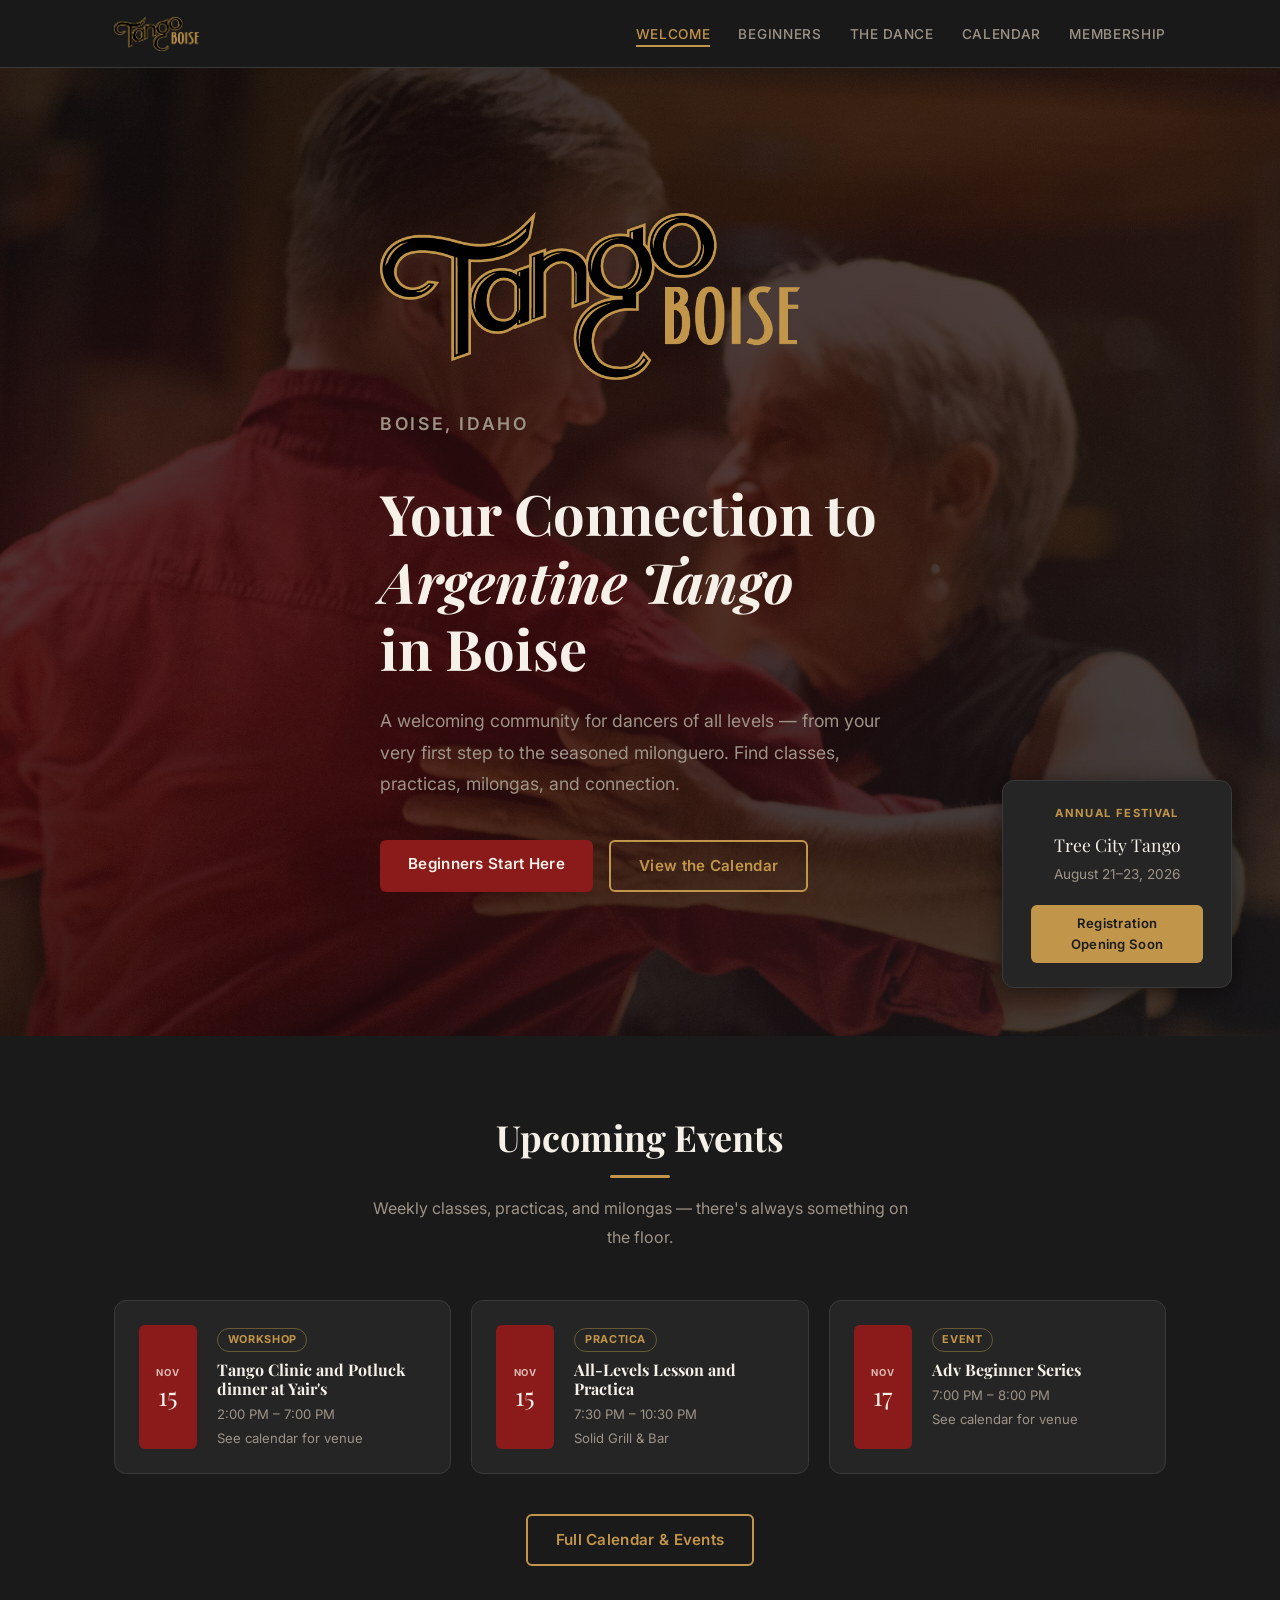
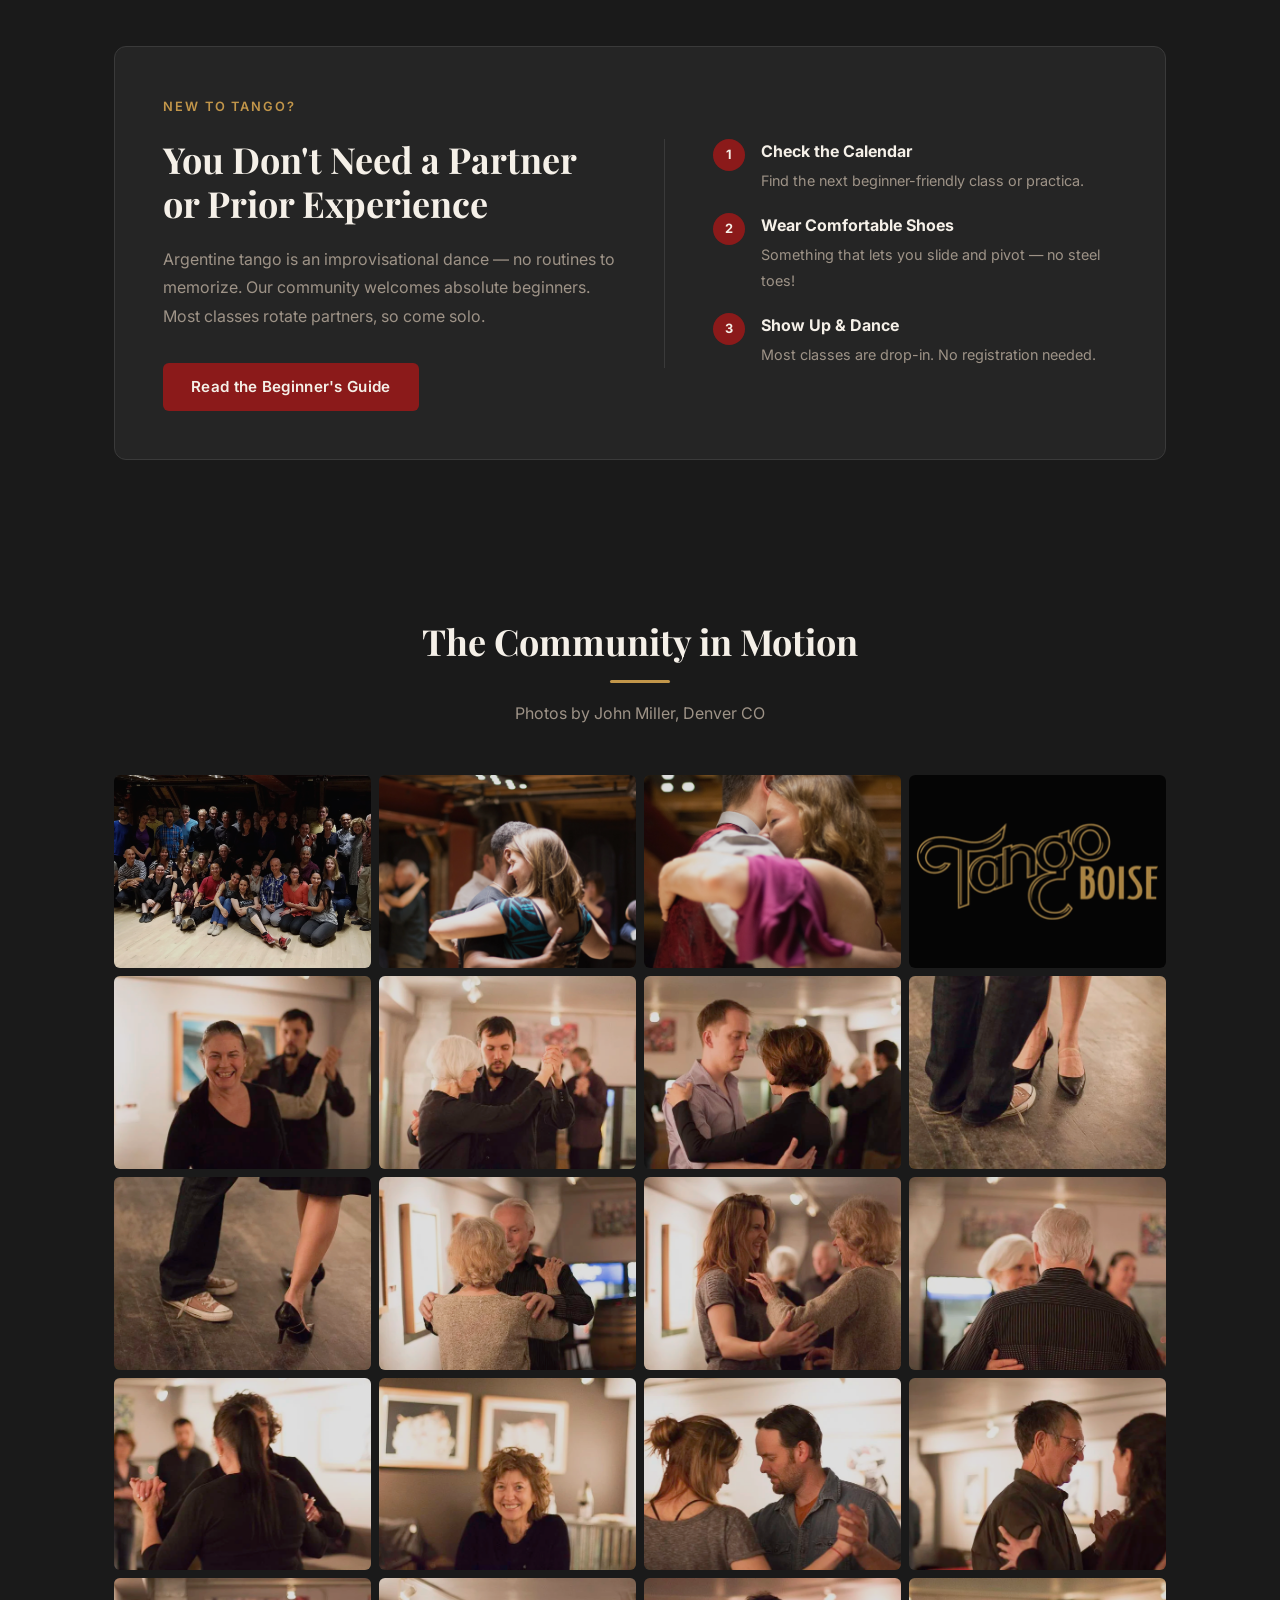
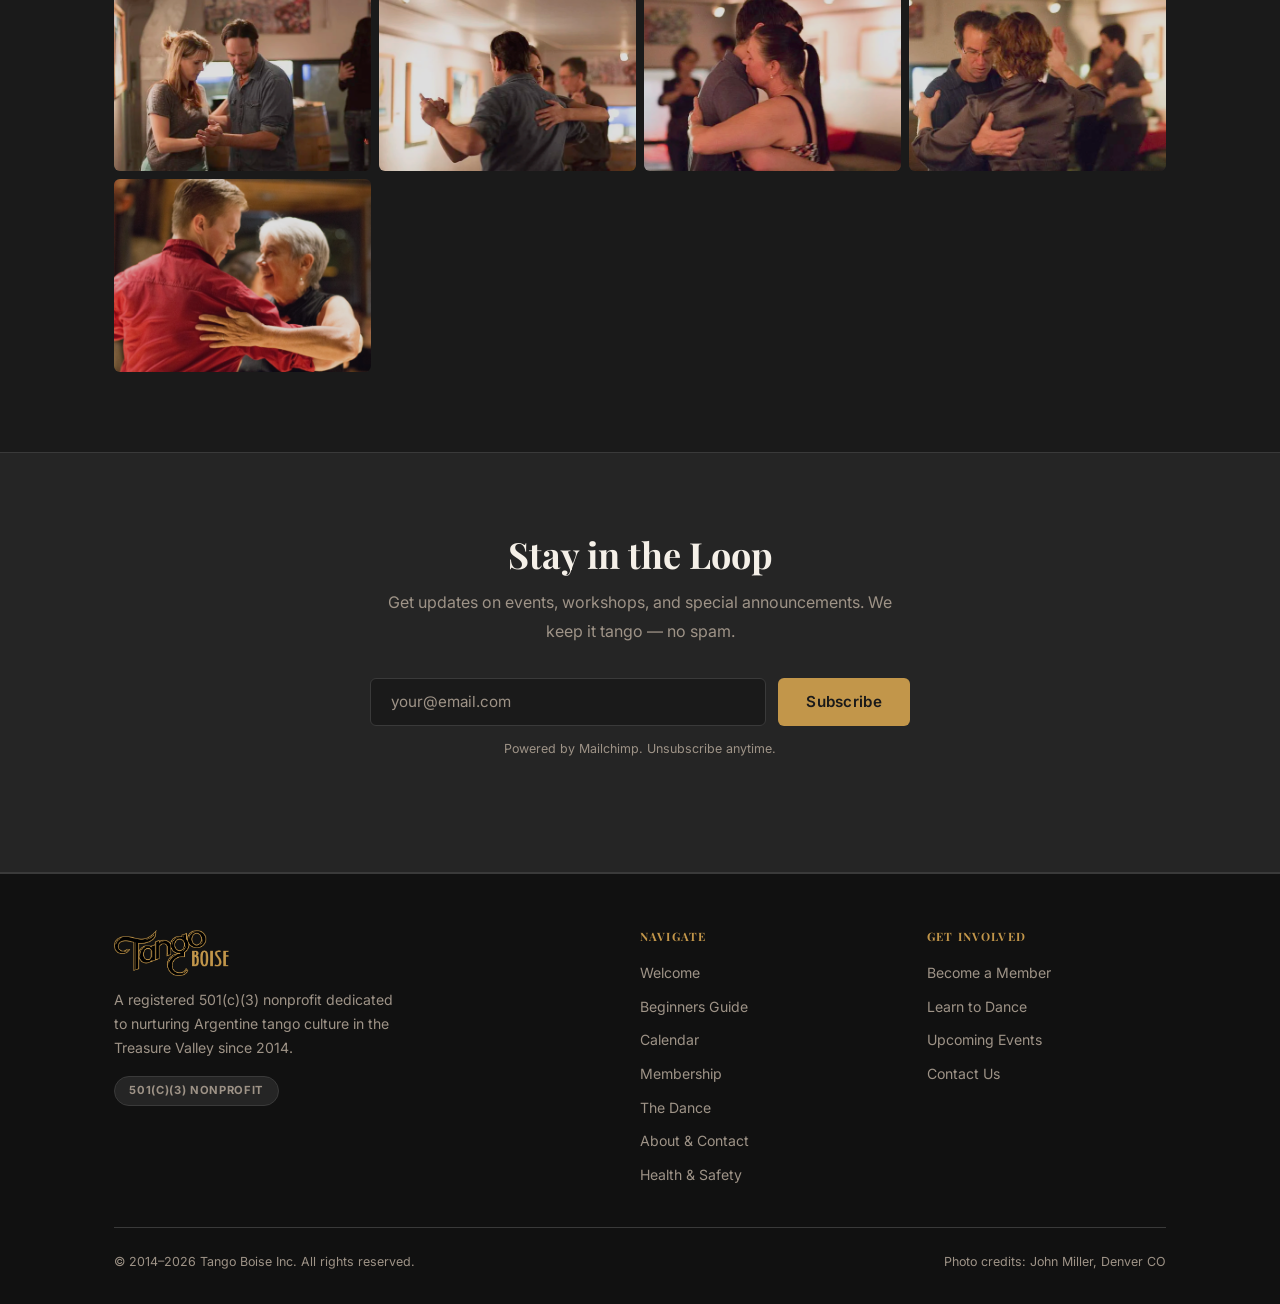
==== index.html @ 45b73ef8 "Sync upcoming events & gallery" ====
<!DOCTYPE html>
<html lang="en">
<head>
  <meta charset="UTF-8">
  <meta name="viewport" content="width=device-width, initial-scale=1.0">
  <title>Tango Boise — Argentine Tango in Boise, Idaho</title>
  <meta name="description" content="Your connection to Argentine Tango in Boise, ID. Classes, milongas, practicas, and community for dancers of all levels.">
  <link rel="preconnect" href="https://fonts.googleapis.com">
  <link rel="preconnect" href="https://fonts.gstatic.com" crossorigin>
  <link href="https://fonts.googleapis.com/css2?family=Playfair+Display:ital,wght@0,700;1,400&family=Inter:wght@400;500;600&display=swap" rel="stylesheet">
  <link rel="icon" type="image/png" href="images/favicon.png">
  <link rel="stylesheet" href="css/style.css">
</head>
<body>

<nav class="site-nav" role="navigation" aria-label="Main navigation">
  <div class="nav-inner">
    <a href="index.html" class="nav-logo"><img src="images/logo-tango-boise-title.png" alt="Tango Boise"></a>
    <button class="nav-toggle" aria-label="Toggle menu" aria-expanded="false">
      <span></span><span></span><span></span>
    </button>
    <ul class="nav-links" role="list">
      <li><a href="index.html">Welcome</a></li>
      <li><a href="beginners.html">Beginners</a></li>
      <li><a href="the-dance.html">The Dance</a></li>
      <li><a href="calendar.html">Calendar</a></li>
      <li><a href="membership.html">Membership</a></li>
    </ul>
  </div>
</nav>

<!-- HERO -->
<section class="hero">
  <div class="hero-bg" aria-hidden="true"></div>
  <div class="container hero-content">
    <img src="images/logo-tango-boise-title.png" alt="Tango Boise" class="hero-logo">
    <p class="eyebrow">Boise, Idaho</p>
    <h1>Your Connection to<br><em>Argentine Tango</em><br>in Boise</h1>
    <p>A welcoming community for dancers of all levels — from your very first step to the seasoned milonguero. Find classes, practicas, milongas, and connection.</p>
    <div class="hero-buttons">
      <a href="beginners.html" class="btn btn-primary">Beginners Start Here</a>
      <a href="calendar.html" class="btn btn-outline">View the Calendar</a>
    </div>
  </div>
  <div class="hero-badge">
    <div class="badge-label">Annual Festival</div>
    <div class="badge-title">Tree City Tango</div>
    <div class="badge-date">August 21–23, 2026</div>
    <a href="calendar.html" class="btn btn-gold" style="padding:0.5rem 1.1rem;font-size:0.82rem;margin-top:0.25rem;">Registration Opening Soon</a>
  </div>
</section>

<!-- UPCOMING EVENTS -->
<section>
  <div class="container">
    <div class="section-header">
      <h2>Upcoming Events</h2>
      <div class="section-divider"></div>
      <p>Weekly classes, practicas, and milongas — there's always something on the floor.</p>
    </div>

    <!-- AUTO-GENERATED: do not hand-edit. Maintained by scripts/sync_content.py
         from the Tango Boise Google Calendars. Add/move/remove events there. -->
    <!-- SYNC:HOME-EVENTS:BEGIN -->
    <div class="events-grid">
      <div class="event-card" tabindex="0" role="button" aria-haspopup="dialog">
        <div class="event-date-block">
          <div class="month">Nov</div>
          <div class="day">15</div>
        </div>
        <div class="event-info">
          <span class="event-tag">Workshop</span>
          <h3>Tango Clinic and Potluck dinner at Yair&#x27;s</h3>
          <div class="event-meta">
            <span>2:00 PM – 7:00 PM</span>
            <span>See calendar for venue</span>
          </div>
        </div>
        <template class="event-detail-tpl">
          <span class="event-tag">Workshop</span>
          <h3>Tango Clinic and Potluck dinner at Yair&#x27;s</h3>
          <p class="modal-datetime">Sunday, November 15, 2026<br>2:00 PM – 7:00 PM</p>
          
          <div class="modal-description"><p>Three tango lessons, práctica, and a potluck dinner.  <br>2:00 pm – 3:00 pm: Vals, cadena<br>3:15 pm – 4:15 pm: Tango, musicality<br>4:30 pm – 5:30 pm: Tango combination<br>5:30 pm – 6:00 pm: Práctica<br>6:00 pm – 7:00 pm: Potluck dinner, bring a dish to share. <br>Cost: $5 / class <br>Everyone is welcome. Please email us at davidluciatango@gmail.com if you need the address or have any questions.</p></div>
        </template>
      </div>

      <div class="event-card" tabindex="0" role="button" aria-haspopup="dialog">
        <div class="event-date-block">
          <div class="month">Nov</div>
          <div class="day">15</div>
        </div>
        <div class="event-info">
          <span class="event-tag">Practica</span>
          <h3>All-Levels Lesson and Practica</h3>
          <div class="event-meta">
            <span>7:30 PM – 10:30 PM</span>
            <span>Solid Grill &amp; Bar</span>
          </div>
        </div>
        <template class="event-detail-tpl">
          <span class="event-tag">Practica</span>
          <h3>All-Levels Lesson and Practica</h3>
          <p class="modal-datetime">Sunday, November 15, 2026<br>7:30 PM – 10:30 PM</p>
          <p class="modal-venue">Solid Grill &amp; Bar<br><span class="modal-address">405 S 8th St # 100, Boise, ID 83702, USA</span></p><p><a href="https://www.google.com/maps/search/?api=1&query=Solid%20Grill%20%26%20Bar%2C%20405%20S%208th%20St%20%23%20100%2C%20Boise%2C%20ID%2083702%2C%20USA" target="_blank" rel="noopener" class="modal-directions">Get Directions</a></p>
          <div class="modal-description"><p>by Solid Tango LLC</p><p>Come make your tango SOLID at our weekly class and practica! If you&#x27;ve never been before, prepare for welcoming smiles, a warm, beginner-friendly atmosphere, and a relaxed vibe. We&#x27;re excited you&#x27;re joining us!</p><p>*****FEATURES*****<br>*Class is 1 hour, all-levels, with the subject of the week chosen by the instructor based on who is in attendance.<br>*Practica is 2 hours. You choose to social dance, practice with others, or grab the instructor(s) for some extra help.<br>*Music is in tanda-cortina format, mostly traditional tango with some alt mixed in.</p><p>*****SCHEDULE*****<br>7:30 - 8:30 PM- All levels class. Instructor: Tommy Smith and Sierra Emry (or guest instructor)<br>8:30 - 10:30 PM - Practica w/ DJ Tommy (or guest DJ)</p><p>*****TICKETS*****<br>Admission sold at the door<br>Regular / Student, Senior, Military<br>- Class + Practica - $10 / $8<br>- Practica Only - $8 / $6<br>*Interested in volunteering for a discounted ticket? Send us a message!</p><p>*****VENUE*****<br>Solid Grill and bar, 405 S 8th St # 100, Boise, ID 83702</p></div>
        </template>
      </div>

      <div class="event-card" tabindex="0" role="button" aria-haspopup="dialog">
        <div class="event-date-block">
          <div class="month">Nov</div>
          <div class="day">17</div>
        </div>
        <div class="event-info">
          <span class="event-tag">Event</span>
          <h3>Adv Beginner Series</h3>
          <div class="event-meta">
            <span>7:00 PM – 8:00 PM</span>
            <span>See calendar for venue</span>
          </div>
        </div>
        <template class="event-detail-tpl">
          <span class="event-tag">Event</span>
          <h3>Adv Beginner Series</h3>
          <p class="modal-datetime">Tuesday, November 17, 2026<br>7:00 PM – 8:00 PM</p>
          
          <div class="modal-description"><p>Advanced Beginner Series</p><p>Building on the basics and growing confidence  </p><p>This month&#x27;s subject: Six-count box variations</p><p>Each series focuses on a specific fundamental topic—such as ochos, crosses, and giros. Topics rotate each cycle, so you can take it multiple times and keep expanding your dance skillset.</p><p>👉 4-Week Series<br>👉 no partner needed </p><p>PRICING</p><p>Full Series, pay ahead (4 classes): $60    </p><p>Drop-in, per class (space permitting): $20</p><p>​ Reserve Your Spot</p><p>The series format ensures a consistent learning experience, steady progression, and a shared foundation for all students.</p></div>
        </template>
      </div>
    </div>
    <!-- SYNC:HOME-EVENTS:END -->

    <div style="text-align:center;margin-top:2.5rem;">
      <a href="calendar.html" class="btn btn-outline">Full Calendar &amp; Events</a>
    </div>
  </div>
</section>

<!-- NEW TO TANGO -->
<section style="padding-top:0;">
  <div class="container">
    <div class="beginners-callout">
      <div>
        <p class="eyebrow">New to Tango?</p>
        <h2>You Don't Need a Partner or Prior Experience</h2>
        <p style="color:var(--text-muted);margin:1.25rem 0 2rem;">Argentine tango is an improvisational dance — no routines to memorize. Our community welcomes absolute beginners. Most classes rotate partners, so come solo.</p>
        <a href="beginners.html" class="btn btn-primary">Read the Beginner's Guide</a>
      </div>
      <div class="beginners-callout-divider">
        <div class="beginners-steps">
          <div class="step">
            <div class="step-num">1</div>
            <div class="step-body">
              <strong>Check the Calendar</strong>
              <span>Find the next beginner-friendly class or practica.</span>
            </div>
          </div>
          <div class="step">
            <div class="step-num">2</div>
            <div class="step-body">
              <strong>Wear Comfortable Shoes</strong>
              <span>Something that lets you slide and pivot — no steel toes!</span>
            </div>
          </div>
          <div class="step">
            <div class="step-num">3</div>
            <div class="step-body">
              <strong>Show Up &amp; Dance</strong>
              <span>Most classes are drop-in. No registration needed.</span>
            </div>
          </div>
        </div>
      </div>
    </div>
  </div>
</section>

<!-- PHOTO GALLERY -->
<section>
  <div class="container">
    <div class="section-header">
      <h2>The Community in Motion</h2>
      <div class="section-divider"></div>
      <p>Photos by John Miller, Denver CO</p>
    </div>
    <div class="gallery-grid">
      <!-- AUTO-GENERATED: do not hand-edit. Maintained by scripts/sync_content.py
           from files dropped in images/. Files named "logo-*" are skipped. -->
      <!-- SYNC:GALLERY:BEGIN -->
      <a href="images/20161104_210744.jpg" class="gallery-link"><img src="images/20161104_210744.jpg" alt="Tango Boise" loading="lazy"></a>
      <a href="images/TangoBoiseVaniaWorkshop-1421.jpg" class="gallery-link"><img src="images/TangoBoiseVaniaWorkshop-1421.jpg" alt="Tango Boise Vania Workshop" loading="lazy"></a>
      <a href="images/TangoBoiseVaniaWorkshop-1551.jpg" class="gallery-link"><img src="images/TangoBoiseVaniaWorkshop-1551.jpg" alt="Tango Boise Vania Workshop" loading="lazy"></a>
      <a href="images/favicon.png" class="gallery-link"><img src="images/favicon.png" alt="Favicon" loading="lazy"></a>
      <a href="images/tango-6153.jpg" class="gallery-link"><img src="images/tango-6153.jpg" alt="Tango" loading="lazy"></a>
      <a href="images/tango-6161.jpg" class="gallery-link"><img src="images/tango-6161.jpg" alt="Tango" loading="lazy"></a>
      <a href="images/tango-6165.jpg" class="gallery-link"><img src="images/tango-6165.jpg" alt="Tango" loading="lazy"></a>
      <a href="images/tango-6166.jpg" class="gallery-link"><img src="images/tango-6166.jpg" alt="Tango" loading="lazy"></a>
      <a href="images/tango-6168.jpg" class="gallery-link"><img src="images/tango-6168.jpg" alt="Tango" loading="lazy"></a>
      <a href="images/tango-6174.jpg" class="gallery-link"><img src="images/tango-6174.jpg" alt="Tango" loading="lazy"></a>
      <a href="images/tango-6183.jpg" class="gallery-link"><img src="images/tango-6183.jpg" alt="Tango" loading="lazy"></a>
      <a href="images/tango-6188.jpg" class="gallery-link"><img src="images/tango-6188.jpg" alt="Tango" loading="lazy"></a>
      <a href="images/tango-6209.jpg" class="gallery-link"><img src="images/tango-6209.jpg" alt="Tango" loading="lazy"></a>
      <a href="images/tango-6212.jpg" class="gallery-link"><img src="images/tango-6212.jpg" alt="Tango" loading="lazy"></a>
      <a href="images/tango-6218.jpg" class="gallery-link"><img src="images/tango-6218.jpg" alt="Tango" loading="lazy"></a>
      <a href="images/tango-6220.jpg" class="gallery-link"><img src="images/tango-6220.jpg" alt="Tango" loading="lazy"></a>
      <a href="images/tango-6225.jpg" class="gallery-link"><img src="images/tango-6225.jpg" alt="Tango" loading="lazy"></a>
      <a href="images/tango-6233.jpg" class="gallery-link"><img src="images/tango-6233.jpg" alt="Tango" loading="lazy"></a>
      <a href="images/tango-6287.jpg" class="gallery-link"><img src="images/tango-6287.jpg" alt="Tango" loading="lazy"></a>
      <a href="images/tango-6293.jpg" class="gallery-link"><img src="images/tango-6293.jpg" alt="Tango" loading="lazy"></a>
      <a href="images/tangoochos-8384.jpg" class="gallery-link"><img src="images/tangoochos-8384.jpg" alt="Tangoochos" loading="lazy"></a>
    <!-- SYNC:GALLERY:END -->
    </div>
  </div>
</section>

<!-- Lightbox -->
<div class="lightbox-overlay" id="lightbox" role="dialog" aria-modal="true" aria-label="Photo viewer">
  <button class="lightbox-close" id="lightbox-close" aria-label="Close">&times;</button>
  <img id="lightbox-img" src="" alt="">
</div>

<!-- NEWSLETTER -->
<section class="newsletter-section">
  <div class="container">
    <div class="newsletter-inner">
      <h2>Stay in the Loop</h2>
      <p>Get updates on events, workshops, and special announcements. We keep it tango — no spam.</p>
      <!-- TODO: Replace the href below with your Mailchimp signup page URL -->
      <div class="newsletter-form">
        <input type="email" placeholder="your@email.com" aria-label="Email address" readonly onclick="window.open('https://mailchimp.com','_blank')">
        <a href="https://mailchimp.com" class="btn btn-gold" target="_blank" rel="noopener">Subscribe</a>
      </div>
      <p class="newsletter-footnote">Powered by Mailchimp. Unsubscribe anytime.</p>
    </div>
  </div>
</section>

<footer class="site-footer">
  <div class="container">
    <div class="footer-inner">
      <div class="footer-brand">
        <div class="nav-logo"><img src="images/logo-tango-boise-title.png" alt="Tango Boise"></div>
        <p>A registered 501(c)(3) nonprofit dedicated to nurturing Argentine tango culture in the Treasure Valley since 2014.</p>
        <span class="footer-badge">501(c)(3) Nonprofit</span>
      </div>
      <div class="footer-col">
        <h4>Navigate</h4>
        <ul>
          <li><a href="index.html">Welcome</a></li>
          <li><a href="beginners.html">Beginners Guide</a></li>
          <li><a href="calendar.html">Calendar</a></li>
          <li><a href="membership.html">Membership</a></li>
          <li><a href="the-dance.html">The Dance</a></li>
          <li><a href="about.html">About &amp; Contact</a></li>
          <li><a href="health-safety.html">Health &amp; Safety</a></li>
        </ul>
      </div>
      <div class="footer-col">
        <h4>Get Involved</h4>
        <ul>
          <li><a href="membership.html">Become a Member</a></li>
          <li><a href="beginners.html">Learn to Dance</a></li>
          <li><a href="calendar.html">Upcoming Events</a></li>
          <li><a href="about.html">Contact Us</a></li>
        </ul>
      </div>
    </div>
    <div class="footer-bottom">
      <span>&copy; 2014–2026 Tango Boise Inc. All rights reserved.</span>
      <span>Photo credits: John Miller, Denver CO</span>
    </div>
  </div>
</footer>

<div class="event-modal-overlay" id="event-modal" role="dialog" aria-modal="true" aria-label="Event details">
  <div class="event-modal">
    <button class="event-modal-close" id="event-modal-close" aria-label="Close">&times;</button>
    <div id="event-modal-body"></div>
  </div>
</div>

<script src="js/main.js"></script>
</body>
</html>
---- css/style.css ----
/* ===== Variables & Reset ===== */
*, *::before, *::after { box-sizing: border-box; margin: 0; padding: 0; }

:root {
  --bg:           #1a1a1a;
  --bg-surface:   #252525;
  --bg-surface-2: #2f2f2f;
  --accent:       #8B1A1A;
  --accent-hover: #A52020;
  --gold:         #C2964A;
  --gold-light:   #D6AE6E;
  --text:         #F5F0E8;
  --text-muted:   #9E9387;
  --border:       #3a3a3a;
  --radius:       6px;
  --radius-lg:    12px;
  --shadow:       0 4px 20px rgba(0,0,0,0.5);
  --transition:   0.2s ease;
  --max-width:    1100px;
  --nav-height:   68px;
}

html { scroll-behavior: smooth; }

body {
  font-family: 'Inter', system-ui, -apple-system, sans-serif;
  background: var(--bg);
  color: var(--text);
  line-height: 1.6;
  font-size: 16px;
}

a { color: var(--gold); text-decoration: none; transition: color var(--transition); }
a:hover { color: var(--gold-light); }
img { max-width: 100%; display: block; }

/* ===== Typography ===== */
h1, h2, h3, h4 {
  font-family: 'Playfair Display', Georgia, serif;
  font-weight: 700;
  line-height: 1.2;
  color: var(--text);
}
h1 { font-size: clamp(2rem, 5vw, 3.5rem); }
h2 { font-size: clamp(1.5rem, 3vw, 2.25rem); }
h3 { font-size: clamp(1.05rem, 2vw, 1.4rem); }
h4 { font-size: 1rem; }

em { font-style: italic; }
.gold { color: var(--gold); }
.text-muted { color: var(--text-muted); }
p { line-height: 1.8; }

/* ===== Layout ===== */
.container { max-width: var(--max-width); margin: 0 auto; padding: 0 1.5rem; }
section { padding: 5rem 0; }

.section-header { text-align: center; margin-bottom: 3rem; }
.section-header h2 { margin-bottom: 0.75rem; }
.section-header p { color: var(--text-muted); max-width: 560px; margin: 0 auto; }
.section-divider { width: 60px; height: 3px; background: var(--gold); margin: 1rem auto; border-radius: 2px; }

/* ===== Navigation ===== */
.site-nav {
  position: sticky; top: 0; z-index: 100;
  background: rgba(26,26,26,0.96);
  backdrop-filter: blur(10px);
  border-bottom: 1px solid var(--border);
  height: var(--nav-height);
}

.nav-inner {
  max-width: var(--max-width); margin: 0 auto; padding: 0 1.5rem;
  height: 100%; display: flex; align-items: center; justify-content: space-between;
}

.nav-logo {
  font-family: 'Playfair Display', Georgia, serif;
  font-size: 1.4rem; font-weight: 700;
  color: var(--text); letter-spacing: 0.02em;
  display: flex; align-items: center;
}
.nav-logo span { color: var(--gold); }
.nav-logo:hover { color: var(--text); }
.nav-logo img { height: 34px; width: auto; display: block; }

.nav-links { display: flex; gap: 1.75rem; list-style: none; align-items: center; }

.nav-links a {
  color: var(--text-muted);
  font-size: 0.85rem; font-weight: 500;
  letter-spacing: 0.05em; text-transform: uppercase;
  padding-bottom: 3px;
  border-bottom: 2px solid transparent;
  transition: color var(--transition), border-color var(--transition);
}
.nav-links a:hover, .nav-links a.active {
  color: var(--gold); border-bottom-color: var(--gold);
}

.nav-toggle {
  display: none; flex-direction: column; gap: 5px;
  background: none; border: none; cursor: pointer; padding: 4px;
}
.nav-toggle span {
  display: block; width: 24px; height: 2px;
  background: var(--text); border-radius: 2px;
  transition: all var(--transition);
}
.nav-toggle.open span:nth-child(1) { transform: rotate(45deg) translate(5px, 5px); }
.nav-toggle.open span:nth-child(2) { opacity: 0; }
.nav-toggle.open span:nth-child(3) { transform: rotate(-45deg) translate(5px, -5px); }

/* ===== Buttons ===== */
.btn {
  display: inline-block;
  padding: 0.75rem 1.75rem;
  border-radius: var(--radius);
  font-weight: 600; font-size: 0.95rem;
  letter-spacing: 0.02em;
  transition: all var(--transition);
  cursor: pointer; border: none; text-align: center;
}
.btn-primary { background: var(--accent); color: var(--text); }
.btn-primary:hover {
  background: var(--accent-hover); color: var(--text);
  transform: translateY(-1px); box-shadow: 0 4px 16px rgba(139,26,26,0.4);
}
.btn-outline { background: transparent; color: var(--gold); border: 2px solid var(--gold); }
.btn-outline:hover {
  background: var(--gold); color: var(--bg);
  transform: translateY(-1px);
}
.btn-gold { background: var(--gold); color: var(--bg); }
.btn-gold:hover {
  background: var(--gold-light); color: var(--bg);
  transform: translateY(-1px);
}

/* ===== Hero ===== */
.hero {
  position: relative; min-height: 90vh;
  display: flex; align-items: center;
  overflow: hidden;
  background: linear-gradient(135deg, #0d0d0d 0%, #1a0808 50%, #1a1a1a 100%);
}

.hero-bg {
  position: absolute; inset: 0;
  background-image: url('../images/tangoochos-8384.jpg');
  background-size: cover;
  background-position: center 30%;
  opacity: 0.18;
}

.hero::before {
  content: '';
  position: absolute; inset: 0;
  background:
    radial-gradient(ellipse at 15% 55%, rgba(139,26,26,0.25) 0%, transparent 55%),
    radial-gradient(ellipse at 85% 15%, rgba(201,168,76,0.07) 0%, transparent 45%);
}

.hero-content { position: relative; z-index: 1; padding: 4rem 0; }

.eyebrow {
  font-size: 0.8rem; font-weight: 600;
  letter-spacing: 0.15em; text-transform: uppercase;
  color: var(--gold); margin-bottom: 1.25rem;
}

.hero-logo { width: min(420px, 80vw); height: auto; margin-bottom: 1.75rem; }

.hero h1 { margin-bottom: 1.5rem; max-width: 700px; }

.hero > .container > p {
  font-size: 1.1rem; color: var(--text-muted);
  max-width: 520px; margin-bottom: 2.5rem;
}

.hero-buttons { display: flex; gap: 1rem; flex-wrap: wrap; }

.hero-badge {
  position: absolute; bottom: 3rem; right: 3rem;
  background: var(--bg-surface);
  border: 1px solid var(--border);
  border-radius: var(--radius-lg);
  padding: 1.5rem 1.75rem;
  text-align: center; max-width: 230px;
  box-shadow: var(--shadow);
}
.hero-badge .badge-label {
  font-size: 0.7rem; text-transform: uppercase;
  letter-spacing: 0.12em; color: var(--gold);
  font-weight: 700; margin-bottom: 0.5rem;
}
.hero-badge .badge-title {
  font-family: 'Playfair Display', serif;
  font-size: 1.1rem; margin-bottom: 0.25rem;
}
.hero-badge .badge-date {
  font-size: 0.85rem; color: var(--text-muted); margin-bottom: 1rem;
}

/* ===== Featured Event ===== */
.featured-event {
  background: linear-gradient(135deg, var(--accent) 0%, #5a1010 100%);
  border-radius: var(--radius-lg);
  padding: 3rem;
  display: flex; align-items: center; justify-content: space-between;
  gap: 2rem; flex-wrap: wrap;
  margin-bottom: 2.5rem;
  position: relative; overflow: hidden;
}
.featured-event::before {
  content: ''; position: absolute; top: -60%; right: -5%;
  width: 500px; height: 500px;
  background: rgba(255,255,255,0.025);
  border-radius: 50%;
}
.featured-label {
  font-size: 0.72rem; text-transform: uppercase;
  letter-spacing: 0.14em; font-weight: 700;
  color: rgba(245,240,232,0.65); margin-bottom: 0.5rem;
}
.featured-event h2 { margin-bottom: 0.5rem; }
.featured-event .event-date-text {
  font-size: 1rem; color: rgba(245,240,232,0.8); margin-bottom: 1.5rem;
}
.featured-deco {
  font-family: 'Playfair Display', serif;
  font-size: 5rem; font-style: italic;
  color: rgba(255,255,255,0.06);
  user-select: none; line-height: 1;
}

/* ===== Event Cards ===== */
.events-grid {
  display: grid;
  grid-template-columns: repeat(auto-fill, minmax(300px, 1fr));
  gap: 1.25rem;
}

.event-card {
  background: var(--bg-surface);
  border: 1px solid var(--border);
  border-radius: var(--radius-lg);
  padding: 1.5rem;
  display: flex; gap: 1.25rem;
  cursor: pointer;
  transition: transform var(--transition), border-color var(--transition);
}
.event-card:hover, .event-card:focus-visible { transform: translateY(-2px); border-color: var(--gold); }

/* ===== Event details modal (homepage + calendar page) ===== */
.event-modal-overlay {
  display: none; position: fixed; inset: 0; z-index: 200;
  background: rgba(0,0,0,0.75);
  align-items: center; justify-content: center;
  padding: 1.5rem;
}
.event-modal-overlay.open { display: flex; }
.event-modal {
  background: var(--bg-surface);
  border: 1px solid var(--border);
  border-radius: var(--radius-lg);
  padding: 2rem;
  max-width: 480px; width: 100%;
  max-height: 85vh;
  display: flex; flex-direction: column;
  overflow: hidden;
  position: relative;
}
.event-modal h3 { font-size: 1.3rem; margin: 0.5rem 0 0.75rem; }
.event-modal .modal-datetime { color: var(--text); font-size: 0.95rem; margin-bottom: 0.75rem; }
.event-modal .modal-venue { font-size: 0.9rem; margin-bottom: 0.25rem; }
.event-modal .modal-address { color: var(--text-muted); }
.event-modal .modal-directions { font-size: 0.85rem; color: var(--gold); }
.event-modal .modal-directions:hover { color: var(--gold-light); }
.event-modal p { font-size: 0.9rem; color: rgba(245,240,232,0.8); margin-bottom: 0.75rem; line-height: 1.5; }
#event-modal-body { display: flex; flex-direction: column; min-height: 0; overflow: hidden; }
#event-modal-body > *:not(.modal-description) { flex-shrink: 0; }
.event-modal .modal-description {
  flex: 1 1 auto; min-height: 0; overflow-y: auto;
  padding-right: 0.5rem; margin-right: -0.5rem;
}
.event-modal-close {
  position: absolute; top: 1rem; right: 1rem;
  background: var(--bg-surface-2); border: 1px solid var(--border);
  color: var(--text); border-radius: 50%;
  width: 32px; height: 32px; font-size: 1.1rem;
  cursor: pointer; display: flex; align-items: center; justify-content: center;
  transition: background var(--transition);
}
.event-modal-close:hover { background: var(--accent); }

.event-date-block {
  flex-shrink: 0; text-align: center;
  background: var(--accent);
  border-radius: var(--radius);
  padding: 0.75rem;
  min-width: 58px;
  display: flex; flex-direction: column; align-items: center; justify-content: center;
}
.event-date-block .month {
  font-size: 0.6rem; text-transform: uppercase;
  letter-spacing: 0.08em; font-weight: 700;
  color: rgba(245,240,232,0.75);
}
.event-date-block .day {
  font-family: 'Playfair Display', serif;
  font-size: 1.6rem; line-height: 1.1;
  color: var(--text);
}
.event-date-block.muted { background: var(--bg-surface-2); }

.event-info h3 { font-size: 1rem; margin-bottom: 0.35rem; }
.event-meta {
  font-size: 0.82rem; color: var(--text-muted);
  display: flex; flex-direction: column; gap: 0.2rem;
}
.event-tag {
  display: inline-block;
  font-size: 0.68rem; font-weight: 700;
  letter-spacing: 0.06em; text-transform: uppercase;
  color: var(--gold); border: 1px solid rgba(201,168,76,0.4);
  border-radius: 20px; padding: 0.15rem 0.6rem;
  margin-bottom: 0.5rem;
}

/* ===== Beginners Steps ===== */
.beginners-callout {
  background: var(--bg-surface);
  border: 1px solid var(--border);
  border-radius: var(--radius-lg);
  padding: 3rem;
  display: grid; grid-template-columns: 1fr 1fr;
  gap: 3rem; align-items: center;
}
.beginners-steps { display: flex; flex-direction: column; gap: 1.25rem; }
.step { display: flex; gap: 1rem; align-items: flex-start; }
.step-num {
  width: 32px; height: 32px;
  background: var(--accent); border-radius: 50%;
  display: flex; align-items: center; justify-content: center;
  flex-shrink: 0; font-size: 0.8rem; font-weight: 700;
}
.step-body strong { display: block; margin-bottom: 0.2rem; }
.step-body span { color: var(--text-muted); font-size: 0.9rem; }
.beginners-callout-divider { border-left: 1px solid var(--border); padding-left: 3rem; }

/* ===== Newsletter ===== */
.newsletter-section {
  background: var(--bg-surface);
  border-top: 1px solid var(--border);
  border-bottom: 1px solid var(--border);
}
.newsletter-inner { max-width: 540px; margin: 0 auto; text-align: center; }
.newsletter-inner h2 { margin-bottom: 0.75rem; }
.newsletter-inner > p { color: var(--text-muted); margin-bottom: 2rem; }

.newsletter-form { display: flex; gap: 0.75rem; flex-wrap: wrap; }
.newsletter-form input {
  flex: 1; min-width: 200px;
  padding: 0.75rem 1.25rem;
  background: var(--bg); border: 1px solid var(--border);
  border-radius: var(--radius);
  color: var(--text); font-size: 0.95rem; font-family: inherit;
  transition: border-color var(--transition);
}
.newsletter-form input:focus { outline: none; border-color: var(--gold); }
.newsletter-form input::placeholder { color: var(--text-muted); }
.newsletter-footnote { font-size: 0.78rem; color: var(--text-muted); margin-top: 0.75rem; }

/* ===== Page Header ===== */
.page-header {
  padding: 5rem 0 3.5rem; text-align: center;
  background: linear-gradient(180deg, rgba(139,26,26,0.08) 0%, transparent 100%);
  border-bottom: 1px solid var(--border);
  margin-bottom: 4rem;
}
.page-header .eyebrow { margin-bottom: 0.75rem; }
.page-header h1 { margin-bottom: 1rem; }
.page-header p { color: var(--text-muted); max-width: 540px; margin: 0 auto; font-size: 1.05rem; }

/* ===== Dance Intro ===== */
.dance-intro {
  background: var(--bg-surface);
  border: 1px solid var(--border);
  border-radius: var(--radius-lg);
  padding: 2.5rem 3rem;
  margin-bottom: 4rem;
}
.dance-intro-label {
  font-size: 0.8rem; font-weight: 600;
  letter-spacing: 0.12em; text-transform: uppercase;
  color: var(--gold); margin-bottom: 0.75rem;
}
.dance-intro h2 { margin-bottom: 1rem; max-width: 600px; }
.dance-intro h2 em { color: var(--gold); font-style: italic; }
.dance-intro > p:last-child { color: var(--text-muted); font-size: 1.05rem; max-width: 700px; }

/* ===== Tango Terms Glossary ===== */
.terms-grid {
  display: grid;
  grid-template-columns: repeat(auto-fill, minmax(260px, 1fr));
  gap: 1.25rem;
  margin-bottom: 4rem;
}
.term-card {
  background: var(--bg-surface);
  border: 1px solid var(--border);
  border-radius: var(--radius-lg);
  padding: 1.5rem;
}
.term-card dt {
  font-family: 'Playfair Display', serif;
  font-size: 1.1rem; color: var(--gold);
  margin-bottom: 0.6rem;
}
.term-pronounce {
  font-family: 'Inter', sans-serif;
  font-size: 0.75rem; font-weight: 500;
  color: var(--text-muted); margin-left: 0.35rem;
}
.term-card dd { color: var(--text-muted); line-height: 1.8; font-size: 0.95rem; }
.term-card dd ol { padding-left: 1.25rem; margin-top: 0.75rem; display: flex; flex-direction: column; gap: 0.5rem; }

/* ===== FAQ Accordion ===== */
.faq-section { max-width: 820px; margin: 0 auto; }
.faq-category { margin-bottom: 3rem; }
.faq-category-title {
  font-size: 0.75rem; font-weight: 700;
  text-transform: uppercase; letter-spacing: 0.12em;
  color: var(--gold); margin-bottom: 1rem;
  padding-bottom: 0.5rem;
  border-bottom: 1px solid var(--border);
}
.faq-list { display: flex; flex-direction: column; gap: 0.5rem; }

.faq-item {
  background: var(--bg-surface);
  border: 1px solid var(--border);
  border-radius: var(--radius);
  overflow: hidden;
}

.faq-question {
  width: 100%; background: none; border: none;
  color: var(--text);
  font-family: 'Playfair Display', serif;
  font-size: 1rem; text-align: left;
  padding: 1.15rem 1.5rem;
  cursor: pointer;
  display: flex; align-items: center; justify-content: space-between; gap: 1rem;
  transition: background var(--transition);
}
.faq-question:hover { background: var(--bg-surface-2); }

.faq-icon {
  flex-shrink: 0; width: 22px; height: 22px;
  border: 2px solid var(--gold); border-radius: 50%;
  display: flex; align-items: center; justify-content: center;
  color: var(--gold); font-size: 1rem; line-height: 1;
  transition: transform var(--transition), background var(--transition), color var(--transition);
}
.faq-item.open .faq-icon {
  transform: rotate(45deg); background: var(--gold); color: var(--bg);
}

.faq-answer { max-height: 0; overflow: hidden; transition: max-height 0.35s ease; }
.faq-item.open .faq-answer { max-height: 600px; }
.faq-answer-inner {
  padding: 1.25rem 1.5rem 1.5rem;
  color: var(--text-muted); line-height: 1.85;
  border-top: 1px solid var(--border);
}

/* ===== Membership ===== */
.membership-card {
  background: var(--bg-surface);
  border: 1px solid var(--border);
  border-radius: var(--radius-lg);
  padding: 1.75rem;
  transition: border-color var(--transition), transform var(--transition);
}
.membership-card:hover { border-color: var(--gold); transform: translateY(-2px); }
.membership-card h3 { font-size: 1.1rem; margin-bottom: 0.4rem; }
.membership-price {
  font-family: 'Playfair Display', serif;
  font-size: 1.6rem; color: var(--gold); margin-bottom: 0.2rem;
}
.membership-note { font-size: 0.78rem; color: var(--text-muted); }

.benefits-list { list-style: none; margin-top: 2rem; display: flex; flex-direction: column; gap: 0.75rem; }
.benefits-list li { display: flex; gap: 0.75rem; align-items: flex-start; }
.benefits-list li::before {
  content: '✓';
  color: var(--gold); font-weight: 700; flex-shrink: 0; margin-top: 0.05em;
}

/* ===== Policy ===== */
.policy-block {
  background: var(--bg-surface);
  border-left: 3px solid var(--accent);
  border-radius: 0 var(--radius) var(--radius) 0;
  padding: 1.5rem 2rem;
  margin-bottom: 1.5rem;
}
.policy-block h3 { font-size: 1.1rem; color: var(--gold); margin-bottom: 0.75rem; }
.policy-block p, .policy-block li {
  color: var(--text-muted); line-height: 1.85; margin-bottom: 0.5rem;
}
.policy-block ul { padding-left: 1.25rem; }

/* ===== Calendar ===== */
.calendar-tabs { display: flex; gap: 0.5rem; margin-bottom: 1.5rem; }
.cal-tab {
  padding: 0.6rem 1.25rem; border-radius: var(--radius);
  font-size: 0.85rem; font-weight: 600; cursor: pointer;
  border: 1px solid var(--border); background: var(--bg-surface);
  color: var(--text-muted); transition: all var(--transition);
}
.cal-tab.active { background: var(--accent); border-color: var(--accent); color: var(--text); }
.cal-tab:hover:not(.active) { border-color: var(--gold); color: var(--gold); }

.calendar-embed {
  background: var(--bg-surface);
  border: 1px solid var(--border);
  border-radius: var(--radius-lg);
  overflow: hidden; margin-bottom: 1.25rem;
}
.calendar-embed iframe { width: 100%; border: none; min-height: 520px; display: block; }
.calendar-hint { font-size: 0.82rem; color: var(--text-muted); text-align: center; }

/* Show desktop calendar on wide screens, mobile (agenda) on narrow */
.cal-mobile { display: none; }
@media (max-width: 600px) {
  .cal-desktop { display: none; }
  .cal-mobile { display: block; }
}

/* ===== Contact / About ===== */
.about-grid { display: grid; grid-template-columns: 3fr 2fr; gap: 4rem; align-items: start; }
.contact-card {
  background: var(--bg-surface);
  border: 1px solid var(--border);
  border-radius: var(--radius-lg);
  padding: 2rem;
}
.contact-card h3 { margin-bottom: 1.5rem; }
.contact-row { display: flex; gap: 1rem; align-items: flex-start; margin-bottom: 1.25rem; }
.contact-icon {
  width: 36px; height: 36px; flex-shrink: 0;
  background: var(--bg-surface-2); border-radius: var(--radius);
  display: flex; align-items: center; justify-content: center;
  font-size: 1rem;
}
.contact-row p { color: var(--text-muted); font-size: 0.9rem; margin-top: 0.2rem; }

/* ===== Footer ===== */
.site-footer { background: #111; border-top: 1px solid var(--border); padding: 3.5rem 0 2rem; }
.footer-inner {
  display: grid; grid-template-columns: 2fr 1fr 1fr;
  gap: 3rem; margin-bottom: 2.5rem;
}
.footer-brand .nav-logo { margin-bottom: 0.75rem; }
.footer-brand .nav-logo img { height: 46px; }
.footer-brand p { color: var(--text-muted); font-size: 0.88rem; line-height: 1.7; max-width: 280px; }
.footer-badge {
  display: inline-flex; align-items: center; gap: 0.5rem;
  background: var(--bg-surface); border: 1px solid var(--border);
  border-radius: 20px; padding: 0.3rem 0.9rem;
  font-size: 0.7rem; font-weight: 700; letter-spacing: 0.06em;
  color: var(--text-muted); text-transform: uppercase;
  margin-top: 1rem;
}
.footer-col h4 {
  font-size: 0.72rem; text-transform: uppercase;
  letter-spacing: 0.1em; color: var(--gold); margin-bottom: 1rem;
}
.footer-col ul { list-style: none; display: flex; flex-direction: column; gap: 0.5rem; }
.footer-col a { color: var(--text-muted); font-size: 0.88rem; }
.footer-col a:hover { color: var(--text); }
.footer-bottom {
  border-top: 1px solid var(--border); padding-top: 1.5rem;
  display: flex; justify-content: space-between; align-items: center;
  flex-wrap: wrap; gap: 0.75rem;
  font-size: 0.78rem; color: var(--text-muted);
}

/* ===== Photo Gallery ===== */
.gallery-grid {
  display: grid;
  grid-template-columns: repeat(auto-fill, minmax(220px, 1fr));
  gap: 0.5rem;
}
.gallery-grid a {
  display: block; overflow: hidden;
  border-radius: var(--radius); aspect-ratio: 4/3;
  background: var(--bg-surface);
}
.gallery-grid img {
  width: 100%; height: 100%; object-fit: cover;
  transition: transform 0.4s ease, opacity var(--transition);
  opacity: 0.85;
}
.gallery-grid a:hover img { transform: scale(1.05); opacity: 1; }

/* Lightbox */
.lightbox-overlay {
  display: none; position: fixed; inset: 0; z-index: 200;
  background: rgba(0,0,0,0.92);
  align-items: center; justify-content: center;
  padding: 2rem;
}
.lightbox-overlay.open { display: flex; }
.lightbox-overlay img {
  max-width: 100%; max-height: 90vh;
  border-radius: var(--radius);
  box-shadow: 0 8px 40px rgba(0,0,0,0.6);
}
.lightbox-close {
  position: fixed; top: 1.5rem; right: 1.5rem;
  background: var(--bg-surface); border: 1px solid var(--border);
  color: var(--text); border-radius: 50%;
  width: 40px; height: 40px; font-size: 1.25rem;
  cursor: pointer; display: flex; align-items: center; justify-content: center;
  transition: background var(--transition);
}
.lightbox-close:hover { background: var(--accent); }

/* ===== Responsive ===== */
@media (max-width: 900px) {
  .about-grid { grid-template-columns: 1fr; }
  .beginners-callout { grid-template-columns: 1fr; }
  .beginners-callout-divider { border-left: none; padding-left: 0; border-top: 1px solid var(--border); padding-top: 2rem; }
  .footer-inner { grid-template-columns: 1fr 1fr; }
  .footer-brand { grid-column: 1 / -1; }
}

@media (max-width: 768px) {
  .nav-links {
    display: none; position: absolute;
    top: var(--nav-height); left: 0; right: 0;
    background: var(--bg); border-bottom: 1px solid var(--border);
    flex-direction: column; gap: 0; padding: 0.5rem 0;
  }
  .nav-links.open { display: flex; }
  .nav-links a { padding: 0.85rem 1.5rem; border-bottom: none; width: 100%; }
  .nav-toggle { display: flex; }

  .hero { min-height: auto; }
  .hero-content { padding: 5rem 0 3rem; }
  .hero-badge { position: static; margin: 2rem auto 0; max-width: 100%; }

  .featured-event { padding: 2rem; }
  .featured-deco { display: none; }
  .dance-intro { padding: 2rem; }
  section { padding: 3.5rem 0; }
  .newsletter-form { flex-direction: column; }
  .newsletter-form .btn { text-align: center; }
}

@media (max-width: 520px) {
  .hero-buttons { flex-direction: column; }
  .btn { text-align: center; }
  .events-grid { grid-template-columns: 1fr; }
  .footer-inner { grid-template-columns: 1fr; }
  .footer-bottom { flex-direction: column; text-align: center; }
}
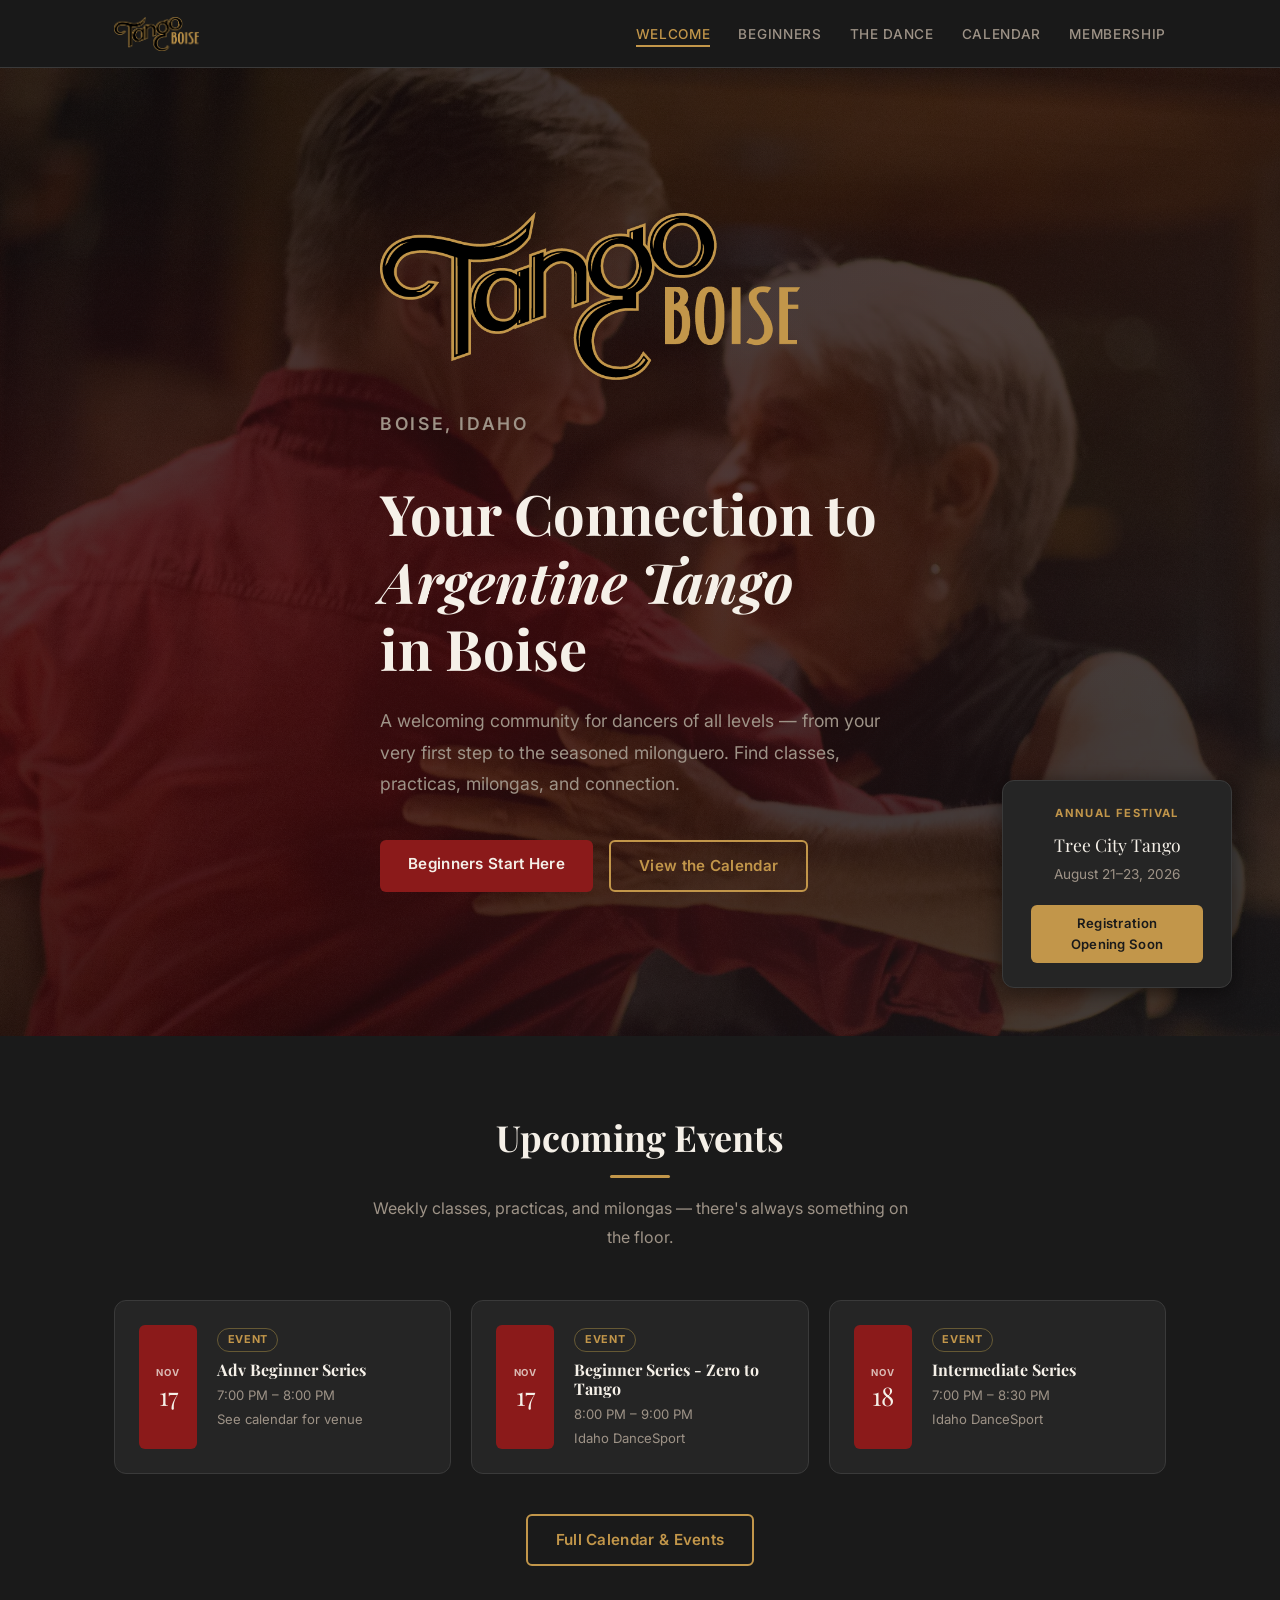
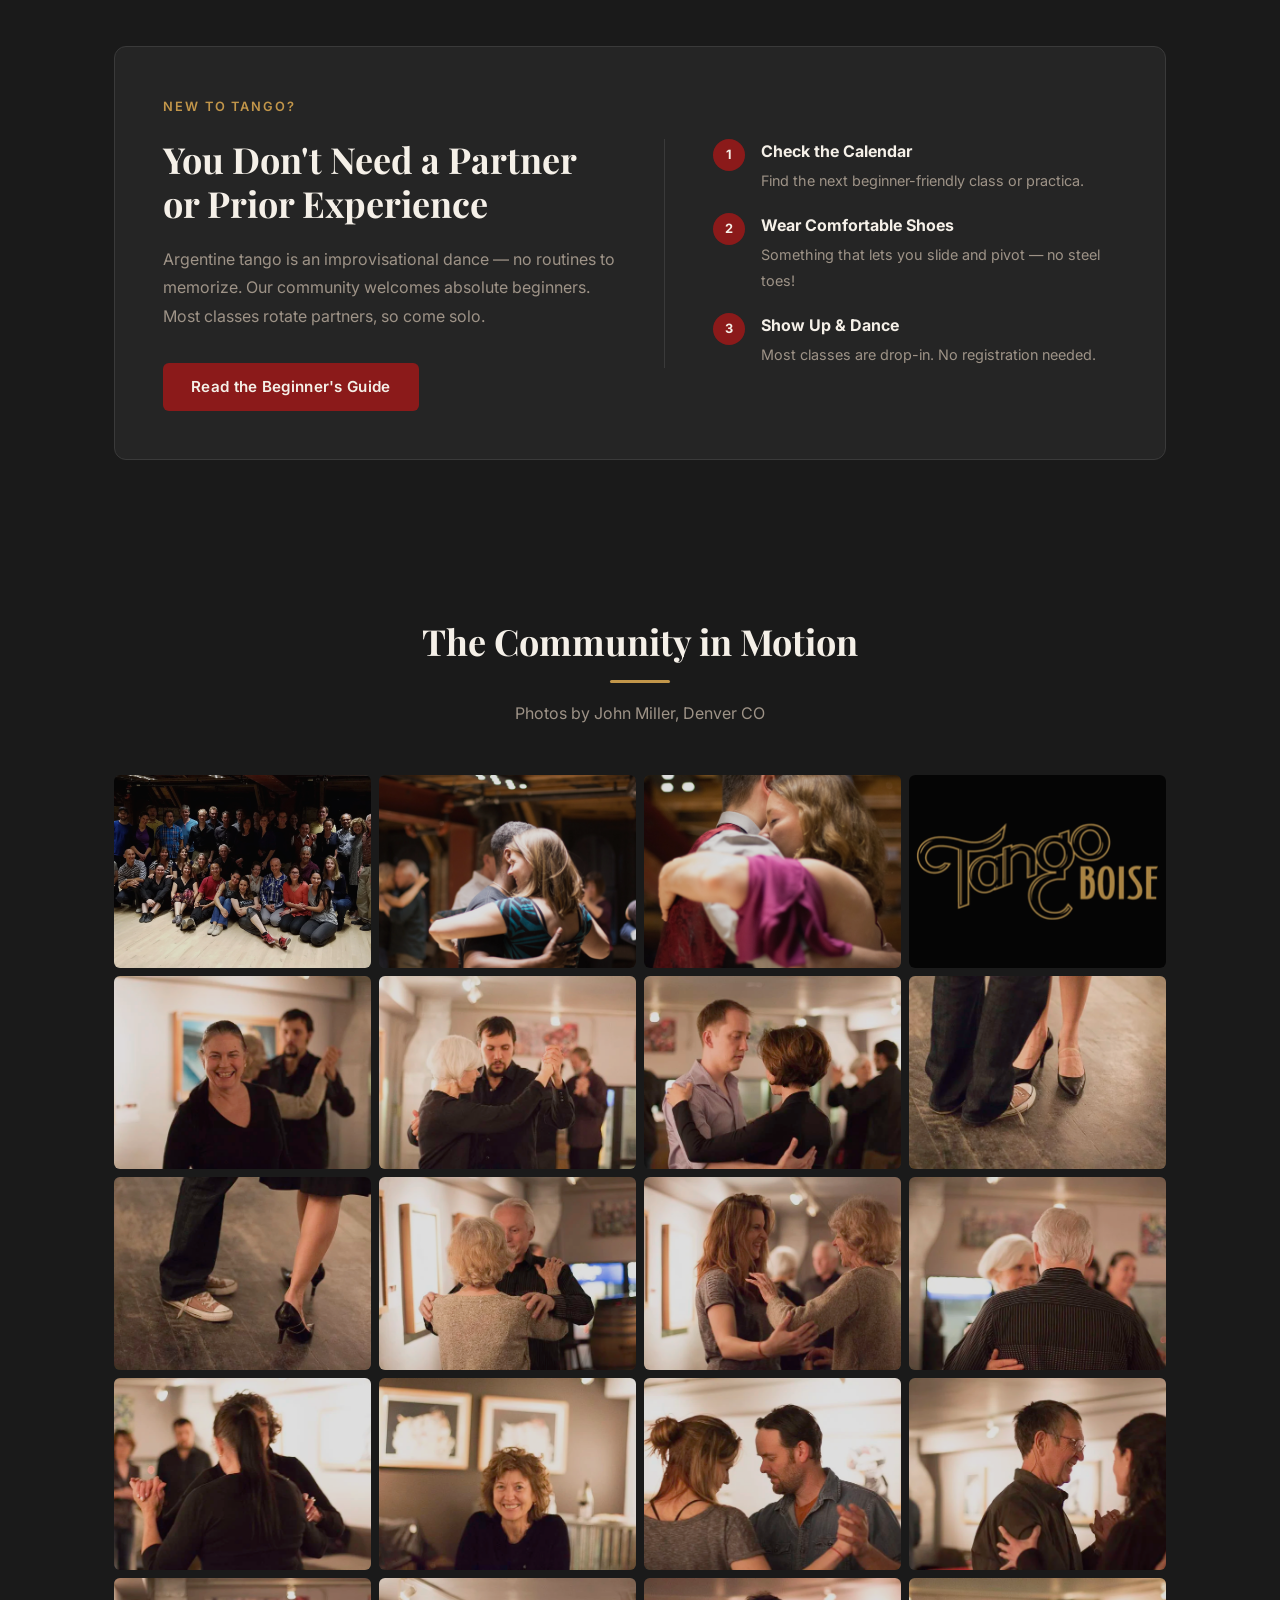
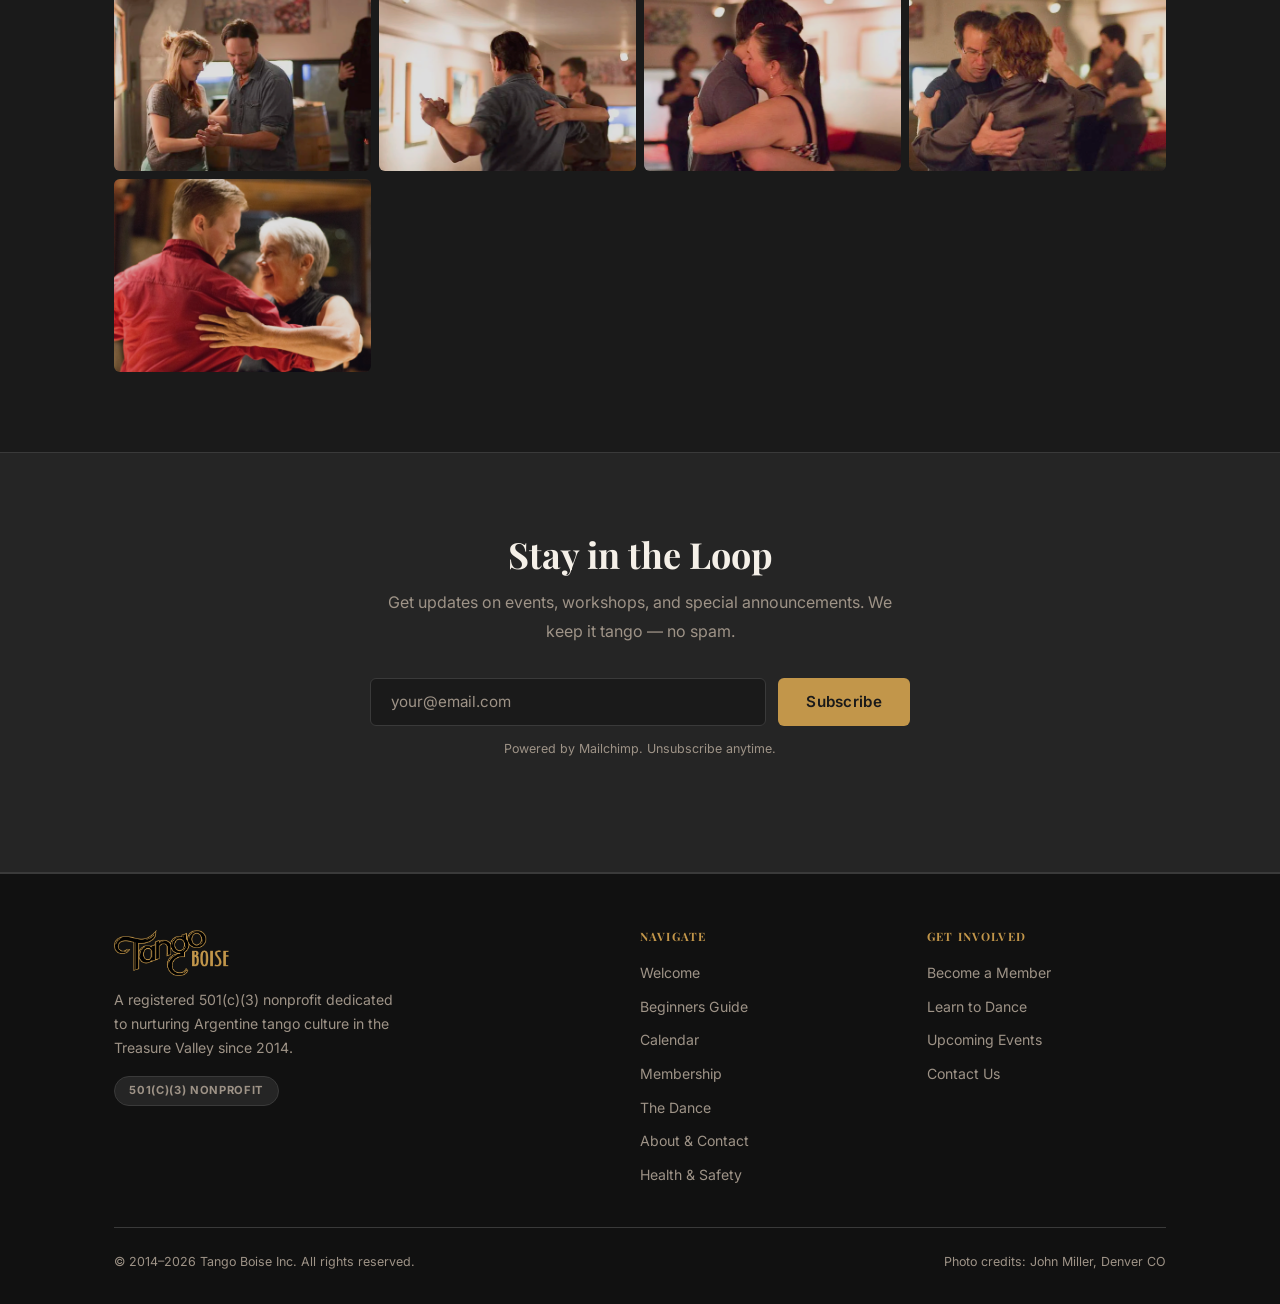
==== commit 8f7866b9: "Sync upcoming events & gallery" ====
--- a/index.html
+++ b/index.html
@@ -66,44 +66,22 @@
       <div class="event-card" tabindex="0" role="button" aria-haspopup="dialog">
         <div class="event-date-block">
           <div class="month">Nov</div>
-          <div class="day">15</div>
+          <div class="day">17</div>
         </div>
         <div class="event-info">
-          <span class="event-tag">Workshop</span>
-          <h3>Tango Clinic and Potluck dinner at Yair&#x27;s</h3>
+          <span class="event-tag">Event</span>
+          <h3>Adv Beginner Series</h3>
           <div class="event-meta">
-            <span>2:00 PM – 7:00 PM</span>
+            <span>7:00 PM – 8:00 PM</span>
             <span>See calendar for venue</span>
           </div>
         </div>
         <template class="event-detail-tpl">
-          <span class="event-tag">Workshop</span>
-          <h3>Tango Clinic and Potluck dinner at Yair&#x27;s</h3>
-          <p class="modal-datetime">Sunday, November 15, 2026<br>2:00 PM – 7:00 PM</p>
+          <span class="event-tag">Event</span>
+          <h3>Adv Beginner Series</h3>
+          <p class="modal-datetime">Tuesday, November 17, 2026<br>7:00 PM – 8:00 PM</p>
           
-          <div class="modal-description"><p>Three tango lessons, práctica, and a potluck dinner.  <br>2:00 pm – 3:00 pm: Vals, cadena<br>3:15 pm – 4:15 pm: Tango, musicality<br>4:30 pm – 5:30 pm: Tango combination<br>5:30 pm – 6:00 pm: Práctica<br>6:00 pm – 7:00 pm: Potluck dinner, bring a dish to share. <br>Cost: $5 / class <br>Everyone is welcome. Please email us at davidluciatango@gmail.com if you need the address or have any questions.</p></div>
-        </template>
-      </div>
-
-      <div class="event-card" tabindex="0" role="button" aria-haspopup="dialog">
-        <div class="event-date-block">
-          <div class="month">Nov</div>
-          <div class="day">15</div>
-        </div>
-        <div class="event-info">
-          <span class="event-tag">Practica</span>
-          <h3>All-Levels Lesson and Practica</h3>
-          <div class="event-meta">
-            <span>7:30 PM – 10:30 PM</span>
-            <span>Solid Grill &amp; Bar</span>
-          </div>
-        </div>
-        <template class="event-detail-tpl">
-          <span class="event-tag">Practica</span>
-          <h3>All-Levels Lesson and Practica</h3>
-          <p class="modal-datetime">Sunday, November 15, 2026<br>7:30 PM – 10:30 PM</p>
-          <p class="modal-venue">Solid Grill &amp; Bar<br><span class="modal-address">405 S 8th St # 100, Boise, ID 83702, USA</span></p><p><a href="https://www.google.com/maps/search/?api=1&query=Solid%20Grill%20%26%20Bar%2C%20405%20S%208th%20St%20%23%20100%2C%20Boise%2C%20ID%2083702%2C%20USA" target="_blank" rel="noopener" class="modal-directions">Get Directions</a></p>
-          <div class="modal-description"><p>by Solid Tango LLC</p><p>Come make your tango SOLID at our weekly class and practica! If you&#x27;ve never been before, prepare for welcoming smiles, a warm, beginner-friendly atmosphere, and a relaxed vibe. We&#x27;re excited you&#x27;re joining us!</p><p>*****FEATURES*****<br>*Class is 1 hour, all-levels, with the subject of the week chosen by the instructor based on who is in attendance.<br>*Practica is 2 hours. You choose to social dance, practice with others, or grab the instructor(s) for some extra help.<br>*Music is in tanda-cortina format, mostly traditional tango with some alt mixed in.</p><p>*****SCHEDULE*****<br>7:30 - 8:30 PM- All levels class. Instructor: Tommy Smith and Sierra Emry (or guest instructor)<br>8:30 - 10:30 PM - Practica w/ DJ Tommy (or guest DJ)</p><p>*****TICKETS*****<br>Admission sold at the door<br>Regular / Student, Senior, Military<br>- Class + Practica - $10 / $8<br>- Practica Only - $8 / $6<br>*Interested in volunteering for a discounted ticket? Send us a message!</p><p>*****VENUE*****<br>Solid Grill and bar, 405 S 8th St # 100, Boise, ID 83702</p></div>
+          <div class="modal-description"><p>Advanced Beginner Series</p><p>Building on the basics and growing confidence  </p><p>This month&#x27;s subject: Six-count box variations</p><p>Each series focuses on a specific fundamental topic—such as ochos, crosses, and giros. Topics rotate each cycle, so you can take it multiple times and keep expanding your dance skillset.</p><p>👉 4-Week Series<br>👉 no partner needed </p><p>PRICING</p><p>Full Series, pay ahead (4 classes): $60    </p><p>Drop-in, per class (space permitting): $20</p><p>​ Reserve Your Spot</p><p>The series format ensures a consistent learning experience, steady progression, and a shared foundation for all students.</p></div>
         </template>
       </div>
 
@@ -114,18 +92,40 @@
         </div>
         <div class="event-info">
           <span class="event-tag">Event</span>
-          <h3>Adv Beginner Series</h3>
+          <h3>Beginner Series - Zero to Tango</h3>
           <div class="event-meta">
-            <span>7:00 PM – 8:00 PM</span>
-            <span>See calendar for venue</span>
+            <span>8:00 PM – 9:00 PM</span>
+            <span>Idaho DanceSport</span>
           </div>
         </div>
         <template class="event-detail-tpl">
           <span class="event-tag">Event</span>
-          <h3>Adv Beginner Series</h3>
-          <p class="modal-datetime">Tuesday, November 17, 2026<br>7:00 PM – 8:00 PM</p>
-          
-          <div class="modal-description"><p>Advanced Beginner Series</p><p>Building on the basics and growing confidence  </p><p>This month&#x27;s subject: Six-count box variations</p><p>Each series focuses on a specific fundamental topic—such as ochos, crosses, and giros. Topics rotate each cycle, so you can take it multiple times and keep expanding your dance skillset.</p><p>👉 4-Week Series<br>👉 no partner needed </p><p>PRICING</p><p>Full Series, pay ahead (4 classes): $60    </p><p>Drop-in, per class (space permitting): $20</p><p>​ Reserve Your Spot</p><p>The series format ensures a consistent learning experience, steady progression, and a shared foundation for all students.</p></div>
+          <h3>Beginner Series - Zero to Tango</h3>
+          <p class="modal-datetime">Tuesday, November 17, 2026<br>8:00 PM – 9:00 PM</p>
+          <p class="modal-venue">Idaho DanceSport<br><span class="modal-address">600 S Orchard St, Boise, ID 83705, USA</span></p><p><a href="https://www.google.com/maps/search/?api=1&query=Idaho%20DanceSport%2C%20600%20S%20Orchard%20St%2C%20Boise%2C%20ID%2083705%2C%20USA" target="_blank" rel="noopener" class="modal-directions">Get Directions</a></p>
+          <div class="modal-description"><p>Zero to Tango in 4 Weeks</p><p>The first step for beginners<br>Walk in new to tango—graduate with new skills, new friends, and a community of your own.</p><p>This progressive Tango Intro Series is designed for brand-new dancers:</p><p>​ Absolute Basics &amp; Foundational Patterns<br>👉 no experience required<br>👉 no partner needed </p><p>PRICING</p><p>Full Series, pay ahead (4 classes): $60    </p><p>Drop-in, per class (space permitting): $20</p><p>​ Reserve Your Spot</p><p>The series format ensures a consistent learning experience, steady progression, and a shared foundation for all students.</p></div>
+        </template>
+      </div>
+
+      <div class="event-card" tabindex="0" role="button" aria-haspopup="dialog">
+        <div class="event-date-block">
+          <div class="month">Nov</div>
+          <div class="day">18</div>
+        </div>
+        <div class="event-info">
+          <span class="event-tag">Event</span>
+          <h3>Intermediate Series</h3>
+          <div class="event-meta">
+            <span>7:00 PM – 8:30 PM</span>
+            <span>Idaho DanceSport</span>
+          </div>
+        </div>
+        <template class="event-detail-tpl">
+          <span class="event-tag">Event</span>
+          <h3>Intermediate Series</h3>
+          <p class="modal-datetime">Wednesday, November 18, 2026<br>7:00 PM – 8:30 PM</p>
+          <p class="modal-venue">Idaho DanceSport<br><span class="modal-address">600 S Orchard St, Boise, ID 83705, USA</span></p><p><a href="https://www.google.com/maps/search/?api=1&query=Idaho%20DanceSport%2C%20600%20S%20Orchard%20St%2C%20Boise%2C%20ID%2083705%2C%20USA" target="_blank" rel="noopener" class="modal-directions">Get Directions</a></p>
+          <div class="modal-description"><p>Intermediate Series  </p><p>Deepening understanding and solidifying your dance  </p><p>This month&#x27;s subject: Cross-System II</p><p>Each series focuses on a specific intermediate topic—such as sacadas, back crosses, and rhythmic combos. Topics rotate each cycle, so you can take it multiple times and keep expanding your dance skillset.  </p><p>👉 4-Week Series<br>👉 no partner needed   </p><p>PRICING</p><p>Full Series, pay ahead (4 classes): $60    </p><p>Drop-in, per class (space permitting): $20</p><p>​ Reserve Your Spot</p><p>The series format ensures a consistent learning experience, steady progression, and a shared foundation for all students.</p></div>
         </template>
       </div>
     </div>
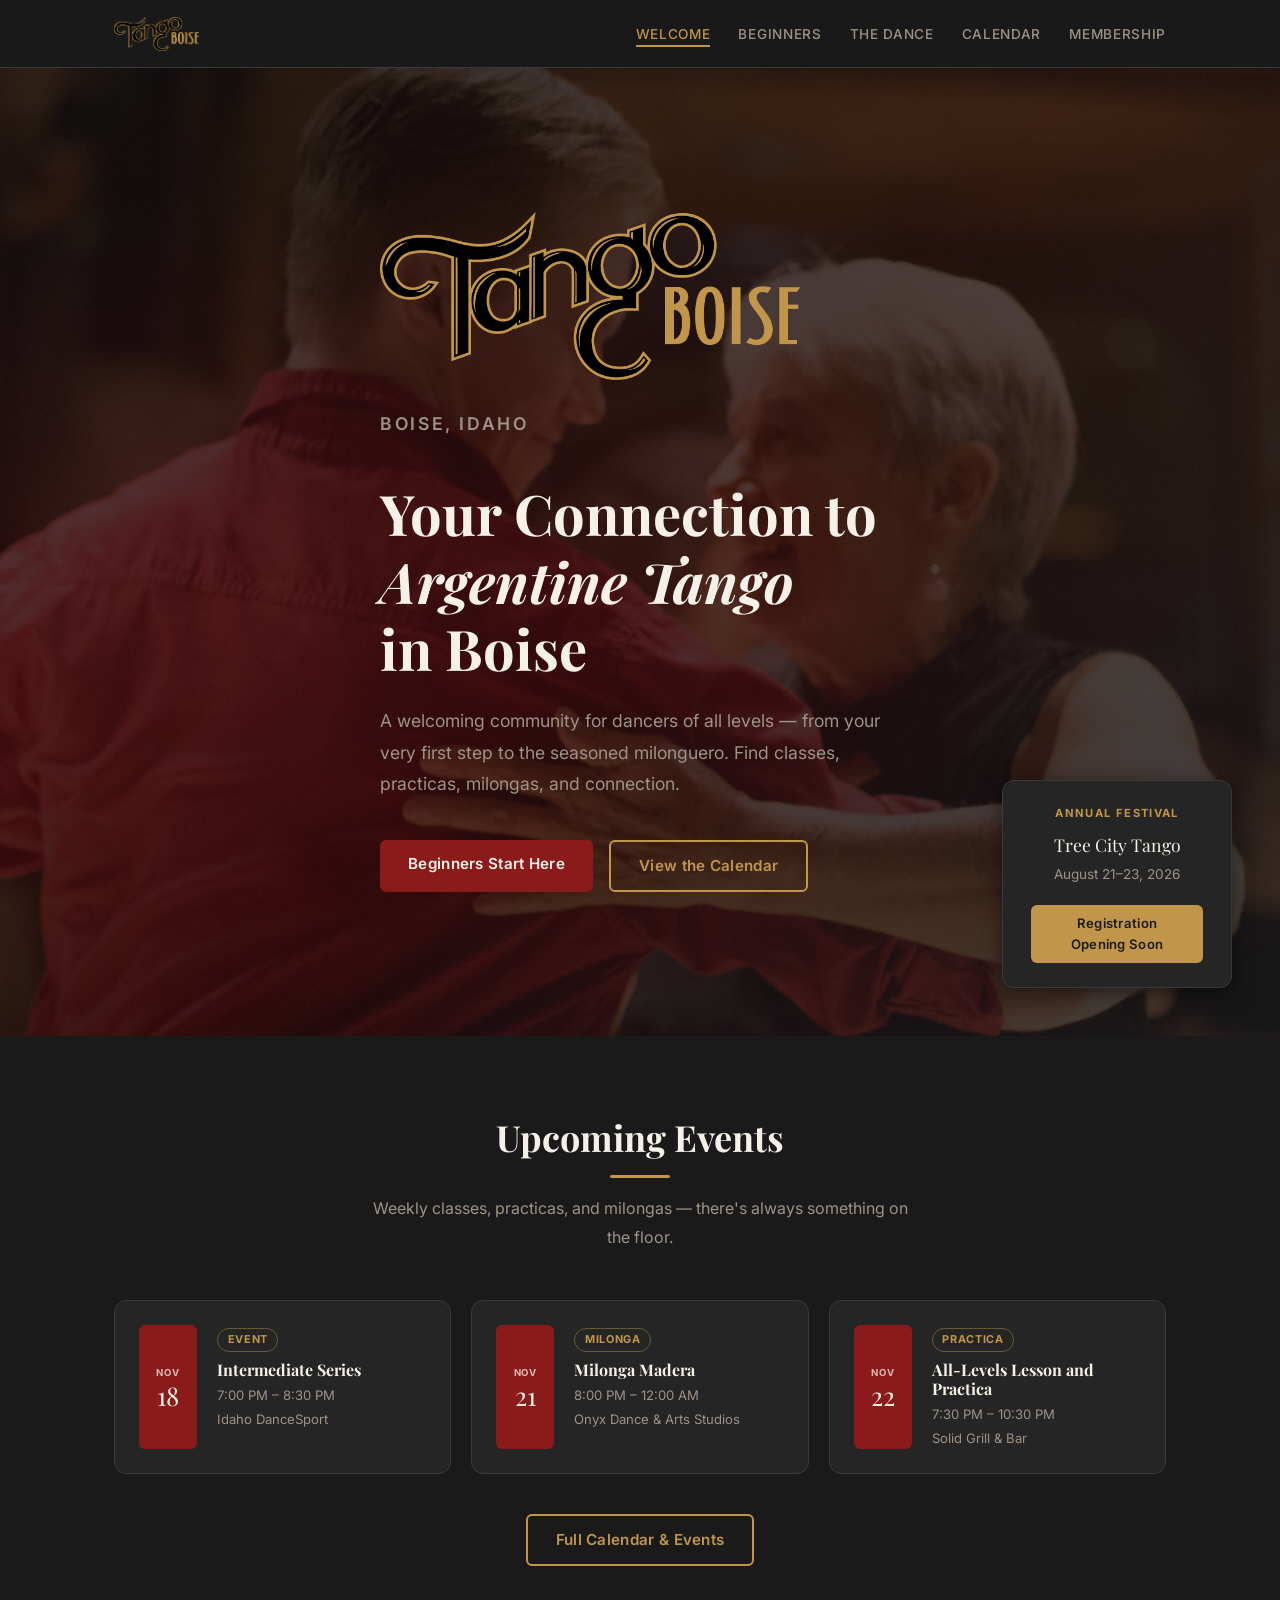
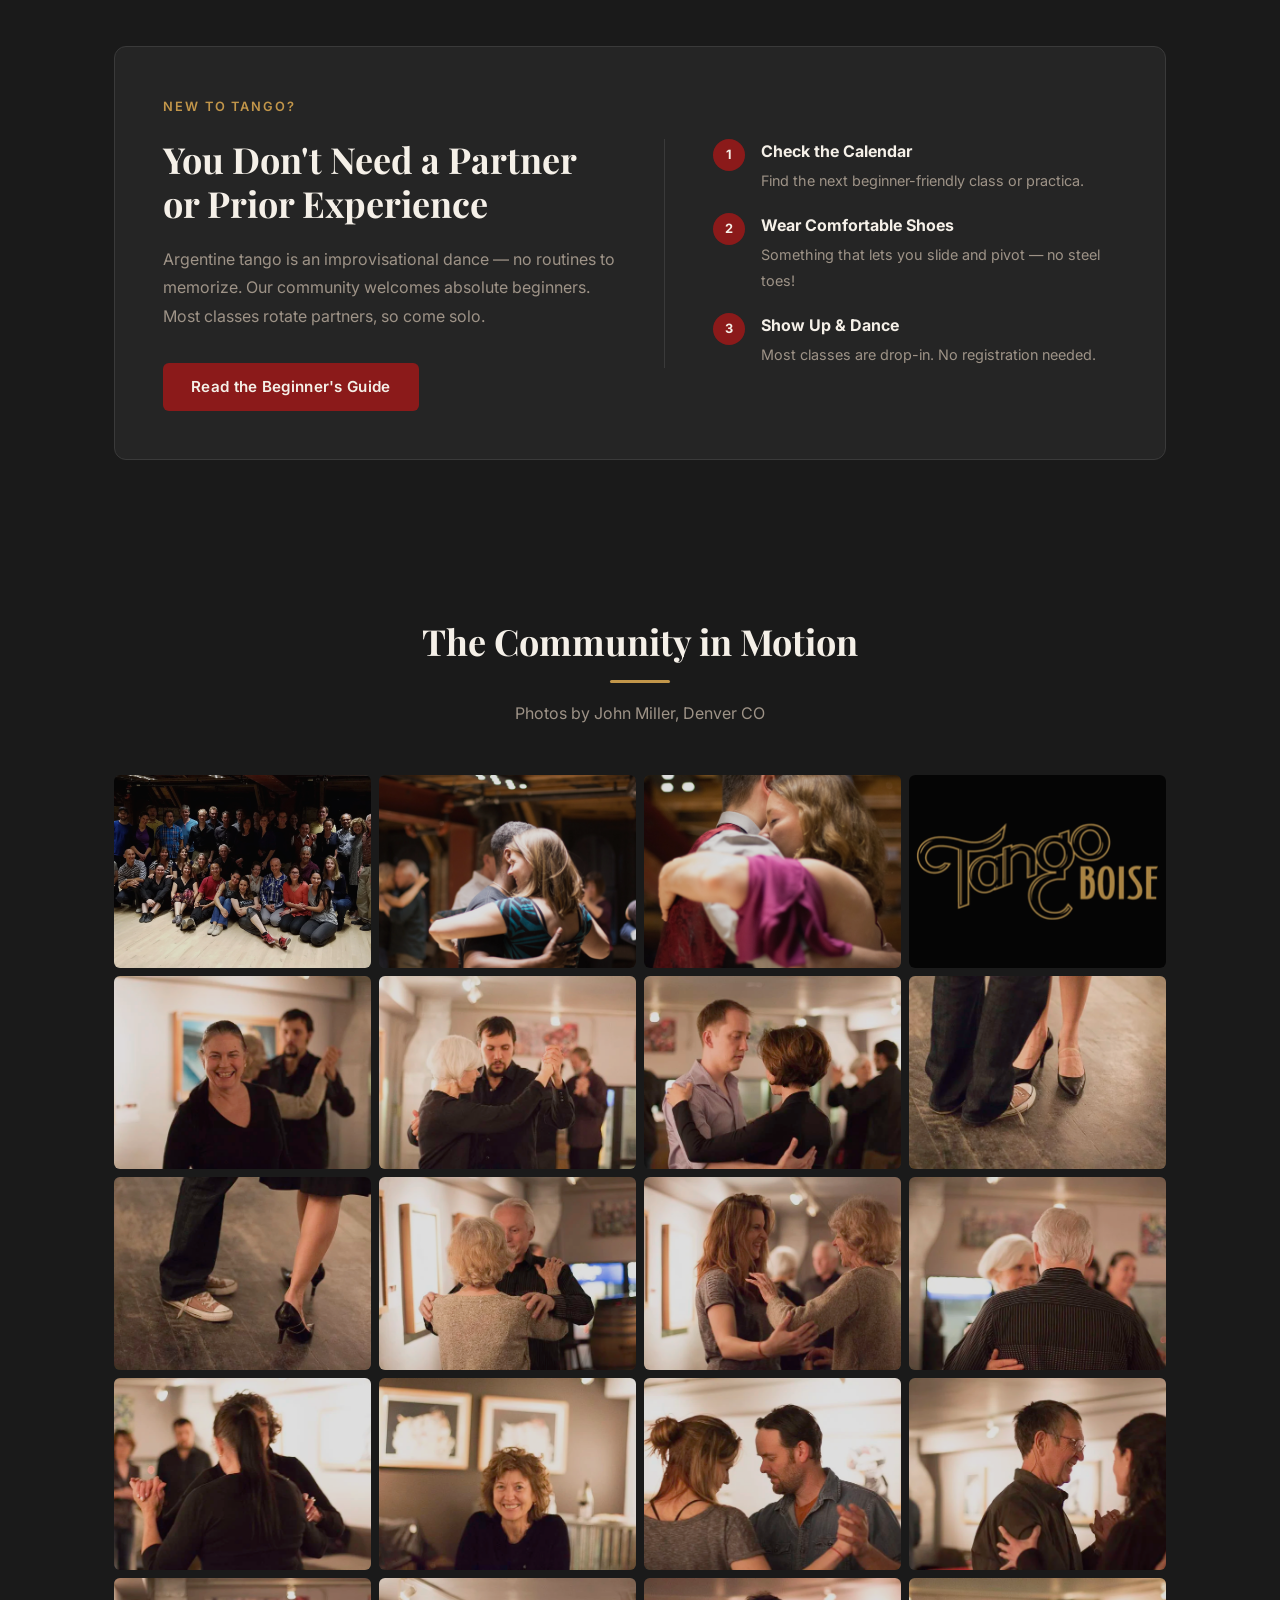
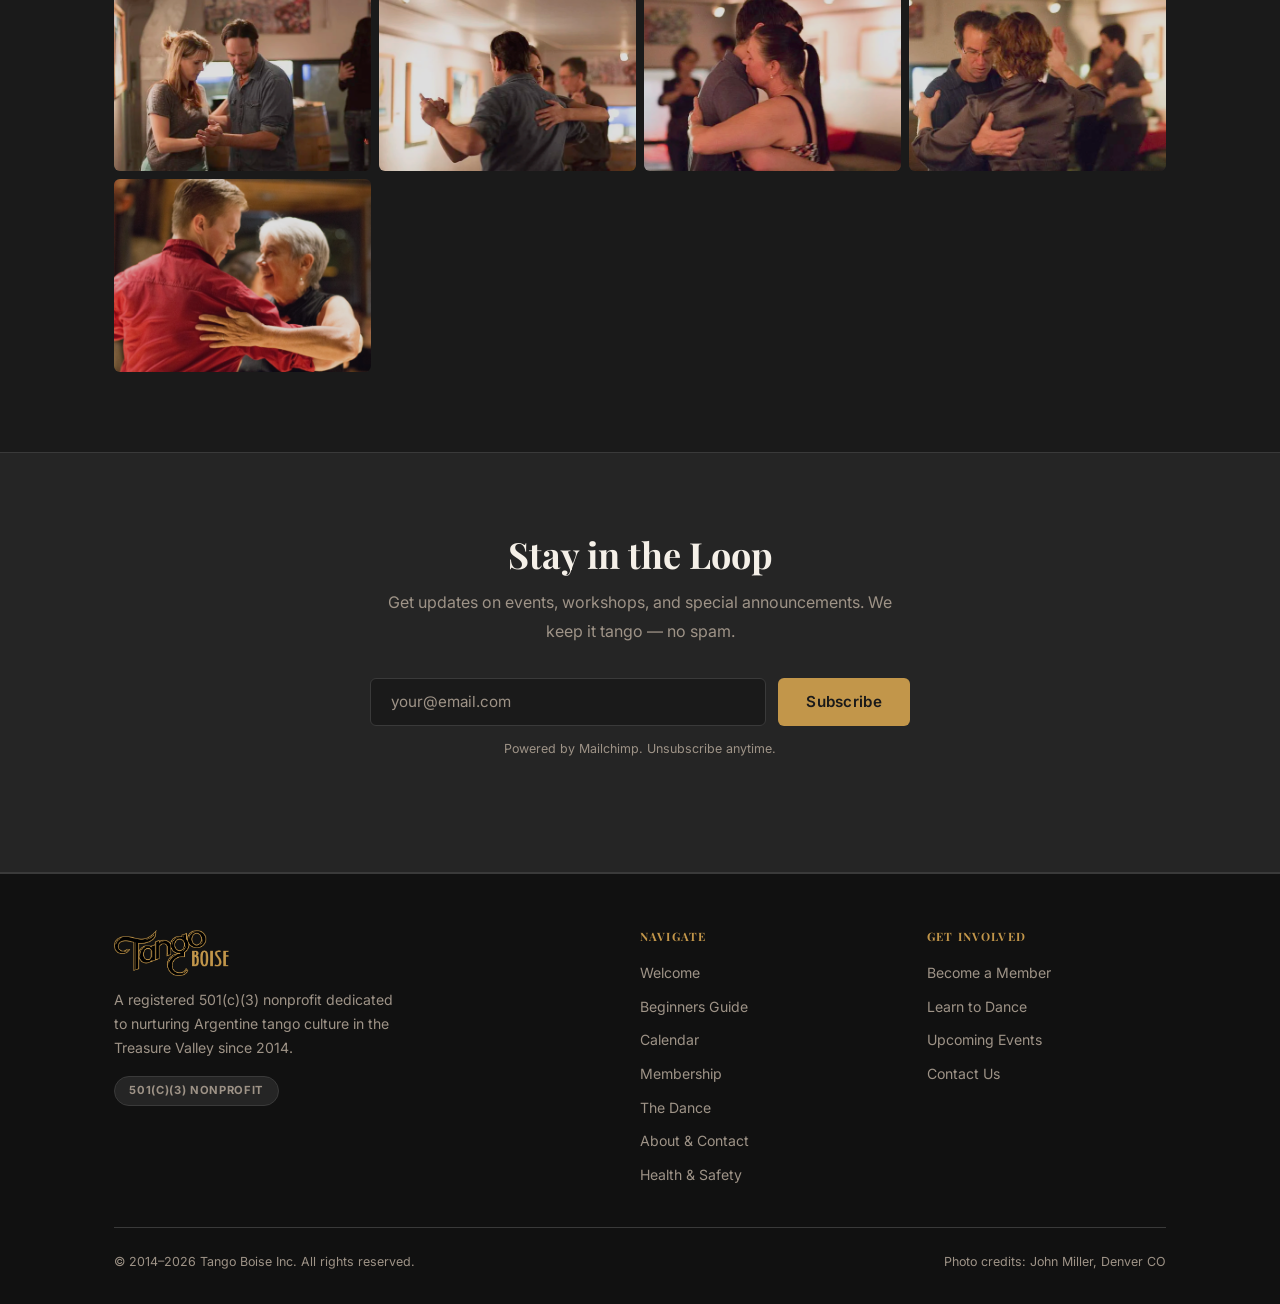
==== commit fa0aba1e: "Sync upcoming events & gallery" ====
--- a/index.html
+++ b/index.html
@@ -66,50 +66,6 @@
       <div class="event-card" tabindex="0" role="button" aria-haspopup="dialog">
         <div class="event-date-block">
           <div class="month">Nov</div>
-          <div class="day">17</div>
-        </div>
-        <div class="event-info">
-          <span class="event-tag">Event</span>
-          <h3>Adv Beginner Series</h3>
-          <div class="event-meta">
-            <span>7:00 PM – 8:00 PM</span>
-            <span>See calendar for venue</span>
-          </div>
-        </div>
-        <template class="event-detail-tpl">
-          <span class="event-tag">Event</span>
-          <h3>Adv Beginner Series</h3>
-          <p class="modal-datetime">Tuesday, November 17, 2026<br>7:00 PM – 8:00 PM</p>
-          
-          <div class="modal-description"><p>Advanced Beginner Series</p><p>Building on the basics and growing confidence  </p><p>This month&#x27;s subject: Six-count box variations</p><p>Each series focuses on a specific fundamental topic—such as ochos, crosses, and giros. Topics rotate each cycle, so you can take it multiple times and keep expanding your dance skillset.</p><p>👉 4-Week Series<br>👉 no partner needed </p><p>PRICING</p><p>Full Series, pay ahead (4 classes): $60    </p><p>Drop-in, per class (space permitting): $20</p><p>​ Reserve Your Spot</p><p>The series format ensures a consistent learning experience, steady progression, and a shared foundation for all students.</p></div>
-        </template>
-      </div>
-
-      <div class="event-card" tabindex="0" role="button" aria-haspopup="dialog">
-        <div class="event-date-block">
-          <div class="month">Nov</div>
-          <div class="day">17</div>
-        </div>
-        <div class="event-info">
-          <span class="event-tag">Event</span>
-          <h3>Beginner Series - Zero to Tango</h3>
-          <div class="event-meta">
-            <span>8:00 PM – 9:00 PM</span>
-            <span>Idaho DanceSport</span>
-          </div>
-        </div>
-        <template class="event-detail-tpl">
-          <span class="event-tag">Event</span>
-          <h3>Beginner Series - Zero to Tango</h3>
-          <p class="modal-datetime">Tuesday, November 17, 2026<br>8:00 PM – 9:00 PM</p>
-          <p class="modal-venue">Idaho DanceSport<br><span class="modal-address">600 S Orchard St, Boise, ID 83705, USA</span></p><p><a href="https://www.google.com/maps/search/?api=1&query=Idaho%20DanceSport%2C%20600%20S%20Orchard%20St%2C%20Boise%2C%20ID%2083705%2C%20USA" target="_blank" rel="noopener" class="modal-directions">Get Directions</a></p>
-          <div class="modal-description"><p>Zero to Tango in 4 Weeks</p><p>The first step for beginners<br>Walk in new to tango—graduate with new skills, new friends, and a community of your own.</p><p>This progressive Tango Intro Series is designed for brand-new dancers:</p><p>​ Absolute Basics &amp; Foundational Patterns<br>👉 no experience required<br>👉 no partner needed </p><p>PRICING</p><p>Full Series, pay ahead (4 classes): $60    </p><p>Drop-in, per class (space permitting): $20</p><p>​ Reserve Your Spot</p><p>The series format ensures a consistent learning experience, steady progression, and a shared foundation for all students.</p></div>
-        </template>
-      </div>
-
-      <div class="event-card" tabindex="0" role="button" aria-haspopup="dialog">
-        <div class="event-date-block">
-          <div class="month">Nov</div>
           <div class="day">18</div>
         </div>
         <div class="event-info">
@@ -126,6 +82,50 @@
           <p class="modal-datetime">Wednesday, November 18, 2026<br>7:00 PM – 8:30 PM</p>
           <p class="modal-venue">Idaho DanceSport<br><span class="modal-address">600 S Orchard St, Boise, ID 83705, USA</span></p><p><a href="https://www.google.com/maps/search/?api=1&query=Idaho%20DanceSport%2C%20600%20S%20Orchard%20St%2C%20Boise%2C%20ID%2083705%2C%20USA" target="_blank" rel="noopener" class="modal-directions">Get Directions</a></p>
           <div class="modal-description"><p>Intermediate Series  </p><p>Deepening understanding and solidifying your dance  </p><p>This month&#x27;s subject: Cross-System II</p><p>Each series focuses on a specific intermediate topic—such as sacadas, back crosses, and rhythmic combos. Topics rotate each cycle, so you can take it multiple times and keep expanding your dance skillset.  </p><p>👉 4-Week Series<br>👉 no partner needed   </p><p>PRICING</p><p>Full Series, pay ahead (4 classes): $60    </p><p>Drop-in, per class (space permitting): $20</p><p>​ Reserve Your Spot</p><p>The series format ensures a consistent learning experience, steady progression, and a shared foundation for all students.</p></div>
+        </template>
+      </div>
+
+      <div class="event-card" tabindex="0" role="button" aria-haspopup="dialog">
+        <div class="event-date-block">
+          <div class="month">Nov</div>
+          <div class="day">21</div>
+        </div>
+        <div class="event-info">
+          <span class="event-tag">Milonga</span>
+          <h3>Milonga Madera</h3>
+          <div class="event-meta">
+            <span>8:00 PM – 12:00 AM</span>
+            <span>Onyx Dance &amp; Arts Studios</span>
+          </div>
+        </div>
+        <template class="event-detail-tpl">
+          <span class="event-tag">Milonga</span>
+          <h3>Milonga Madera</h3>
+          <p class="modal-datetime">Saturday, November 21, 2026<br>8:00 PM – 12:00 AM</p>
+          <p class="modal-venue">Onyx Dance &amp; Arts Studios<br><span class="modal-address">5591 W Overland Rd, Boise, ID 83705, USA</span></p><p><a href="https://www.google.com/maps/search/?api=1&query=Onyx%20Dance%20%26%20Arts%20Studios%2C%205591%20W%20Overland%20Rd%2C%20Boise%2C%20ID%2083705%2C%20USA" target="_blank" rel="noopener" class="modal-directions">Get Directions</a></p>
+          <div class="modal-description"><p>by Solid Tango LLC</p><p>Milonga Madera - a night of Argentine tango social dancing. Check out our features:<br>* Snacks and beverages included with admission<br>* You can bring your own food and drink as well<br>* Centrally located with plenty of nearby restaurants<br>* Free, plentiful parking</p><p>*****SCHEDULE*****<br>8:00 PM - Traditional Milonga w/ DJ Tommy<br>1:00 AM - End</p><p>*****TICKETS*****<br>Madera admission sold at the door<br>$18 / $15<br>Regular / Student, Senior, Military<br>Add on admission to Tango dancing at Solid the next day - $5<br>*Interested in volunteering for a discounted ticket? Send us a message!</p><p>*****VENUE*****<br>Onyx Dance Studio<br>5591 W Overland Road<br>Boise, ID 83705<br>Note: Entrance will be at the back of the building.</p><p>*****MUSIC*****<br>Traditional tango music.<br>Banner design credit: Robyn Watson</p></div>
+        </template>
+      </div>
+
+      <div class="event-card" tabindex="0" role="button" aria-haspopup="dialog">
+        <div class="event-date-block">
+          <div class="month">Nov</div>
+          <div class="day">22</div>
+        </div>
+        <div class="event-info">
+          <span class="event-tag">Practica</span>
+          <h3>All-Levels Lesson and Practica</h3>
+          <div class="event-meta">
+            <span>7:30 PM – 10:30 PM</span>
+            <span>Solid Grill &amp; Bar</span>
+          </div>
+        </div>
+        <template class="event-detail-tpl">
+          <span class="event-tag">Practica</span>
+          <h3>All-Levels Lesson and Practica</h3>
+          <p class="modal-datetime">Sunday, November 22, 2026<br>7:30 PM – 10:30 PM</p>
+          <p class="modal-venue">Solid Grill &amp; Bar<br><span class="modal-address">405 S 8th St # 100, Boise, ID 83702, USA</span></p><p><a href="https://www.google.com/maps/search/?api=1&query=Solid%20Grill%20%26%20Bar%2C%20405%20S%208th%20St%20%23%20100%2C%20Boise%2C%20ID%2083702%2C%20USA" target="_blank" rel="noopener" class="modal-directions">Get Directions</a></p>
+          <div class="modal-description"><p>by Solid Tango LLC</p><p>Come make your tango SOLID at our weekly class and practica! If you&#x27;ve never been before, prepare for welcoming smiles, a warm, beginner-friendly atmosphere, and a relaxed vibe. We&#x27;re excited you&#x27;re joining us!</p><p>*****FEATURES*****<br>*Class is 1 hour, all-levels, with the subject of the week chosen by the instructor based on who is in attendance.<br>*Practica is 2 hours. You choose to social dance, practice with others, or grab the instructor(s) for some extra help.<br>*Music is in tanda-cortina format, mostly traditional tango with some alt mixed in.</p><p>*****SCHEDULE*****<br>7:30 - 8:30 PM- All levels class. Instructor: Tommy Smith and Sierra Emry (or guest instructor)<br>8:30 - 10:30 PM - Practica w/ DJ Tommy (or guest DJ)</p><p>*****TICKETS*****<br>Admission sold at the door<br>Regular / Student, Senior, Military<br>- Class + Practica - $10 / $8<br>- Practica Only - $8 / $6<br>*Interested in volunteering for a discounted ticket? Send us a message!</p><p>*****VENUE*****<br>Solid Grill and bar, 405 S 8th St # 100, Boise, ID 83702</p></div>
         </template>
       </div>
     </div>
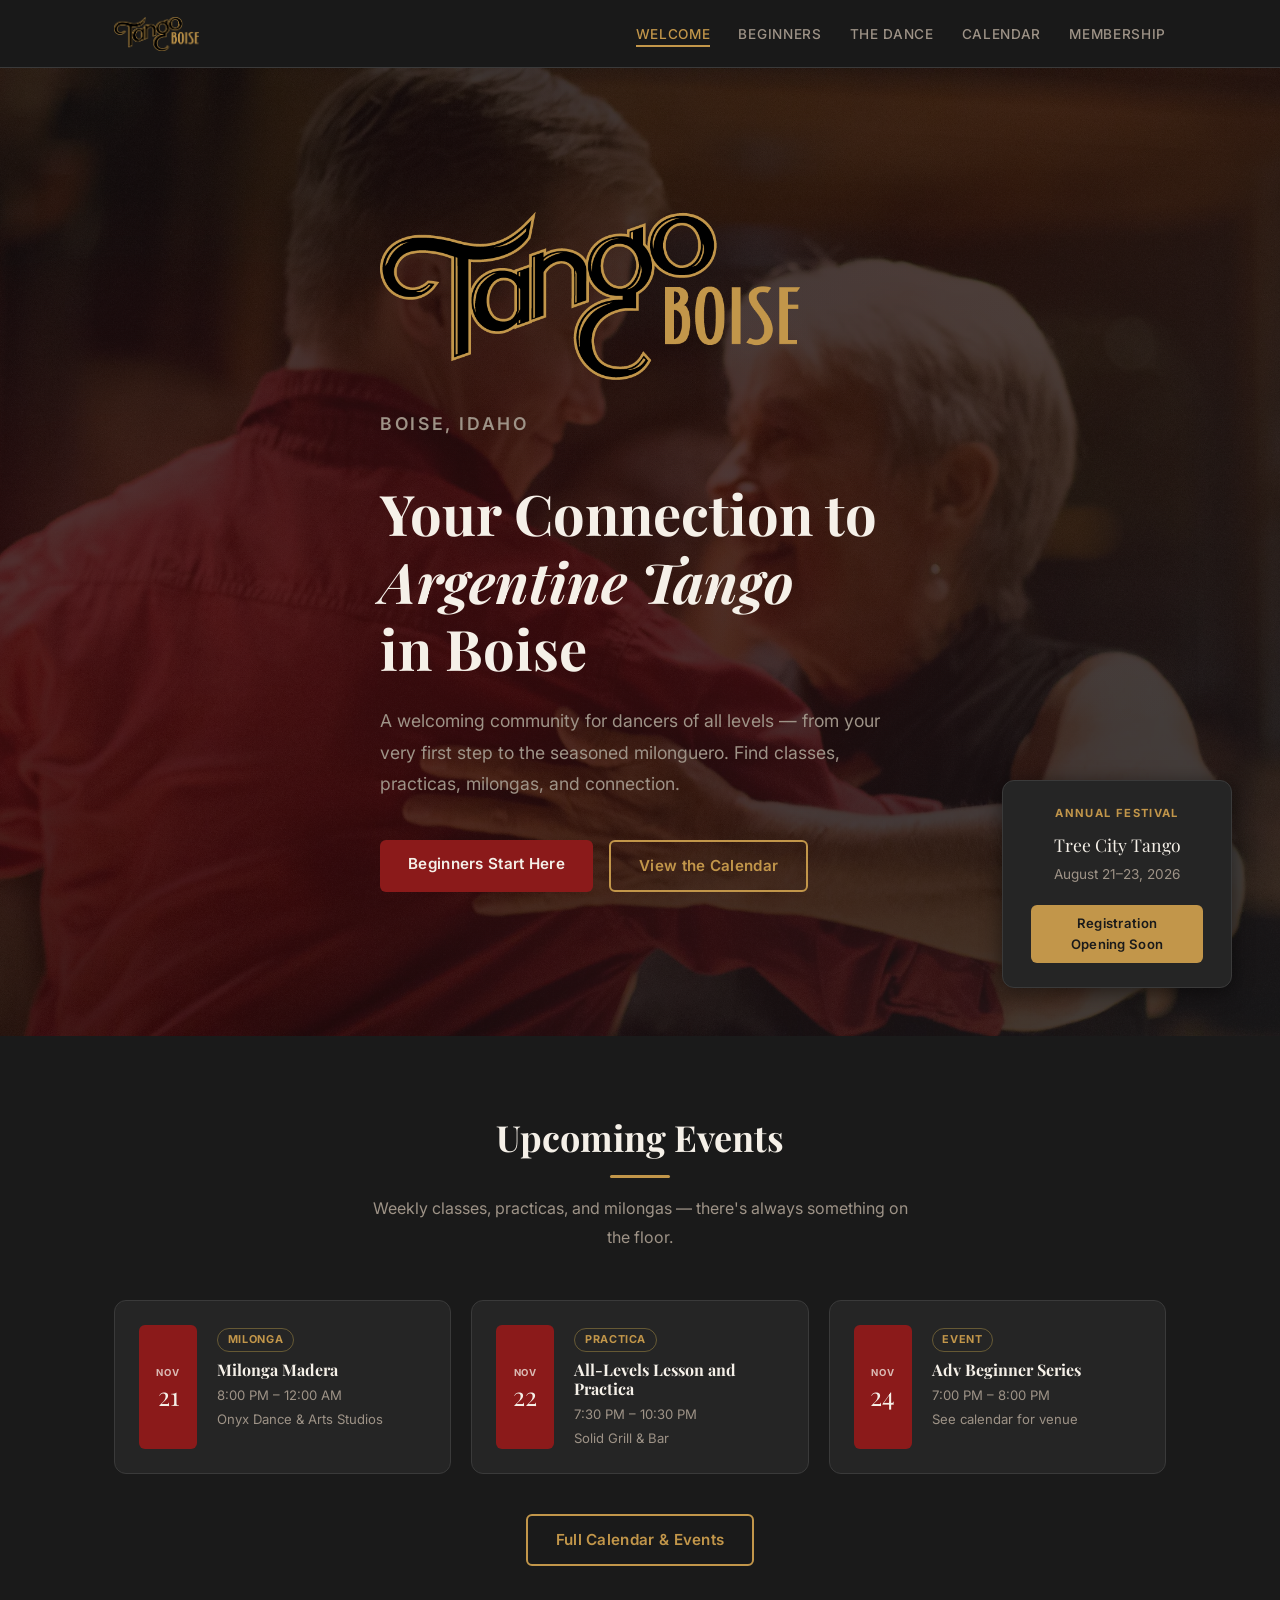
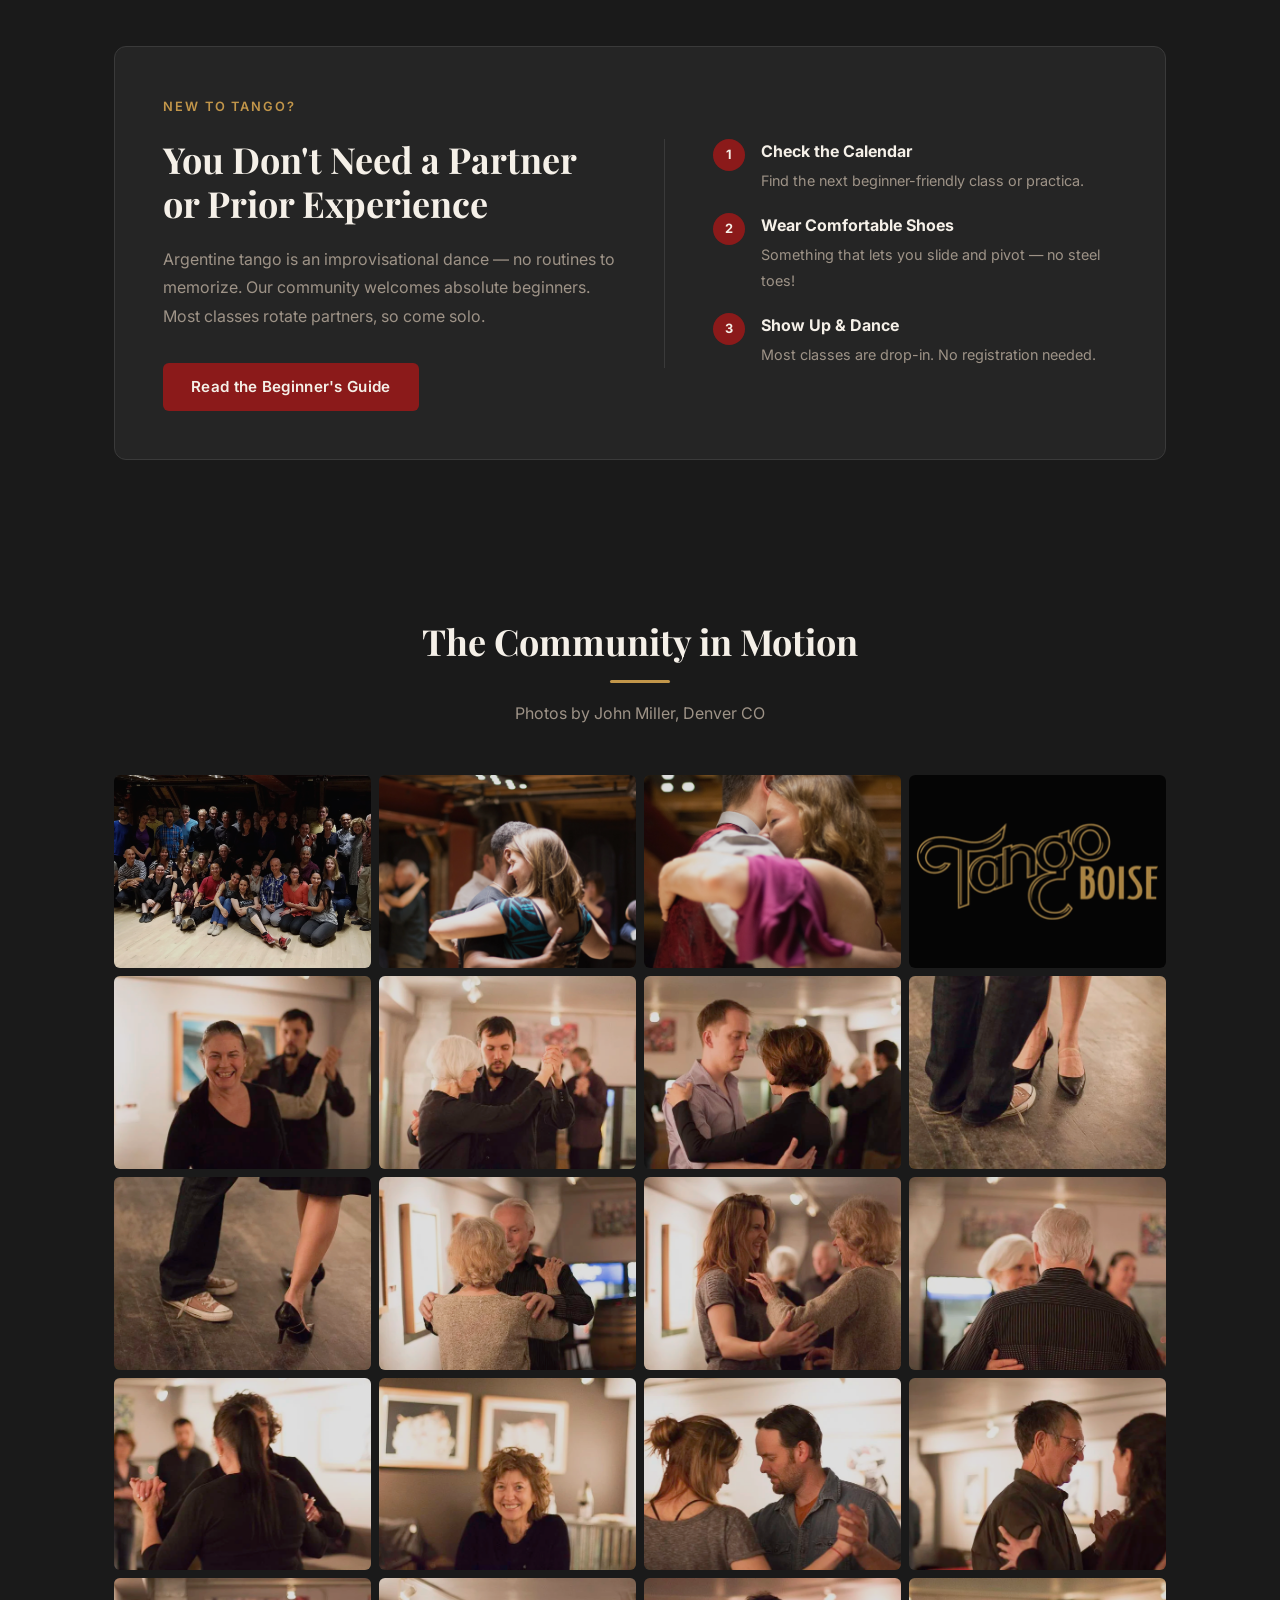
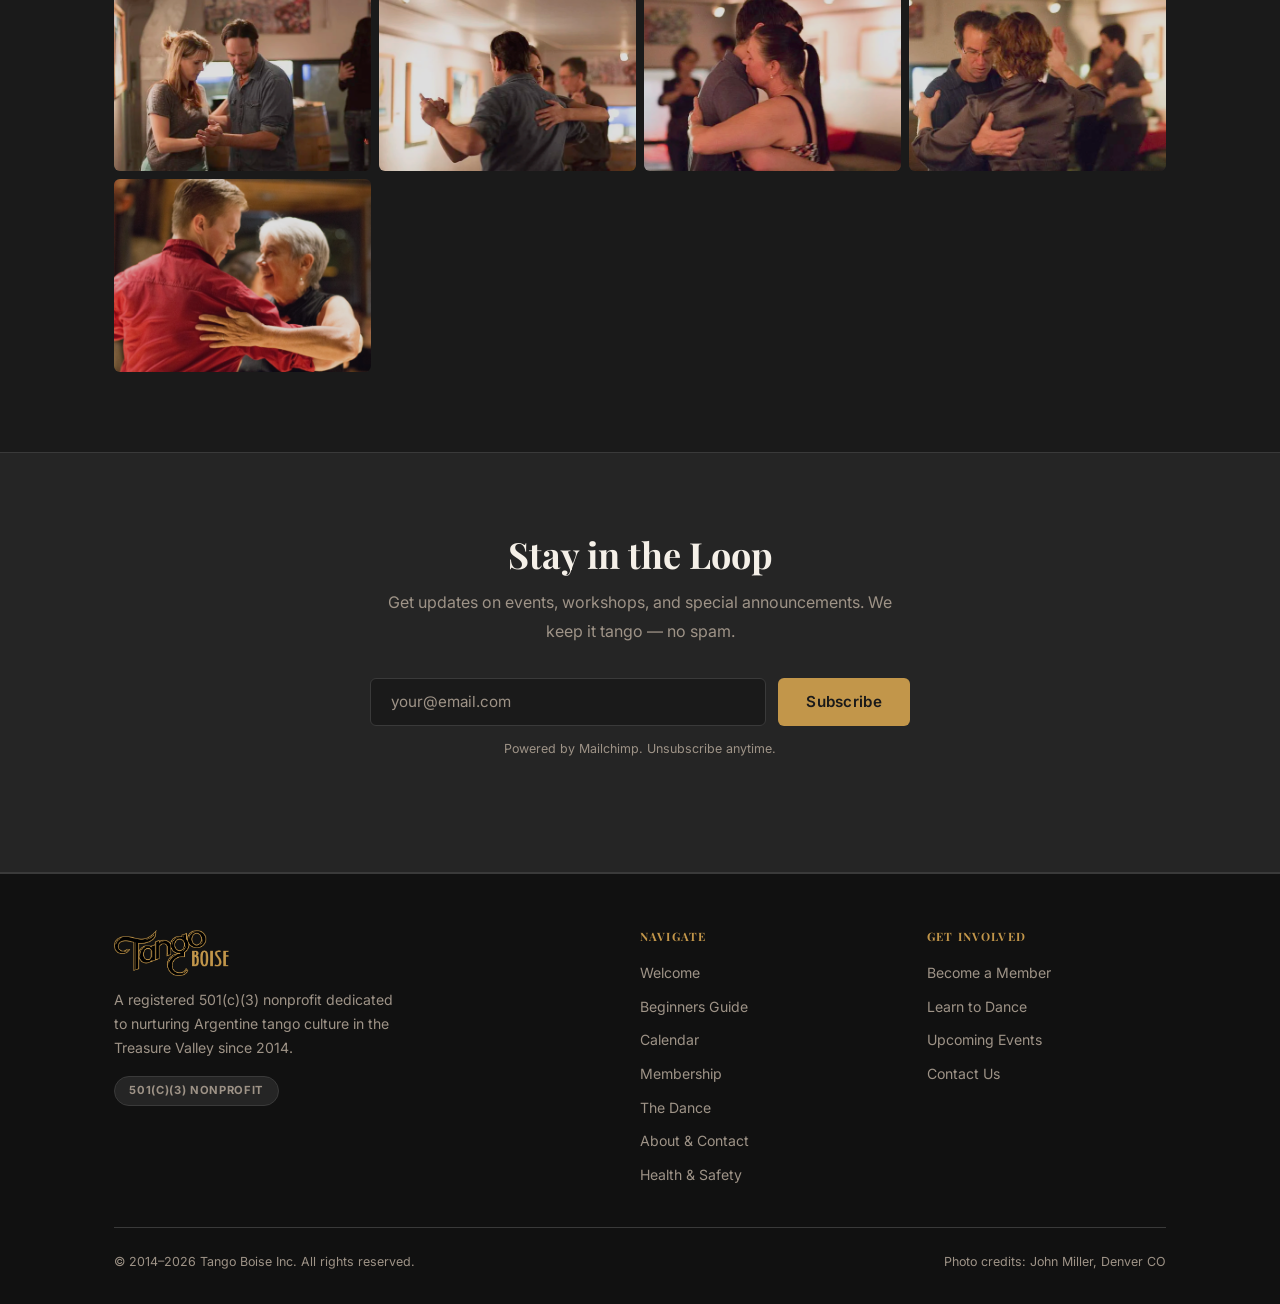
==== commit 115a2a08: "Sync upcoming events & gallery" ====
--- a/index.html
+++ b/index.html
@@ -66,28 +66,6 @@
       <div class="event-card" tabindex="0" role="button" aria-haspopup="dialog">
         <div class="event-date-block">
           <div class="month">Nov</div>
-          <div class="day">18</div>
-        </div>
-        <div class="event-info">
-          <span class="event-tag">Event</span>
-          <h3>Intermediate Series</h3>
-          <div class="event-meta">
-            <span>7:00 PM – 8:30 PM</span>
-            <span>Idaho DanceSport</span>
-          </div>
-        </div>
-        <template class="event-detail-tpl">
-          <span class="event-tag">Event</span>
-          <h3>Intermediate Series</h3>
-          <p class="modal-datetime">Wednesday, November 18, 2026<br>7:00 PM – 8:30 PM</p>
-          <p class="modal-venue">Idaho DanceSport<br><span class="modal-address">600 S Orchard St, Boise, ID 83705, USA</span></p><p><a href="https://www.google.com/maps/search/?api=1&query=Idaho%20DanceSport%2C%20600%20S%20Orchard%20St%2C%20Boise%2C%20ID%2083705%2C%20USA" target="_blank" rel="noopener" class="modal-directions">Get Directions</a></p>
-          <div class="modal-description"><p>Intermediate Series  </p><p>Deepening understanding and solidifying your dance  </p><p>This month&#x27;s subject: Cross-System II</p><p>Each series focuses on a specific intermediate topic—such as sacadas, back crosses, and rhythmic combos. Topics rotate each cycle, so you can take it multiple times and keep expanding your dance skillset.  </p><p>👉 4-Week Series<br>👉 no partner needed   </p><p>PRICING</p><p>Full Series, pay ahead (4 classes): $60    </p><p>Drop-in, per class (space permitting): $20</p><p>​ Reserve Your Spot</p><p>The series format ensures a consistent learning experience, steady progression, and a shared foundation for all students.</p></div>
-        </template>
-      </div>
-
-      <div class="event-card" tabindex="0" role="button" aria-haspopup="dialog">
-        <div class="event-date-block">
-          <div class="month">Nov</div>
           <div class="day">21</div>
         </div>
         <div class="event-info">
@@ -126,6 +104,28 @@
           <p class="modal-datetime">Sunday, November 22, 2026<br>7:30 PM – 10:30 PM</p>
           <p class="modal-venue">Solid Grill &amp; Bar<br><span class="modal-address">405 S 8th St # 100, Boise, ID 83702, USA</span></p><p><a href="https://www.google.com/maps/search/?api=1&query=Solid%20Grill%20%26%20Bar%2C%20405%20S%208th%20St%20%23%20100%2C%20Boise%2C%20ID%2083702%2C%20USA" target="_blank" rel="noopener" class="modal-directions">Get Directions</a></p>
           <div class="modal-description"><p>by Solid Tango LLC</p><p>Come make your tango SOLID at our weekly class and practica! If you&#x27;ve never been before, prepare for welcoming smiles, a warm, beginner-friendly atmosphere, and a relaxed vibe. We&#x27;re excited you&#x27;re joining us!</p><p>*****FEATURES*****<br>*Class is 1 hour, all-levels, with the subject of the week chosen by the instructor based on who is in attendance.<br>*Practica is 2 hours. You choose to social dance, practice with others, or grab the instructor(s) for some extra help.<br>*Music is in tanda-cortina format, mostly traditional tango with some alt mixed in.</p><p>*****SCHEDULE*****<br>7:30 - 8:30 PM- All levels class. Instructor: Tommy Smith and Sierra Emry (or guest instructor)<br>8:30 - 10:30 PM - Practica w/ DJ Tommy (or guest DJ)</p><p>*****TICKETS*****<br>Admission sold at the door<br>Regular / Student, Senior, Military<br>- Class + Practica - $10 / $8<br>- Practica Only - $8 / $6<br>*Interested in volunteering for a discounted ticket? Send us a message!</p><p>*****VENUE*****<br>Solid Grill and bar, 405 S 8th St # 100, Boise, ID 83702</p></div>
+        </template>
+      </div>
+
+      <div class="event-card" tabindex="0" role="button" aria-haspopup="dialog">
+        <div class="event-date-block">
+          <div class="month">Nov</div>
+          <div class="day">24</div>
+        </div>
+        <div class="event-info">
+          <span class="event-tag">Event</span>
+          <h3>Adv Beginner Series</h3>
+          <div class="event-meta">
+            <span>7:00 PM – 8:00 PM</span>
+            <span>See calendar for venue</span>
+          </div>
+        </div>
+        <template class="event-detail-tpl">
+          <span class="event-tag">Event</span>
+          <h3>Adv Beginner Series</h3>
+          <p class="modal-datetime">Tuesday, November 24, 2026<br>7:00 PM – 8:00 PM</p>
+          
+          <div class="modal-description"><p>Advanced Beginner Series</p><p>Building on the basics and growing confidence  </p><p>This month&#x27;s subject: Six-count box variations</p><p>Each series focuses on a specific fundamental topic—such as ochos, crosses, and giros. Topics rotate each cycle, so you can take it multiple times and keep expanding your dance skillset.</p><p>👉 4-Week Series<br>👉 no partner needed </p><p>PRICING</p><p>Full Series, pay ahead (4 classes): $60    </p><p>Drop-in, per class (space permitting): $20</p><p>​ Reserve Your Spot</p><p>The series format ensures a consistent learning experience, steady progression, and a shared foundation for all students.</p></div>
         </template>
       </div>
     </div>
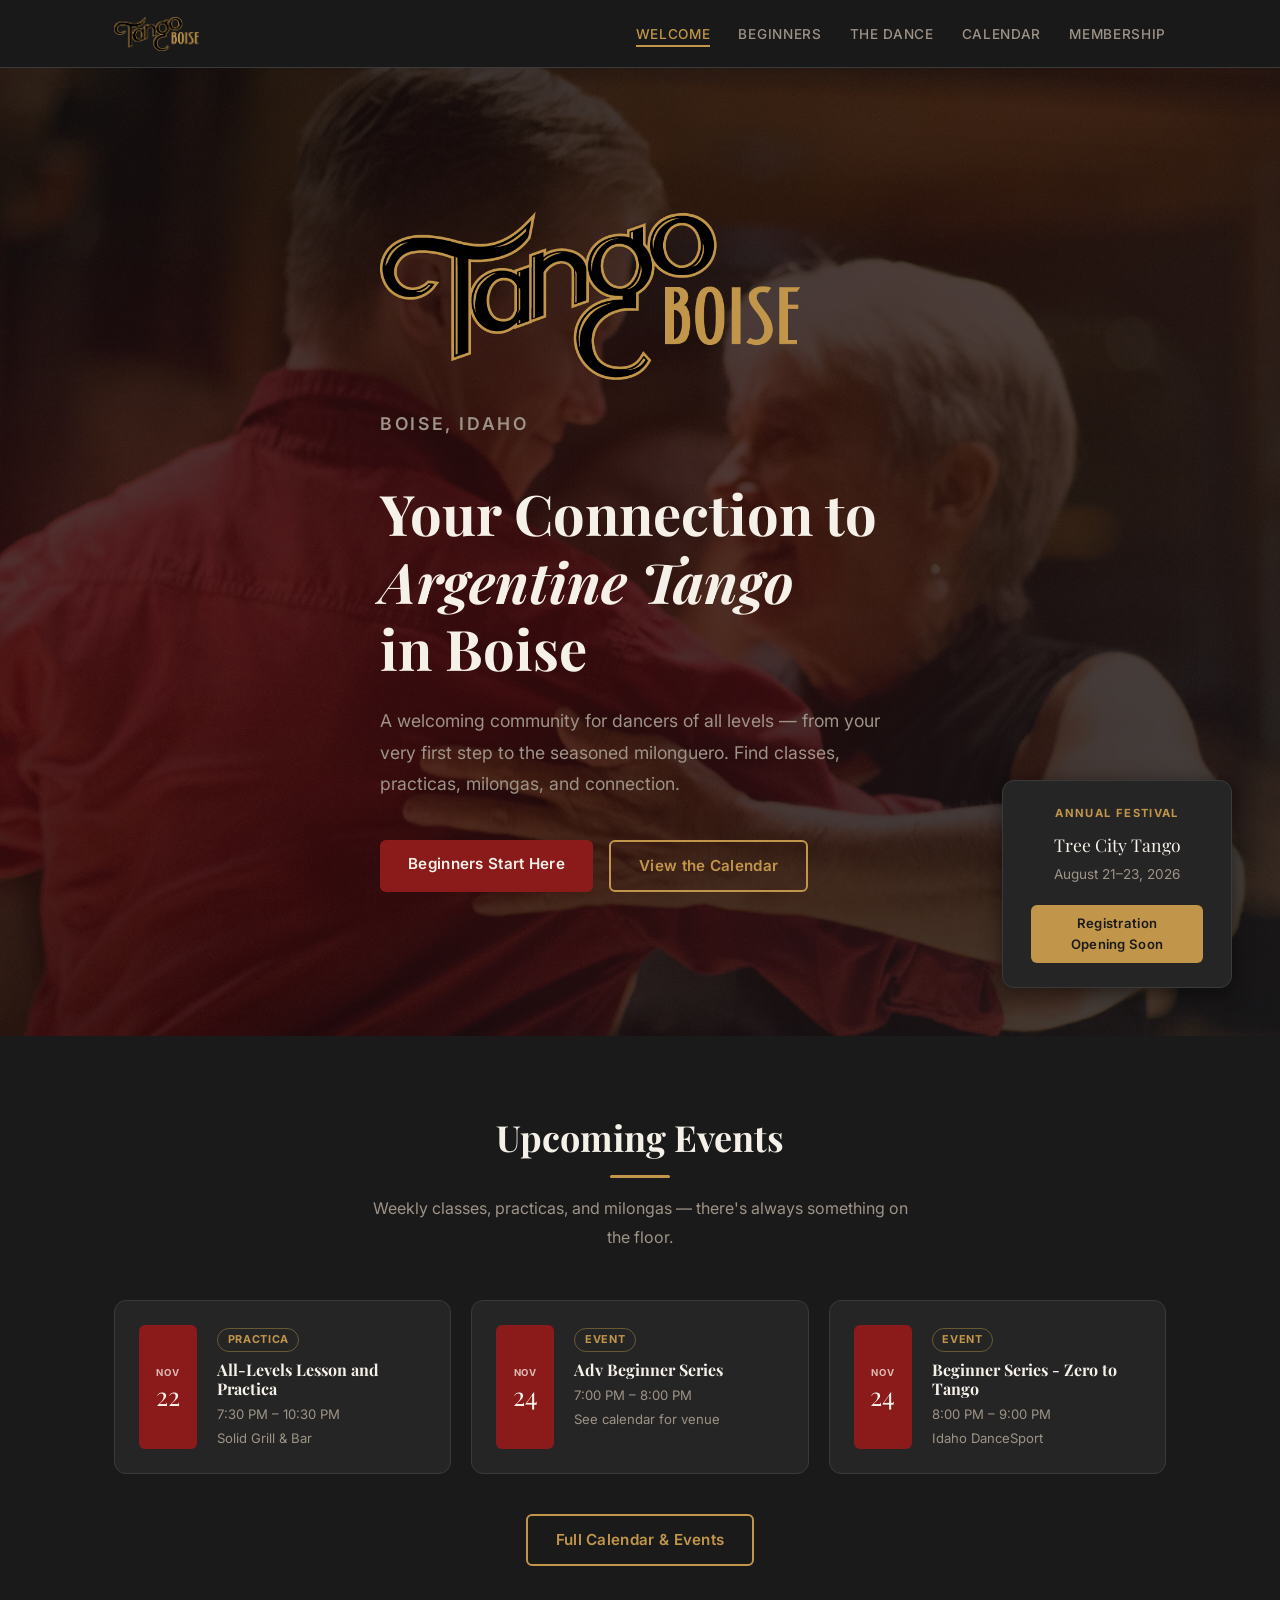
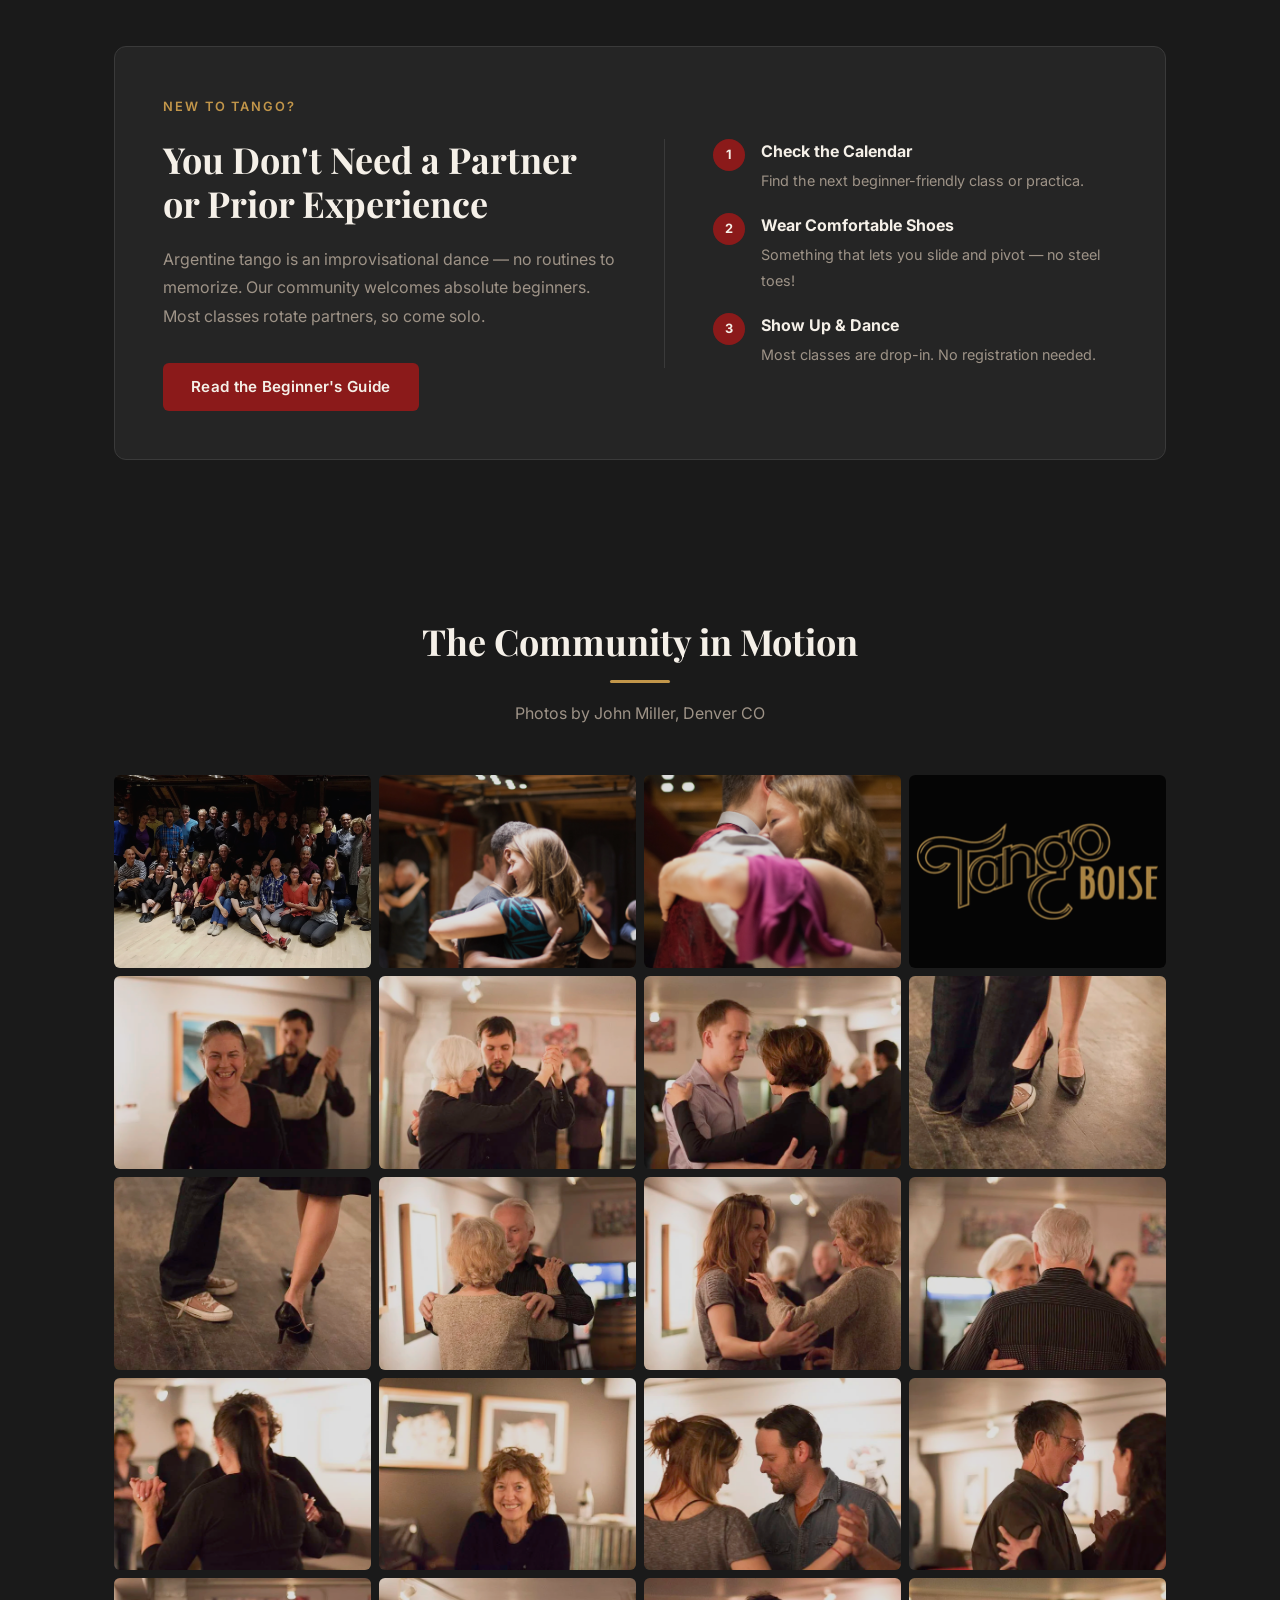
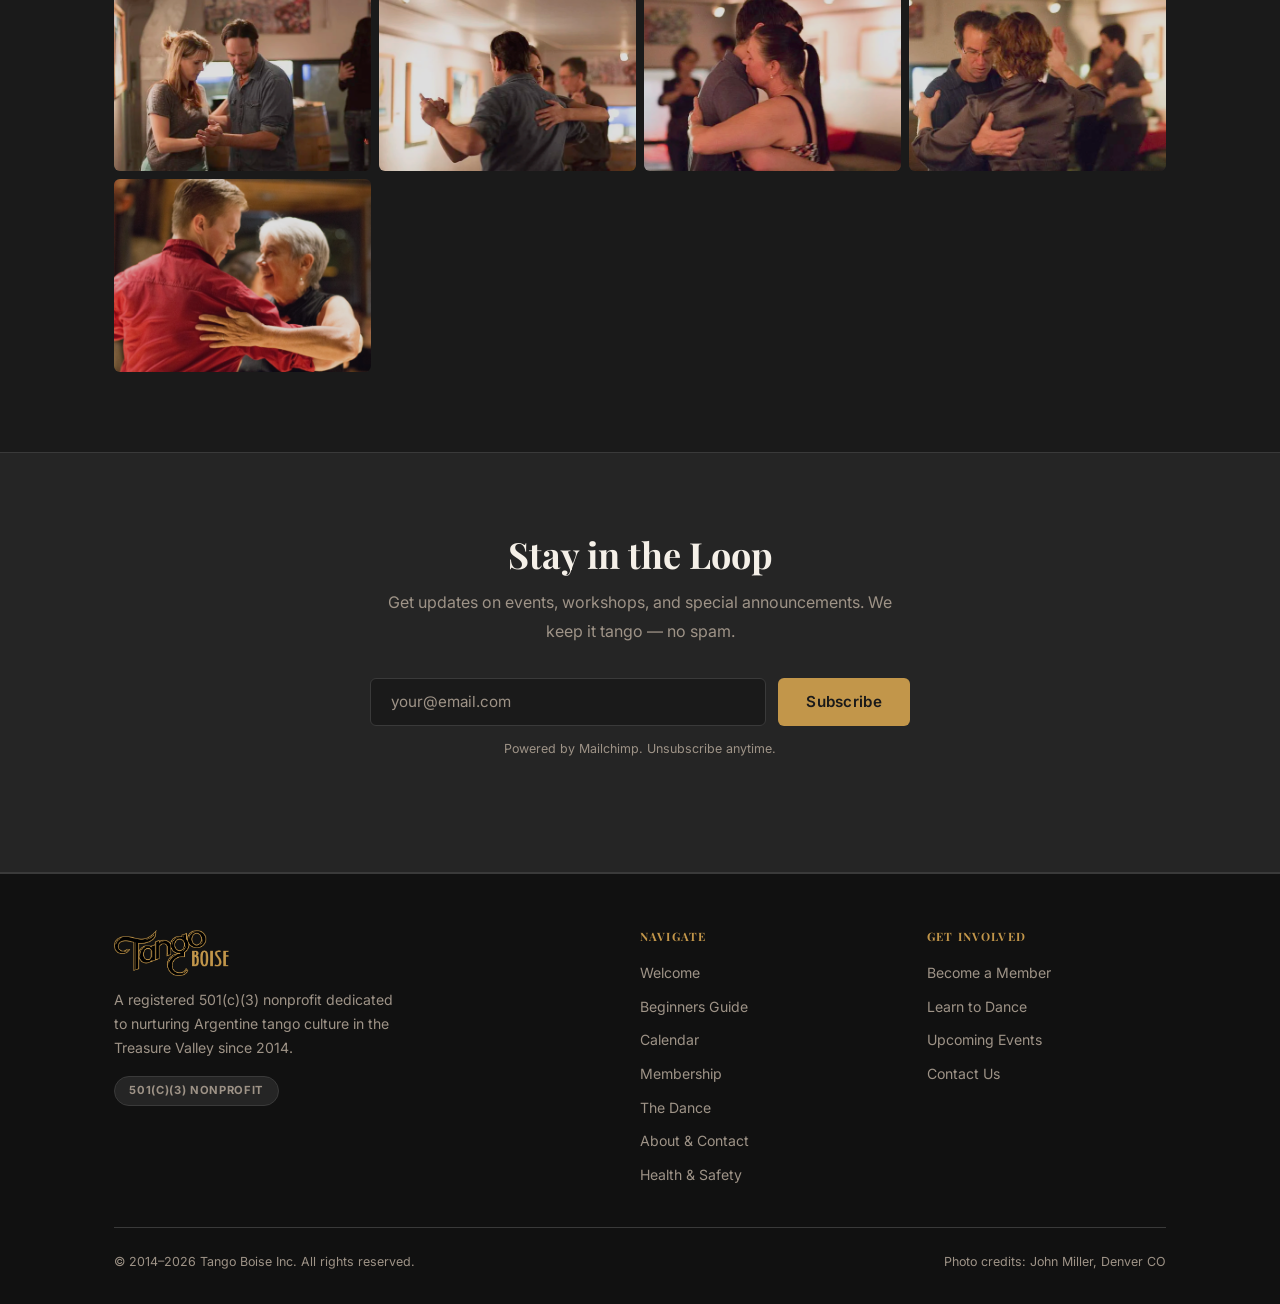
==== commit aa999701: "Sync upcoming events & gallery" ====
--- a/index.html
+++ b/index.html
@@ -66,28 +66,6 @@
       <div class="event-card" tabindex="0" role="button" aria-haspopup="dialog">
         <div class="event-date-block">
           <div class="month">Nov</div>
-          <div class="day">21</div>
-        </div>
-        <div class="event-info">
-          <span class="event-tag">Milonga</span>
-          <h3>Milonga Madera</h3>
-          <div class="event-meta">
-            <span>8:00 PM – 12:00 AM</span>
-            <span>Onyx Dance &amp; Arts Studios</span>
-          </div>
-        </div>
-        <template class="event-detail-tpl">
-          <span class="event-tag">Milonga</span>
-          <h3>Milonga Madera</h3>
-          <p class="modal-datetime">Saturday, November 21, 2026<br>8:00 PM – 12:00 AM</p>
-          <p class="modal-venue">Onyx Dance &amp; Arts Studios<br><span class="modal-address">5591 W Overland Rd, Boise, ID 83705, USA</span></p><p><a href="https://www.google.com/maps/search/?api=1&query=Onyx%20Dance%20%26%20Arts%20Studios%2C%205591%20W%20Overland%20Rd%2C%20Boise%2C%20ID%2083705%2C%20USA" target="_blank" rel="noopener" class="modal-directions">Get Directions</a></p>
-          <div class="modal-description"><p>by Solid Tango LLC</p><p>Milonga Madera - a night of Argentine tango social dancing. Check out our features:<br>* Snacks and beverages included with admission<br>* You can bring your own food and drink as well<br>* Centrally located with plenty of nearby restaurants<br>* Free, plentiful parking</p><p>*****SCHEDULE*****<br>8:00 PM - Traditional Milonga w/ DJ Tommy<br>1:00 AM - End</p><p>*****TICKETS*****<br>Madera admission sold at the door<br>$18 / $15<br>Regular / Student, Senior, Military<br>Add on admission to Tango dancing at Solid the next day - $5<br>*Interested in volunteering for a discounted ticket? Send us a message!</p><p>*****VENUE*****<br>Onyx Dance Studio<br>5591 W Overland Road<br>Boise, ID 83705<br>Note: Entrance will be at the back of the building.</p><p>*****MUSIC*****<br>Traditional tango music.<br>Banner design credit: Robyn Watson</p></div>
-        </template>
-      </div>
-
-      <div class="event-card" tabindex="0" role="button" aria-haspopup="dialog">
-        <div class="event-date-block">
-          <div class="month">Nov</div>
           <div class="day">22</div>
         </div>
         <div class="event-info">
@@ -126,6 +104,28 @@
           <p class="modal-datetime">Tuesday, November 24, 2026<br>7:00 PM – 8:00 PM</p>
           
           <div class="modal-description"><p>Advanced Beginner Series</p><p>Building on the basics and growing confidence  </p><p>This month&#x27;s subject: Six-count box variations</p><p>Each series focuses on a specific fundamental topic—such as ochos, crosses, and giros. Topics rotate each cycle, so you can take it multiple times and keep expanding your dance skillset.</p><p>👉 4-Week Series<br>👉 no partner needed </p><p>PRICING</p><p>Full Series, pay ahead (4 classes): $60    </p><p>Drop-in, per class (space permitting): $20</p><p>​ Reserve Your Spot</p><p>The series format ensures a consistent learning experience, steady progression, and a shared foundation for all students.</p></div>
+        </template>
+      </div>
+
+      <div class="event-card" tabindex="0" role="button" aria-haspopup="dialog">
+        <div class="event-date-block">
+          <div class="month">Nov</div>
+          <div class="day">24</div>
+        </div>
+        <div class="event-info">
+          <span class="event-tag">Event</span>
+          <h3>Beginner Series - Zero to Tango</h3>
+          <div class="event-meta">
+            <span>8:00 PM – 9:00 PM</span>
+            <span>Idaho DanceSport</span>
+          </div>
+        </div>
+        <template class="event-detail-tpl">
+          <span class="event-tag">Event</span>
+          <h3>Beginner Series - Zero to Tango</h3>
+          <p class="modal-datetime">Tuesday, November 24, 2026<br>8:00 PM – 9:00 PM</p>
+          <p class="modal-venue">Idaho DanceSport<br><span class="modal-address">600 S Orchard St, Boise, ID 83705, USA</span></p><p><a href="https://www.google.com/maps/search/?api=1&query=Idaho%20DanceSport%2C%20600%20S%20Orchard%20St%2C%20Boise%2C%20ID%2083705%2C%20USA" target="_blank" rel="noopener" class="modal-directions">Get Directions</a></p>
+          <div class="modal-description"><p>Zero to Tango in 4 Weeks</p><p>The first step for beginners<br>Walk in new to tango—graduate with new skills, new friends, and a community of your own.</p><p>This progressive Tango Intro Series is designed for brand-new dancers:</p><p>​ Absolute Basics &amp; Foundational Patterns<br>👉 no experience required<br>👉 no partner needed </p><p>PRICING</p><p>Full Series, pay ahead (4 classes): $60    </p><p>Drop-in, per class (space permitting): $20</p><p>​ Reserve Your Spot</p><p>The series format ensures a consistent learning experience, steady progression, and a shared foundation for all students.</p></div>
         </template>
       </div>
     </div>
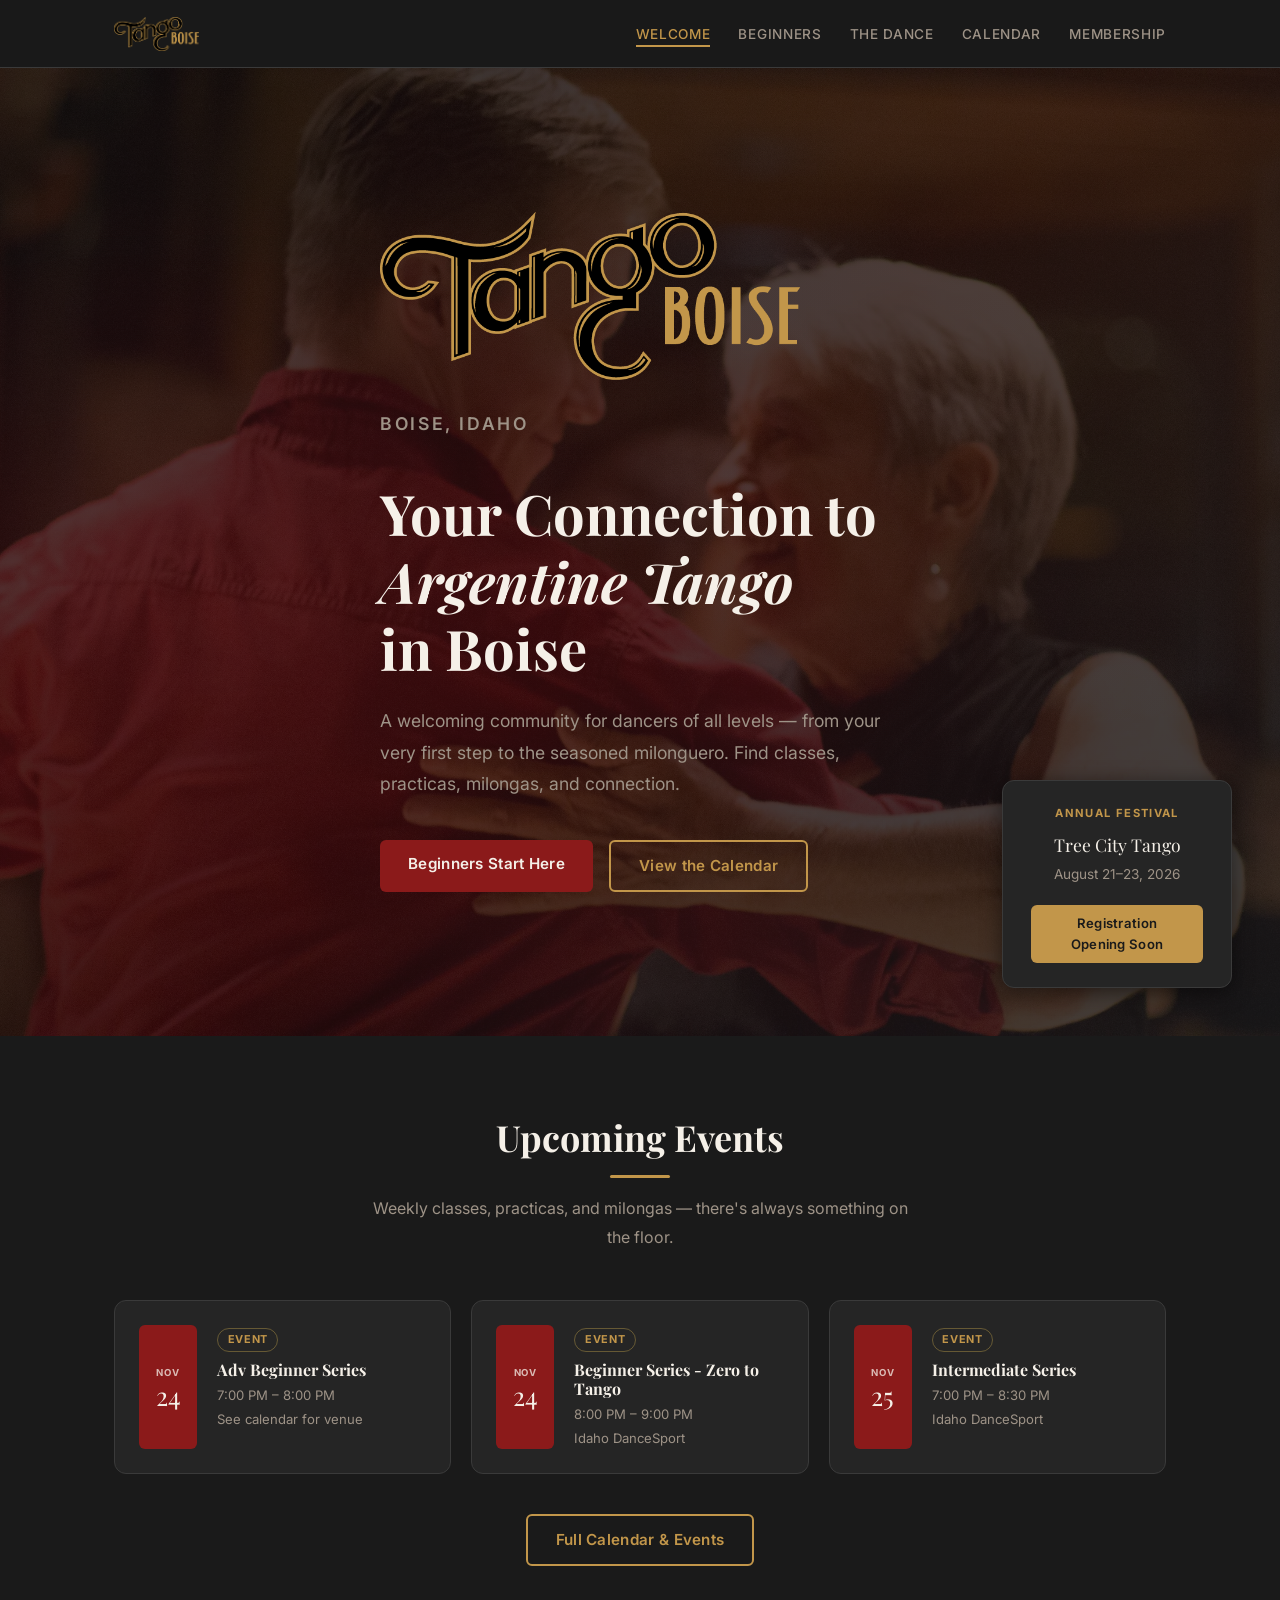
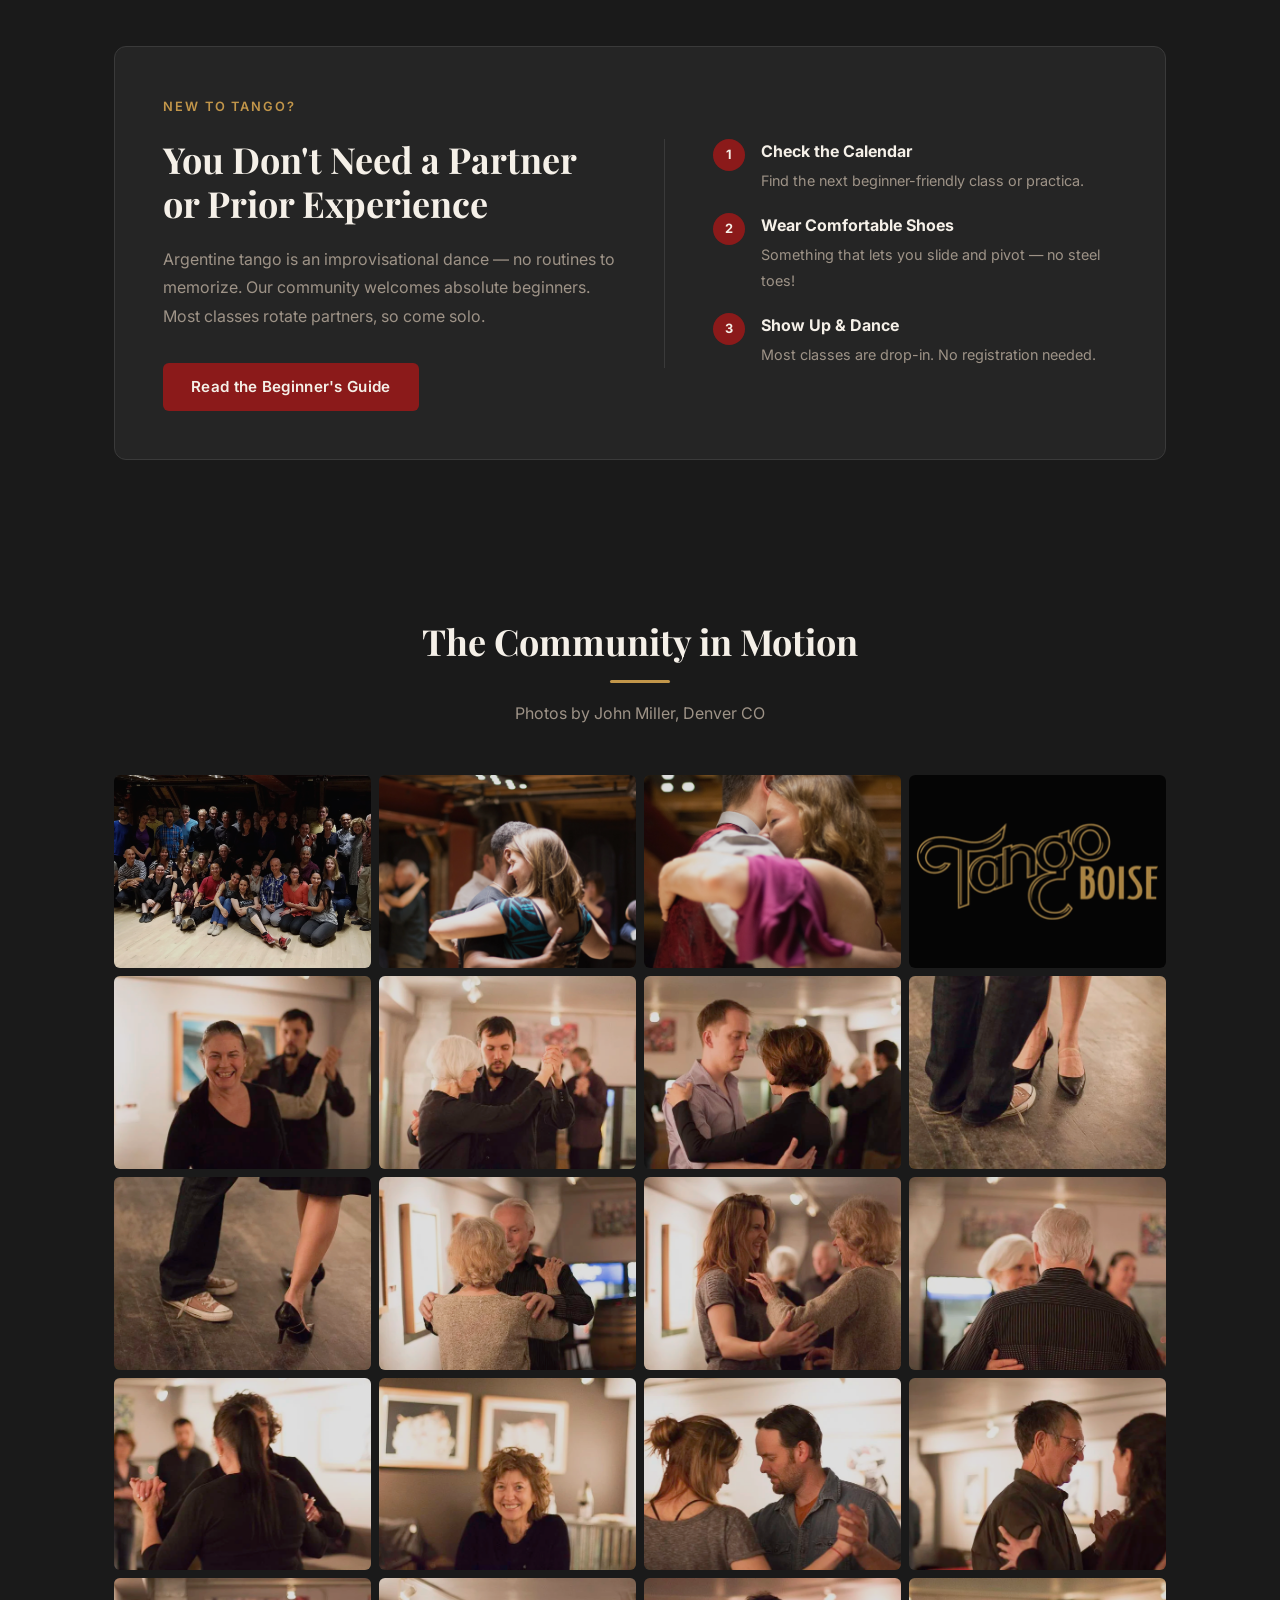
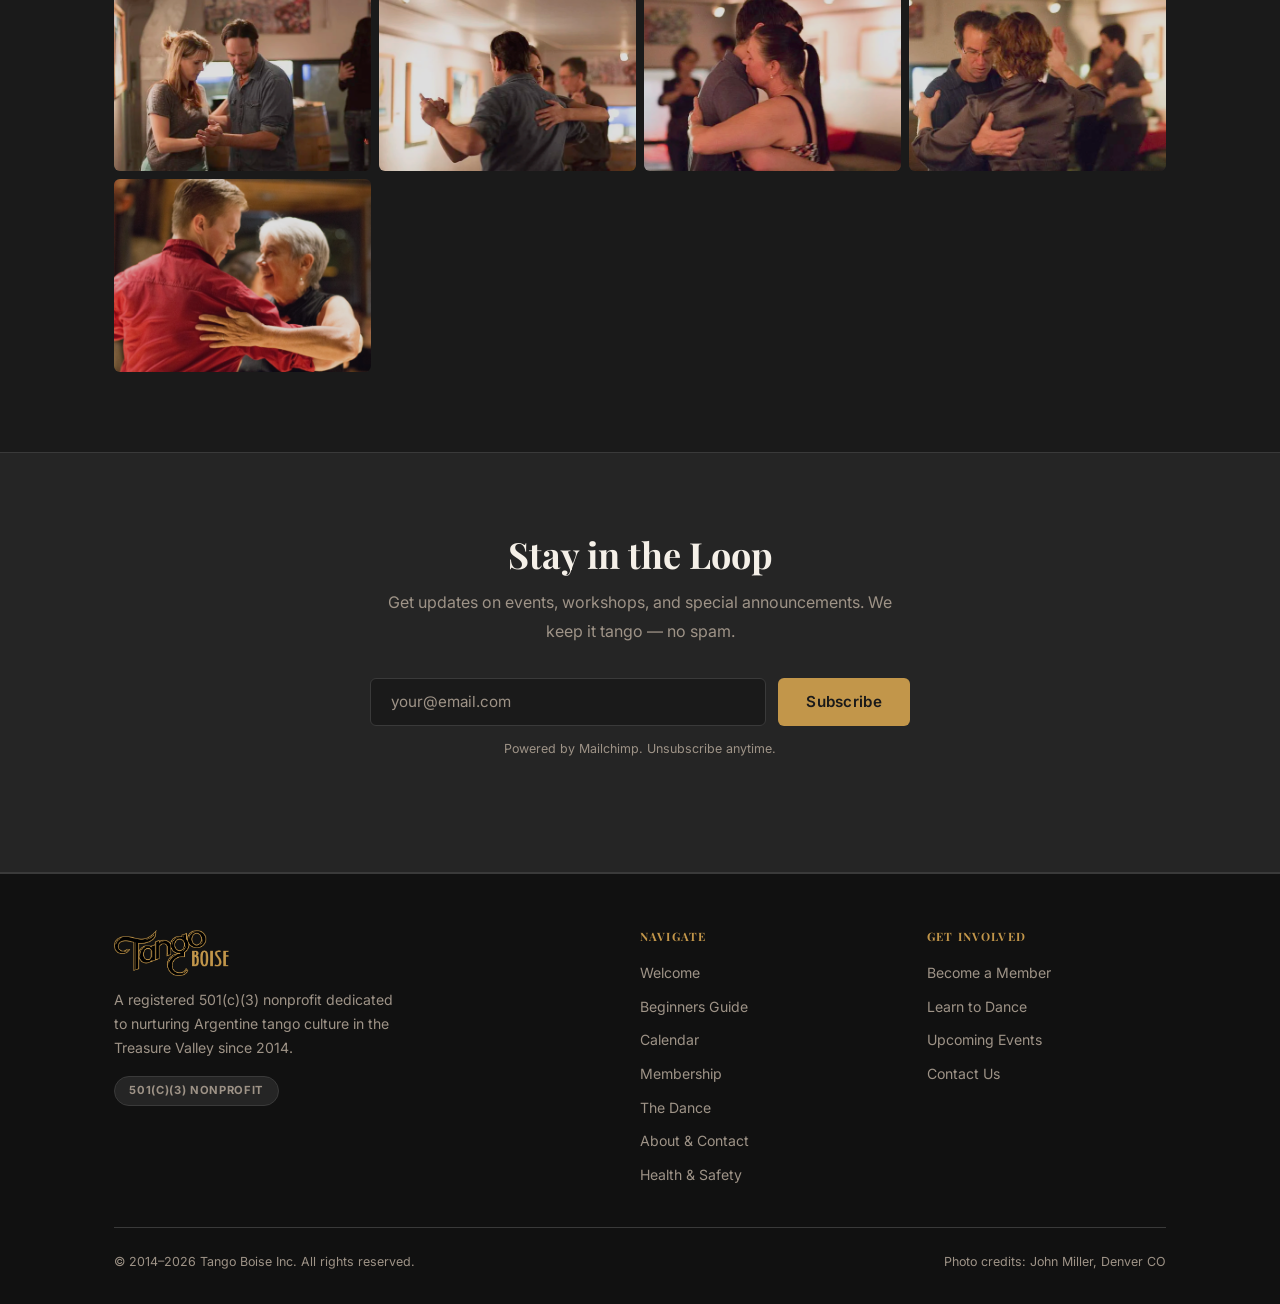
==== commit 98fe03cd: "Sync upcoming events & gallery" ====
--- a/index.html
+++ b/index.html
@@ -66,28 +66,6 @@
       <div class="event-card" tabindex="0" role="button" aria-haspopup="dialog">
         <div class="event-date-block">
           <div class="month">Nov</div>
-          <div class="day">22</div>
-        </div>
-        <div class="event-info">
-          <span class="event-tag">Practica</span>
-          <h3>All-Levels Lesson and Practica</h3>
-          <div class="event-meta">
-            <span>7:30 PM – 10:30 PM</span>
-            <span>Solid Grill &amp; Bar</span>
-          </div>
-        </div>
-        <template class="event-detail-tpl">
-          <span class="event-tag">Practica</span>
-          <h3>All-Levels Lesson and Practica</h3>
-          <p class="modal-datetime">Sunday, November 22, 2026<br>7:30 PM – 10:30 PM</p>
-          <p class="modal-venue">Solid Grill &amp; Bar<br><span class="modal-address">405 S 8th St # 100, Boise, ID 83702, USA</span></p><p><a href="https://www.google.com/maps/search/?api=1&query=Solid%20Grill%20%26%20Bar%2C%20405%20S%208th%20St%20%23%20100%2C%20Boise%2C%20ID%2083702%2C%20USA" target="_blank" rel="noopener" class="modal-directions">Get Directions</a></p>
-          <div class="modal-description"><p>by Solid Tango LLC</p><p>Come make your tango SOLID at our weekly class and practica! If you&#x27;ve never been before, prepare for welcoming smiles, a warm, beginner-friendly atmosphere, and a relaxed vibe. We&#x27;re excited you&#x27;re joining us!</p><p>*****FEATURES*****<br>*Class is 1 hour, all-levels, with the subject of the week chosen by the instructor based on who is in attendance.<br>*Practica is 2 hours. You choose to social dance, practice with others, or grab the instructor(s) for some extra help.<br>*Music is in tanda-cortina format, mostly traditional tango with some alt mixed in.</p><p>*****SCHEDULE*****<br>7:30 - 8:30 PM- All levels class. Instructor: Tommy Smith and Sierra Emry (or guest instructor)<br>8:30 - 10:30 PM - Practica w/ DJ Tommy (or guest DJ)</p><p>*****TICKETS*****<br>Admission sold at the door<br>Regular / Student, Senior, Military<br>- Class + Practica - $10 / $8<br>- Practica Only - $8 / $6<br>*Interested in volunteering for a discounted ticket? Send us a message!</p><p>*****VENUE*****<br>Solid Grill and bar, 405 S 8th St # 100, Boise, ID 83702</p></div>
-        </template>
-      </div>
-
-      <div class="event-card" tabindex="0" role="button" aria-haspopup="dialog">
-        <div class="event-date-block">
-          <div class="month">Nov</div>
           <div class="day">24</div>
         </div>
         <div class="event-info">
@@ -126,6 +104,28 @@
           <p class="modal-datetime">Tuesday, November 24, 2026<br>8:00 PM – 9:00 PM</p>
           <p class="modal-venue">Idaho DanceSport<br><span class="modal-address">600 S Orchard St, Boise, ID 83705, USA</span></p><p><a href="https://www.google.com/maps/search/?api=1&query=Idaho%20DanceSport%2C%20600%20S%20Orchard%20St%2C%20Boise%2C%20ID%2083705%2C%20USA" target="_blank" rel="noopener" class="modal-directions">Get Directions</a></p>
           <div class="modal-description"><p>Zero to Tango in 4 Weeks</p><p>The first step for beginners<br>Walk in new to tango—graduate with new skills, new friends, and a community of your own.</p><p>This progressive Tango Intro Series is designed for brand-new dancers:</p><p>​ Absolute Basics &amp; Foundational Patterns<br>👉 no experience required<br>👉 no partner needed </p><p>PRICING</p><p>Full Series, pay ahead (4 classes): $60    </p><p>Drop-in, per class (space permitting): $20</p><p>​ Reserve Your Spot</p><p>The series format ensures a consistent learning experience, steady progression, and a shared foundation for all students.</p></div>
+        </template>
+      </div>
+
+      <div class="event-card" tabindex="0" role="button" aria-haspopup="dialog">
+        <div class="event-date-block">
+          <div class="month">Nov</div>
+          <div class="day">25</div>
+        </div>
+        <div class="event-info">
+          <span class="event-tag">Event</span>
+          <h3>Intermediate Series</h3>
+          <div class="event-meta">
+            <span>7:00 PM – 8:30 PM</span>
+            <span>Idaho DanceSport</span>
+          </div>
+        </div>
+        <template class="event-detail-tpl">
+          <span class="event-tag">Event</span>
+          <h3>Intermediate Series</h3>
+          <p class="modal-datetime">Wednesday, November 25, 2026<br>7:00 PM – 8:30 PM</p>
+          <p class="modal-venue">Idaho DanceSport<br><span class="modal-address">600 S Orchard St, Boise, ID 83705, USA</span></p><p><a href="https://www.google.com/maps/search/?api=1&query=Idaho%20DanceSport%2C%20600%20S%20Orchard%20St%2C%20Boise%2C%20ID%2083705%2C%20USA" target="_blank" rel="noopener" class="modal-directions">Get Directions</a></p>
+          <div class="modal-description"><p>Intermediate Series  </p><p>Deepening understanding and solidifying your dance  </p><p>This month&#x27;s subject: Cross-System II</p><p>Each series focuses on a specific intermediate topic—such as sacadas, back crosses, and rhythmic combos. Topics rotate each cycle, so you can take it multiple times and keep expanding your dance skillset.  </p><p>👉 4-Week Series<br>👉 no partner needed   </p><p>PRICING</p><p>Full Series, pay ahead (4 classes): $60    </p><p>Drop-in, per class (space permitting): $20</p><p>​ Reserve Your Spot</p><p>The series format ensures a consistent learning experience, steady progression, and a shared foundation for all students.</p></div>
         </template>
       </div>
     </div>
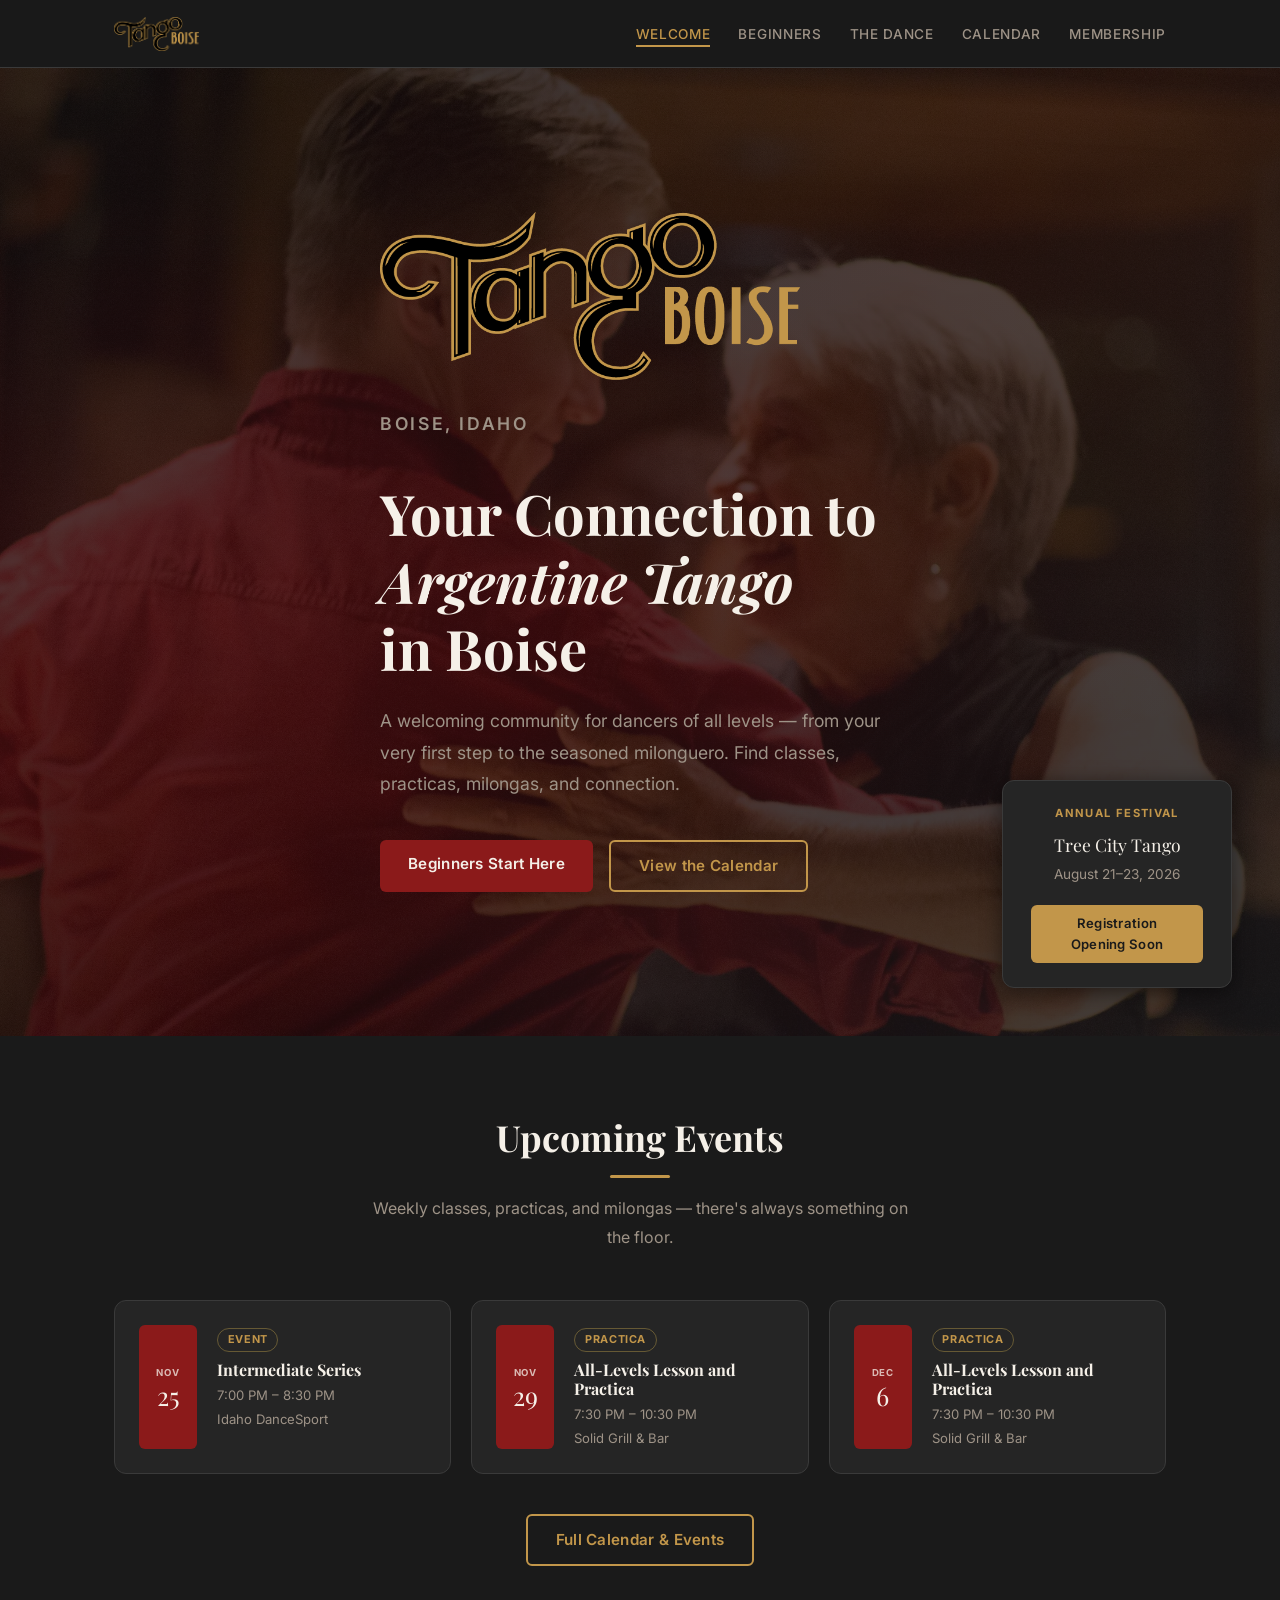
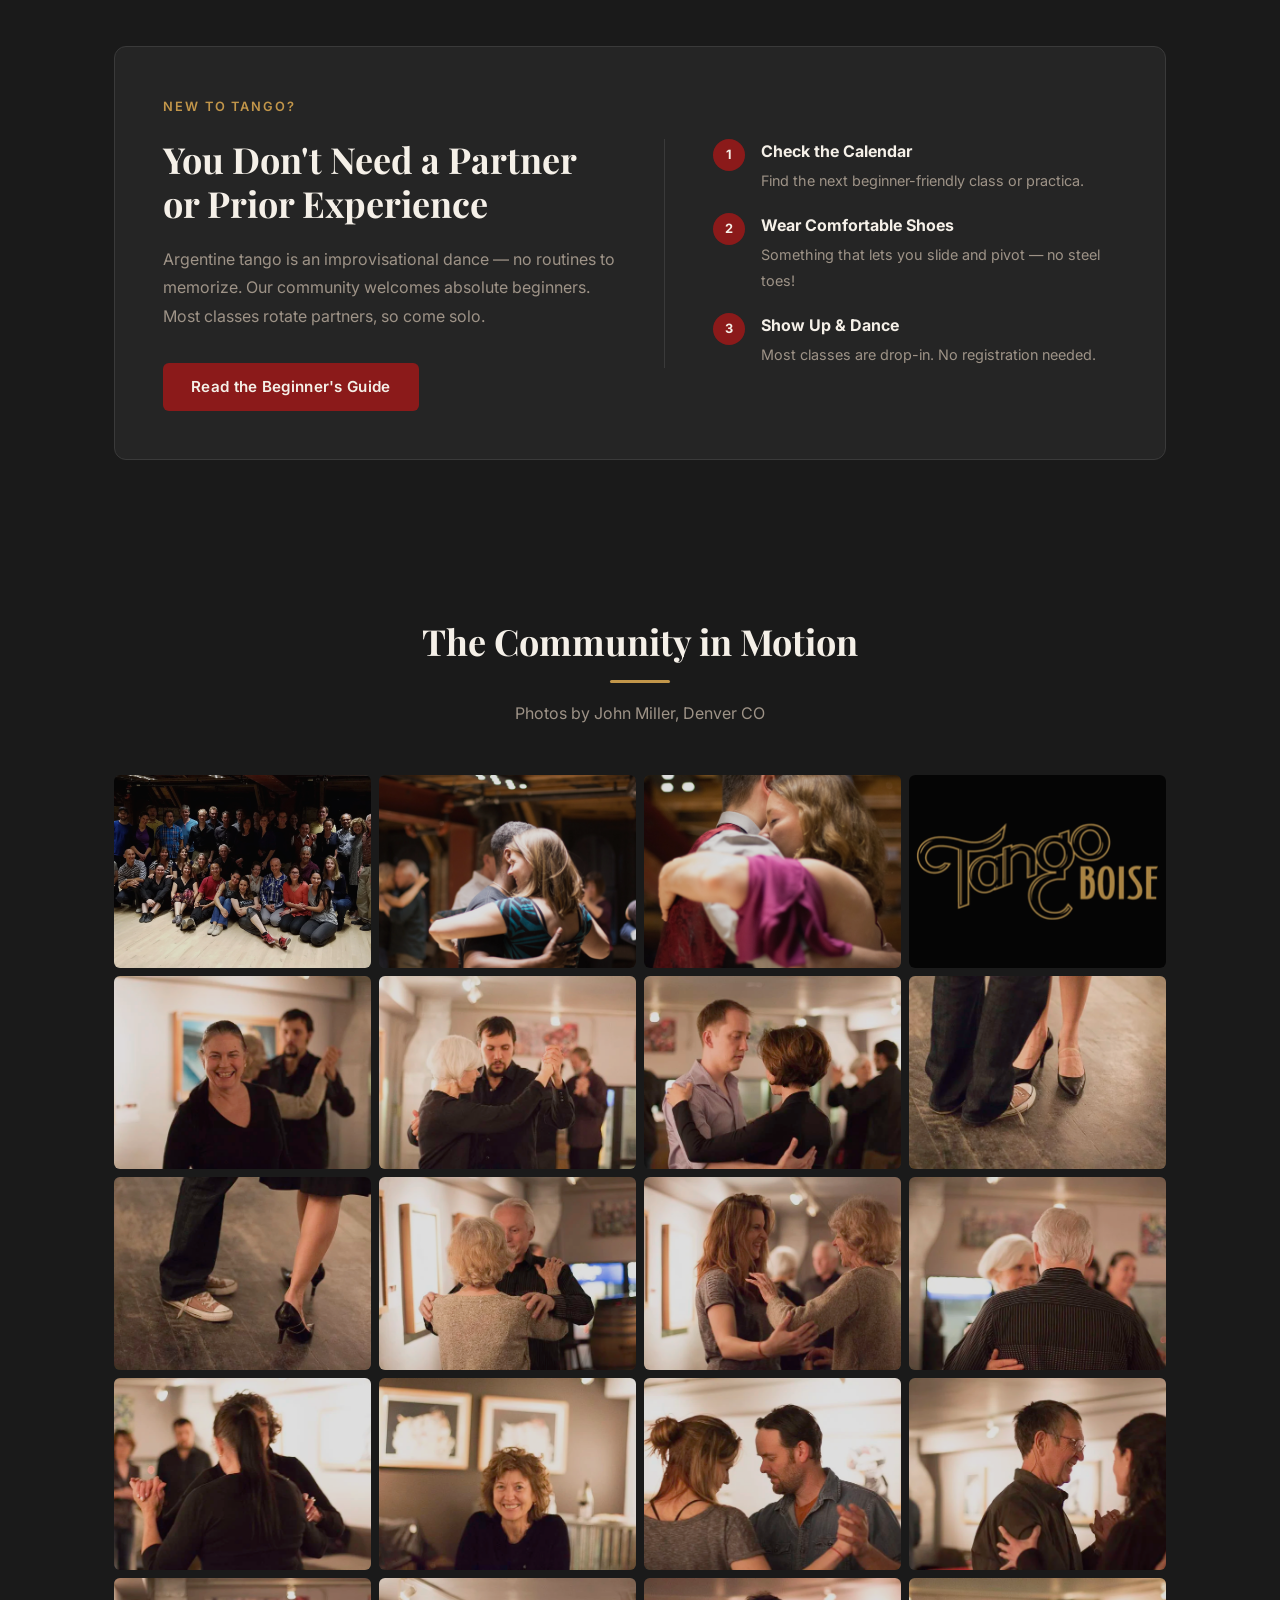
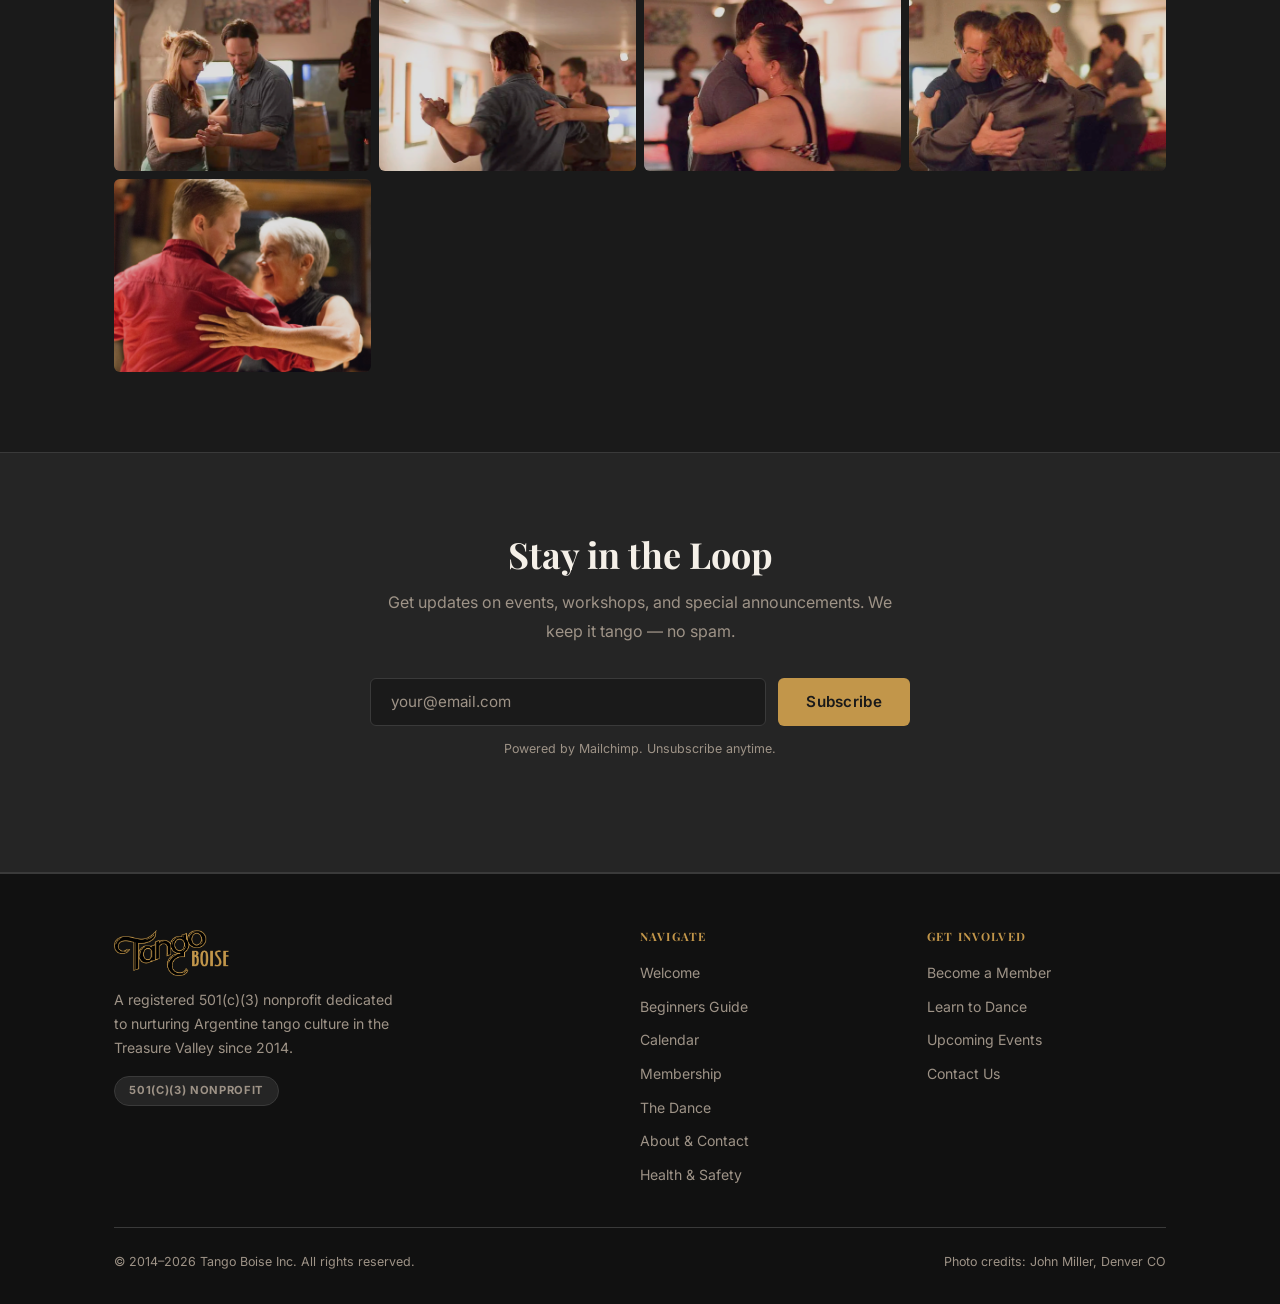
==== commit e17466c2: "Sync upcoming events & gallery" ====
--- a/index.html
+++ b/index.html
@@ -66,50 +66,6 @@
       <div class="event-card" tabindex="0" role="button" aria-haspopup="dialog">
         <div class="event-date-block">
           <div class="month">Nov</div>
-          <div class="day">24</div>
-        </div>
-        <div class="event-info">
-          <span class="event-tag">Event</span>
-          <h3>Adv Beginner Series</h3>
-          <div class="event-meta">
-            <span>7:00 PM – 8:00 PM</span>
-            <span>See calendar for venue</span>
-          </div>
-        </div>
-        <template class="event-detail-tpl">
-          <span class="event-tag">Event</span>
-          <h3>Adv Beginner Series</h3>
-          <p class="modal-datetime">Tuesday, November 24, 2026<br>7:00 PM – 8:00 PM</p>
-          
-          <div class="modal-description"><p>Advanced Beginner Series</p><p>Building on the basics and growing confidence  </p><p>This month&#x27;s subject: Six-count box variations</p><p>Each series focuses on a specific fundamental topic—such as ochos, crosses, and giros. Topics rotate each cycle, so you can take it multiple times and keep expanding your dance skillset.</p><p>👉 4-Week Series<br>👉 no partner needed </p><p>PRICING</p><p>Full Series, pay ahead (4 classes): $60    </p><p>Drop-in, per class (space permitting): $20</p><p>​ Reserve Your Spot</p><p>The series format ensures a consistent learning experience, steady progression, and a shared foundation for all students.</p></div>
-        </template>
-      </div>
-
-      <div class="event-card" tabindex="0" role="button" aria-haspopup="dialog">
-        <div class="event-date-block">
-          <div class="month">Nov</div>
-          <div class="day">24</div>
-        </div>
-        <div class="event-info">
-          <span class="event-tag">Event</span>
-          <h3>Beginner Series - Zero to Tango</h3>
-          <div class="event-meta">
-            <span>8:00 PM – 9:00 PM</span>
-            <span>Idaho DanceSport</span>
-          </div>
-        </div>
-        <template class="event-detail-tpl">
-          <span class="event-tag">Event</span>
-          <h3>Beginner Series - Zero to Tango</h3>
-          <p class="modal-datetime">Tuesday, November 24, 2026<br>8:00 PM – 9:00 PM</p>
-          <p class="modal-venue">Idaho DanceSport<br><span class="modal-address">600 S Orchard St, Boise, ID 83705, USA</span></p><p><a href="https://www.google.com/maps/search/?api=1&query=Idaho%20DanceSport%2C%20600%20S%20Orchard%20St%2C%20Boise%2C%20ID%2083705%2C%20USA" target="_blank" rel="noopener" class="modal-directions">Get Directions</a></p>
-          <div class="modal-description"><p>Zero to Tango in 4 Weeks</p><p>The first step for beginners<br>Walk in new to tango—graduate with new skills, new friends, and a community of your own.</p><p>This progressive Tango Intro Series is designed for brand-new dancers:</p><p>​ Absolute Basics &amp; Foundational Patterns<br>👉 no experience required<br>👉 no partner needed </p><p>PRICING</p><p>Full Series, pay ahead (4 classes): $60    </p><p>Drop-in, per class (space permitting): $20</p><p>​ Reserve Your Spot</p><p>The series format ensures a consistent learning experience, steady progression, and a shared foundation for all students.</p></div>
-        </template>
-      </div>
-
-      <div class="event-card" tabindex="0" role="button" aria-haspopup="dialog">
-        <div class="event-date-block">
-          <div class="month">Nov</div>
           <div class="day">25</div>
         </div>
         <div class="event-info">
@@ -126,6 +82,50 @@
           <p class="modal-datetime">Wednesday, November 25, 2026<br>7:00 PM – 8:30 PM</p>
           <p class="modal-venue">Idaho DanceSport<br><span class="modal-address">600 S Orchard St, Boise, ID 83705, USA</span></p><p><a href="https://www.google.com/maps/search/?api=1&query=Idaho%20DanceSport%2C%20600%20S%20Orchard%20St%2C%20Boise%2C%20ID%2083705%2C%20USA" target="_blank" rel="noopener" class="modal-directions">Get Directions</a></p>
           <div class="modal-description"><p>Intermediate Series  </p><p>Deepening understanding and solidifying your dance  </p><p>This month&#x27;s subject: Cross-System II</p><p>Each series focuses on a specific intermediate topic—such as sacadas, back crosses, and rhythmic combos. Topics rotate each cycle, so you can take it multiple times and keep expanding your dance skillset.  </p><p>👉 4-Week Series<br>👉 no partner needed   </p><p>PRICING</p><p>Full Series, pay ahead (4 classes): $60    </p><p>Drop-in, per class (space permitting): $20</p><p>​ Reserve Your Spot</p><p>The series format ensures a consistent learning experience, steady progression, and a shared foundation for all students.</p></div>
+        </template>
+      </div>
+
+      <div class="event-card" tabindex="0" role="button" aria-haspopup="dialog">
+        <div class="event-date-block">
+          <div class="month">Nov</div>
+          <div class="day">29</div>
+        </div>
+        <div class="event-info">
+          <span class="event-tag">Practica</span>
+          <h3>All-Levels Lesson and Practica</h3>
+          <div class="event-meta">
+            <span>7:30 PM – 10:30 PM</span>
+            <span>Solid Grill &amp; Bar</span>
+          </div>
+        </div>
+        <template class="event-detail-tpl">
+          <span class="event-tag">Practica</span>
+          <h3>All-Levels Lesson and Practica</h3>
+          <p class="modal-datetime">Sunday, November 29, 2026<br>7:30 PM – 10:30 PM</p>
+          <p class="modal-venue">Solid Grill &amp; Bar<br><span class="modal-address">405 S 8th St # 100, Boise, ID 83702, USA</span></p><p><a href="https://www.google.com/maps/search/?api=1&query=Solid%20Grill%20%26%20Bar%2C%20405%20S%208th%20St%20%23%20100%2C%20Boise%2C%20ID%2083702%2C%20USA" target="_blank" rel="noopener" class="modal-directions">Get Directions</a></p>
+          <div class="modal-description"><p>by Solid Tango LLC</p><p>Come make your tango SOLID at our weekly class and practica! If you&#x27;ve never been before, prepare for welcoming smiles, a warm, beginner-friendly atmosphere, and a relaxed vibe. We&#x27;re excited you&#x27;re joining us!</p><p>*****FEATURES*****<br>*Class is 1 hour, all-levels, with the subject of the week chosen by the instructor based on who is in attendance.<br>*Practica is 2 hours. You choose to social dance, practice with others, or grab the instructor(s) for some extra help.<br>*Music is in tanda-cortina format, mostly traditional tango with some alt mixed in.</p><p>*****SCHEDULE*****<br>7:30 - 8:30 PM- All levels class. Instructor: Tommy Smith and Sierra Emry (or guest instructor)<br>8:30 - 10:30 PM - Practica w/ DJ Tommy (or guest DJ)</p><p>*****TICKETS*****<br>Admission sold at the door<br>Regular / Student, Senior, Military<br>- Class + Practica - $10 / $8<br>- Practica Only - $8 / $6<br>*Interested in volunteering for a discounted ticket? Send us a message!</p><p>*****VENUE*****<br>Solid Grill and bar, 405 S 8th St # 100, Boise, ID 83702</p></div>
+        </template>
+      </div>
+
+      <div class="event-card" tabindex="0" role="button" aria-haspopup="dialog">
+        <div class="event-date-block">
+          <div class="month">Dec</div>
+          <div class="day">6</div>
+        </div>
+        <div class="event-info">
+          <span class="event-tag">Practica</span>
+          <h3>All-Levels Lesson and Practica</h3>
+          <div class="event-meta">
+            <span>7:30 PM – 10:30 PM</span>
+            <span>Solid Grill &amp; Bar</span>
+          </div>
+        </div>
+        <template class="event-detail-tpl">
+          <span class="event-tag">Practica</span>
+          <h3>All-Levels Lesson and Practica</h3>
+          <p class="modal-datetime">Sunday, December 6, 2026<br>7:30 PM – 10:30 PM</p>
+          <p class="modal-venue">Solid Grill &amp; Bar<br><span class="modal-address">405 S 8th St # 100, Boise, ID 83702, USA</span></p><p><a href="https://www.google.com/maps/search/?api=1&query=Solid%20Grill%20%26%20Bar%2C%20405%20S%208th%20St%20%23%20100%2C%20Boise%2C%20ID%2083702%2C%20USA" target="_blank" rel="noopener" class="modal-directions">Get Directions</a></p>
+          <div class="modal-description"><p>by Solid Tango LLC</p><p>Come make your tango SOLID at our weekly class and practica! If you&#x27;ve never been before, prepare for welcoming smiles, a warm, beginner-friendly atmosphere, and a relaxed vibe. We&#x27;re excited you&#x27;re joining us!</p><p>*****FEATURES*****<br>*Class is 1 hour, all-levels, with the subject of the week chosen by the instructor based on who is in attendance.<br>*Practica is 2 hours. You choose to social dance, practice with others, or grab the instructor(s) for some extra help.<br>*Music is in tanda-cortina format, mostly traditional tango with some alt mixed in.</p><p>*****SCHEDULE*****<br>7:30 - 8:30 PM- All levels class. Instructor: Tommy Smith and Sierra Emry (or guest instructor)<br>8:30 - 10:30 PM - Practica w/ DJ Tommy (or guest DJ)</p><p>*****TICKETS*****<br>Admission sold at the door<br>Regular / Student, Senior, Military<br>- Class + Practica - $10 / $8<br>- Practica Only - $8 / $6<br>*Interested in volunteering for a discounted ticket? Send us a message!</p><p>*****VENUE*****<br>Solid Grill and bar, 405 S 8th St # 100, Boise, ID 83702</p></div>
         </template>
       </div>
     </div>
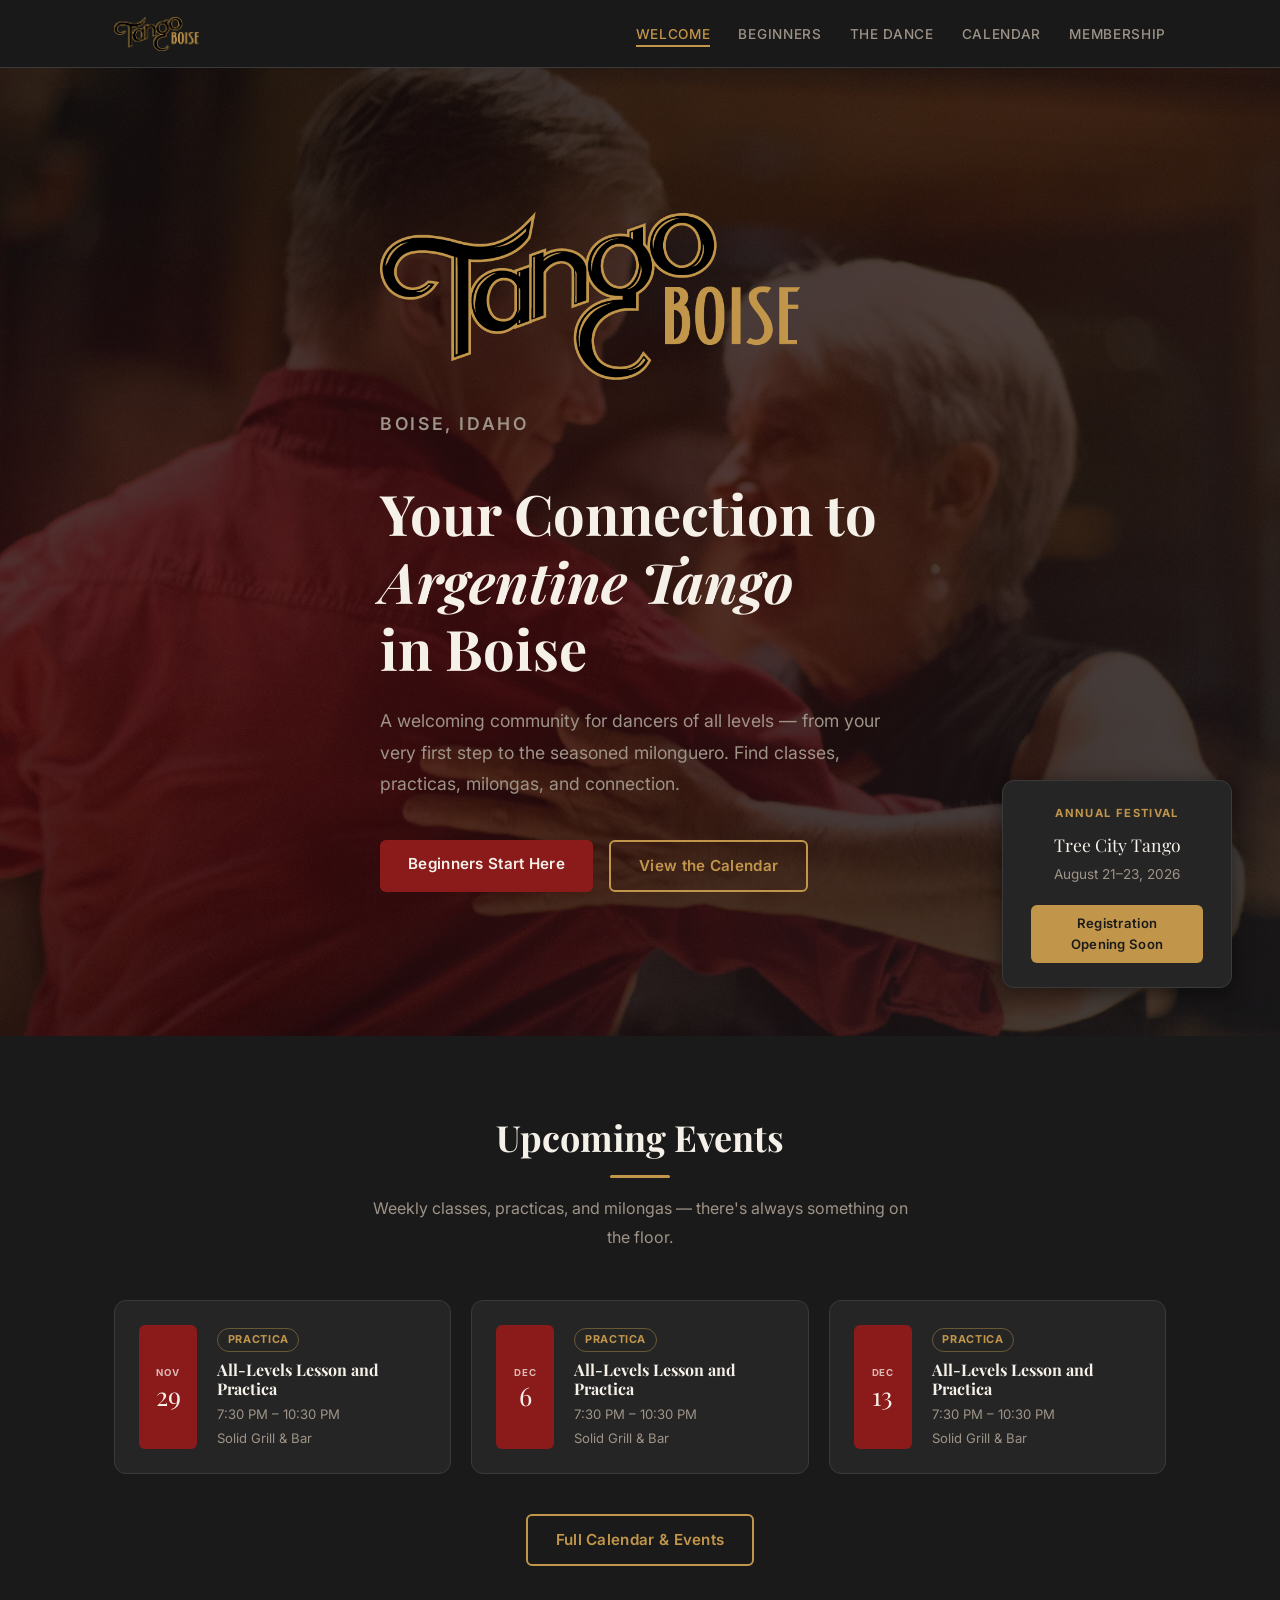
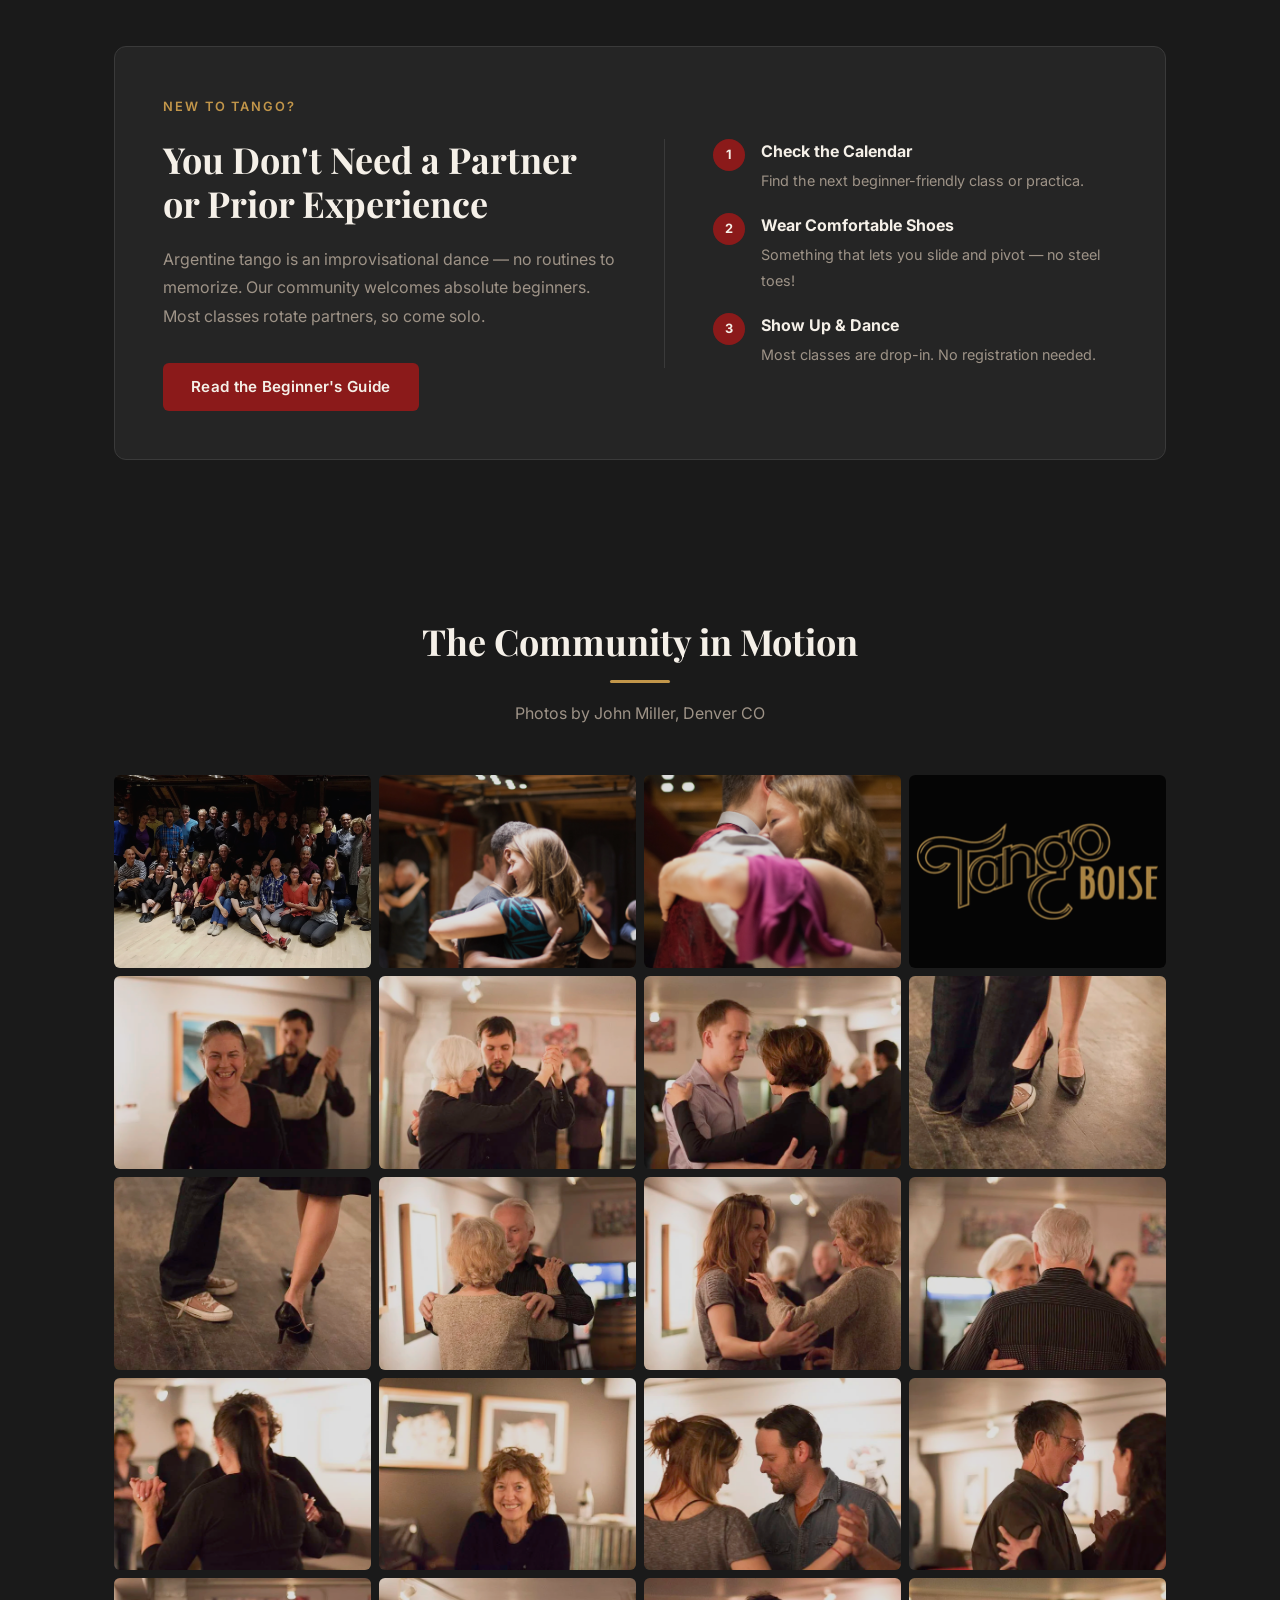
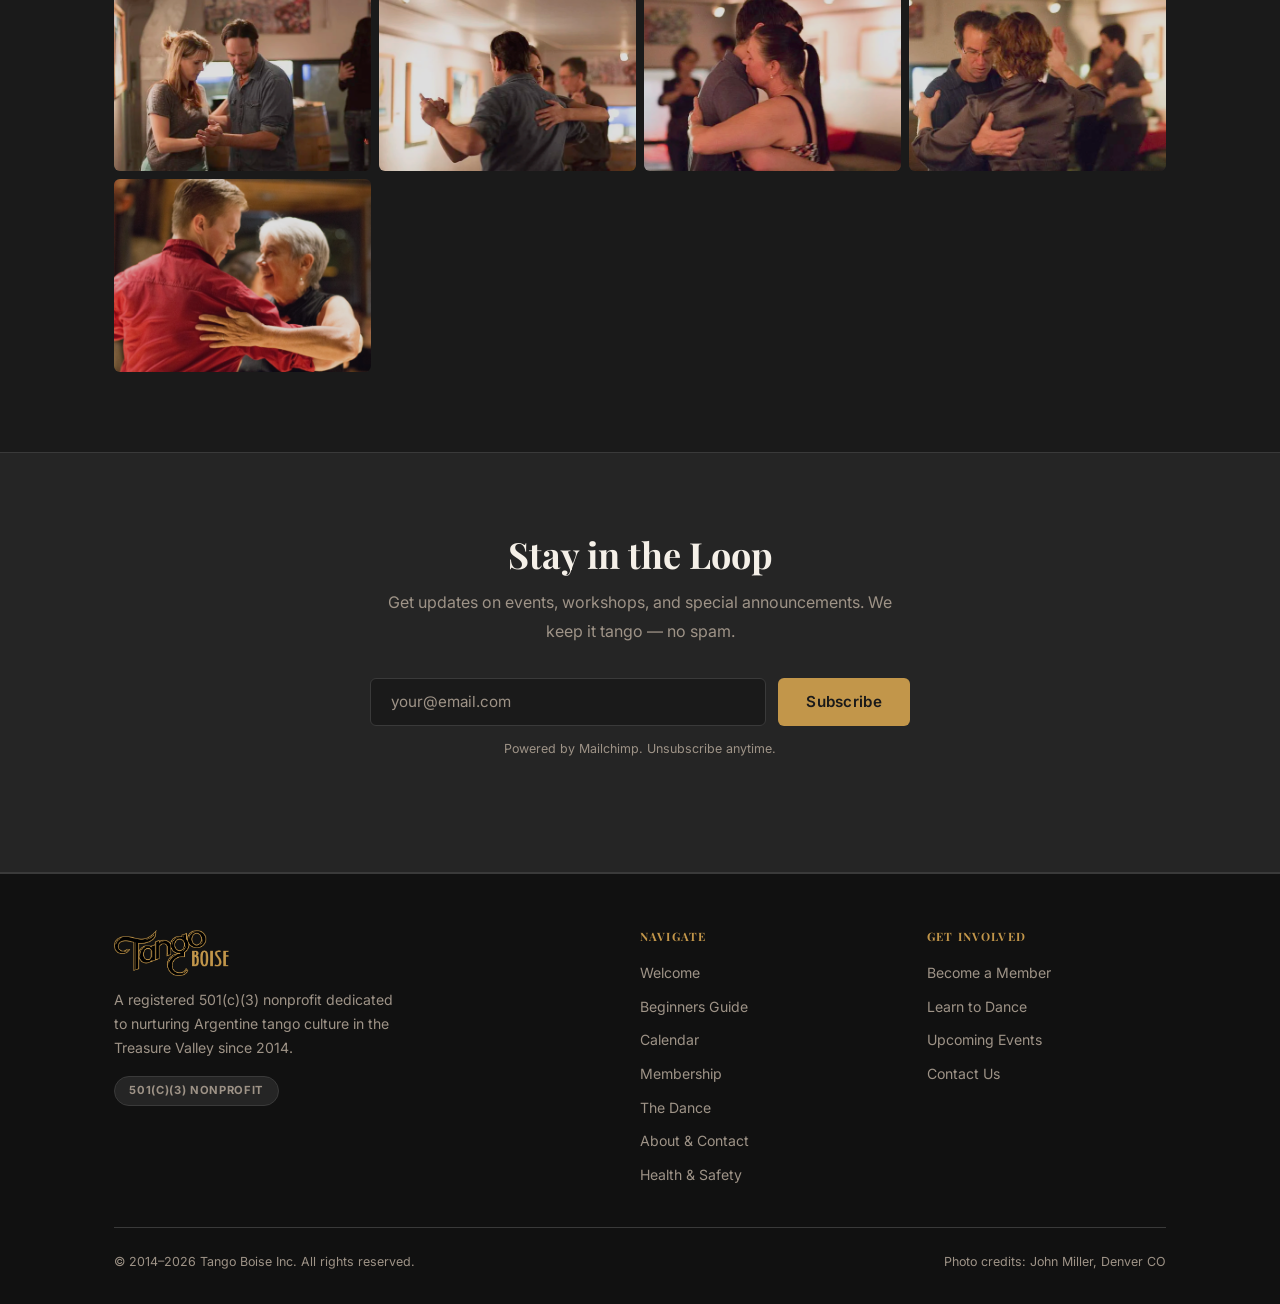
==== commit e44951af: "Sync upcoming events & gallery" ====
--- a/index.html
+++ b/index.html
@@ -66,28 +66,6 @@
       <div class="event-card" tabindex="0" role="button" aria-haspopup="dialog">
         <div class="event-date-block">
           <div class="month">Nov</div>
-          <div class="day">25</div>
-        </div>
-        <div class="event-info">
-          <span class="event-tag">Event</span>
-          <h3>Intermediate Series</h3>
-          <div class="event-meta">
-            <span>7:00 PM – 8:30 PM</span>
-            <span>Idaho DanceSport</span>
-          </div>
-        </div>
-        <template class="event-detail-tpl">
-          <span class="event-tag">Event</span>
-          <h3>Intermediate Series</h3>
-          <p class="modal-datetime">Wednesday, November 25, 2026<br>7:00 PM – 8:30 PM</p>
-          <p class="modal-venue">Idaho DanceSport<br><span class="modal-address">600 S Orchard St, Boise, ID 83705, USA</span></p><p><a href="https://www.google.com/maps/search/?api=1&query=Idaho%20DanceSport%2C%20600%20S%20Orchard%20St%2C%20Boise%2C%20ID%2083705%2C%20USA" target="_blank" rel="noopener" class="modal-directions">Get Directions</a></p>
-          <div class="modal-description"><p>Intermediate Series  </p><p>Deepening understanding and solidifying your dance  </p><p>This month&#x27;s subject: Cross-System II</p><p>Each series focuses on a specific intermediate topic—such as sacadas, back crosses, and rhythmic combos. Topics rotate each cycle, so you can take it multiple times and keep expanding your dance skillset.  </p><p>👉 4-Week Series<br>👉 no partner needed   </p><p>PRICING</p><p>Full Series, pay ahead (4 classes): $60    </p><p>Drop-in, per class (space permitting): $20</p><p>​ Reserve Your Spot</p><p>The series format ensures a consistent learning experience, steady progression, and a shared foundation for all students.</p></div>
-        </template>
-      </div>
-
-      <div class="event-card" tabindex="0" role="button" aria-haspopup="dialog">
-        <div class="event-date-block">
-          <div class="month">Nov</div>
           <div class="day">29</div>
         </div>
         <div class="event-info">
@@ -124,6 +102,28 @@
           <span class="event-tag">Practica</span>
           <h3>All-Levels Lesson and Practica</h3>
           <p class="modal-datetime">Sunday, December 6, 2026<br>7:30 PM – 10:30 PM</p>
+          <p class="modal-venue">Solid Grill &amp; Bar<br><span class="modal-address">405 S 8th St # 100, Boise, ID 83702, USA</span></p><p><a href="https://www.google.com/maps/search/?api=1&query=Solid%20Grill%20%26%20Bar%2C%20405%20S%208th%20St%20%23%20100%2C%20Boise%2C%20ID%2083702%2C%20USA" target="_blank" rel="noopener" class="modal-directions">Get Directions</a></p>
+          <div class="modal-description"><p>by Solid Tango LLC</p><p>Come make your tango SOLID at our weekly class and practica! If you&#x27;ve never been before, prepare for welcoming smiles, a warm, beginner-friendly atmosphere, and a relaxed vibe. We&#x27;re excited you&#x27;re joining us!</p><p>*****FEATURES*****<br>*Class is 1 hour, all-levels, with the subject of the week chosen by the instructor based on who is in attendance.<br>*Practica is 2 hours. You choose to social dance, practice with others, or grab the instructor(s) for some extra help.<br>*Music is in tanda-cortina format, mostly traditional tango with some alt mixed in.</p><p>*****SCHEDULE*****<br>7:30 - 8:30 PM- All levels class. Instructor: Tommy Smith and Sierra Emry (or guest instructor)<br>8:30 - 10:30 PM - Practica w/ DJ Tommy (or guest DJ)</p><p>*****TICKETS*****<br>Admission sold at the door<br>Regular / Student, Senior, Military<br>- Class + Practica - $10 / $8<br>- Practica Only - $8 / $6<br>*Interested in volunteering for a discounted ticket? Send us a message!</p><p>*****VENUE*****<br>Solid Grill and bar, 405 S 8th St # 100, Boise, ID 83702</p></div>
+        </template>
+      </div>
+
+      <div class="event-card" tabindex="0" role="button" aria-haspopup="dialog">
+        <div class="event-date-block">
+          <div class="month">Dec</div>
+          <div class="day">13</div>
+        </div>
+        <div class="event-info">
+          <span class="event-tag">Practica</span>
+          <h3>All-Levels Lesson and Practica</h3>
+          <div class="event-meta">
+            <span>7:30 PM – 10:30 PM</span>
+            <span>Solid Grill &amp; Bar</span>
+          </div>
+        </div>
+        <template class="event-detail-tpl">
+          <span class="event-tag">Practica</span>
+          <h3>All-Levels Lesson and Practica</h3>
+          <p class="modal-datetime">Sunday, December 13, 2026<br>7:30 PM – 10:30 PM</p>
           <p class="modal-venue">Solid Grill &amp; Bar<br><span class="modal-address">405 S 8th St # 100, Boise, ID 83702, USA</span></p><p><a href="https://www.google.com/maps/search/?api=1&query=Solid%20Grill%20%26%20Bar%2C%20405%20S%208th%20St%20%23%20100%2C%20Boise%2C%20ID%2083702%2C%20USA" target="_blank" rel="noopener" class="modal-directions">Get Directions</a></p>
           <div class="modal-description"><p>by Solid Tango LLC</p><p>Come make your tango SOLID at our weekly class and practica! If you&#x27;ve never been before, prepare for welcoming smiles, a warm, beginner-friendly atmosphere, and a relaxed vibe. We&#x27;re excited you&#x27;re joining us!</p><p>*****FEATURES*****<br>*Class is 1 hour, all-levels, with the subject of the week chosen by the instructor based on who is in attendance.<br>*Practica is 2 hours. You choose to social dance, practice with others, or grab the instructor(s) for some extra help.<br>*Music is in tanda-cortina format, mostly traditional tango with some alt mixed in.</p><p>*****SCHEDULE*****<br>7:30 - 8:30 PM- All levels class. Instructor: Tommy Smith and Sierra Emry (or guest instructor)<br>8:30 - 10:30 PM - Practica w/ DJ Tommy (or guest DJ)</p><p>*****TICKETS*****<br>Admission sold at the door<br>Regular / Student, Senior, Military<br>- Class + Practica - $10 / $8<br>- Practica Only - $8 / $6<br>*Interested in volunteering for a discounted ticket? Send us a message!</p><p>*****VENUE*****<br>Solid Grill and bar, 405 S 8th St # 100, Boise, ID 83702</p></div>
         </template>
